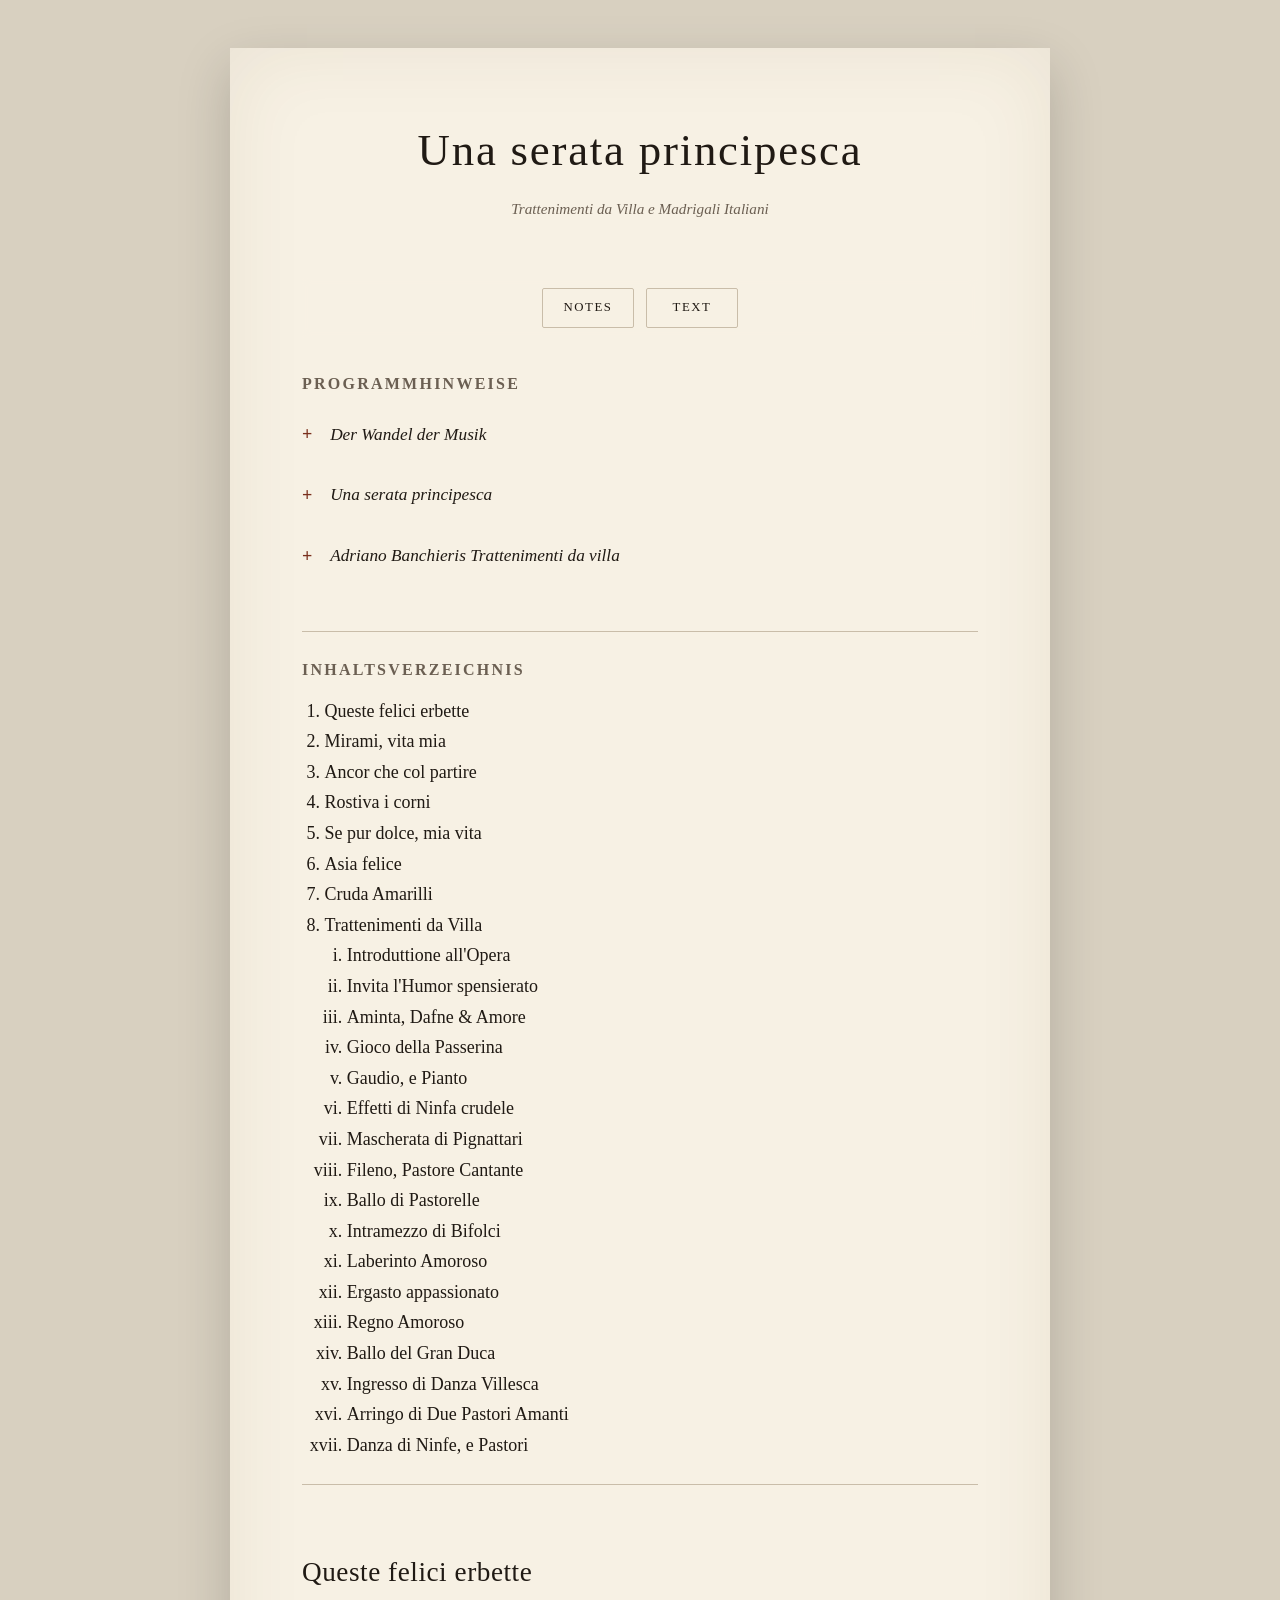
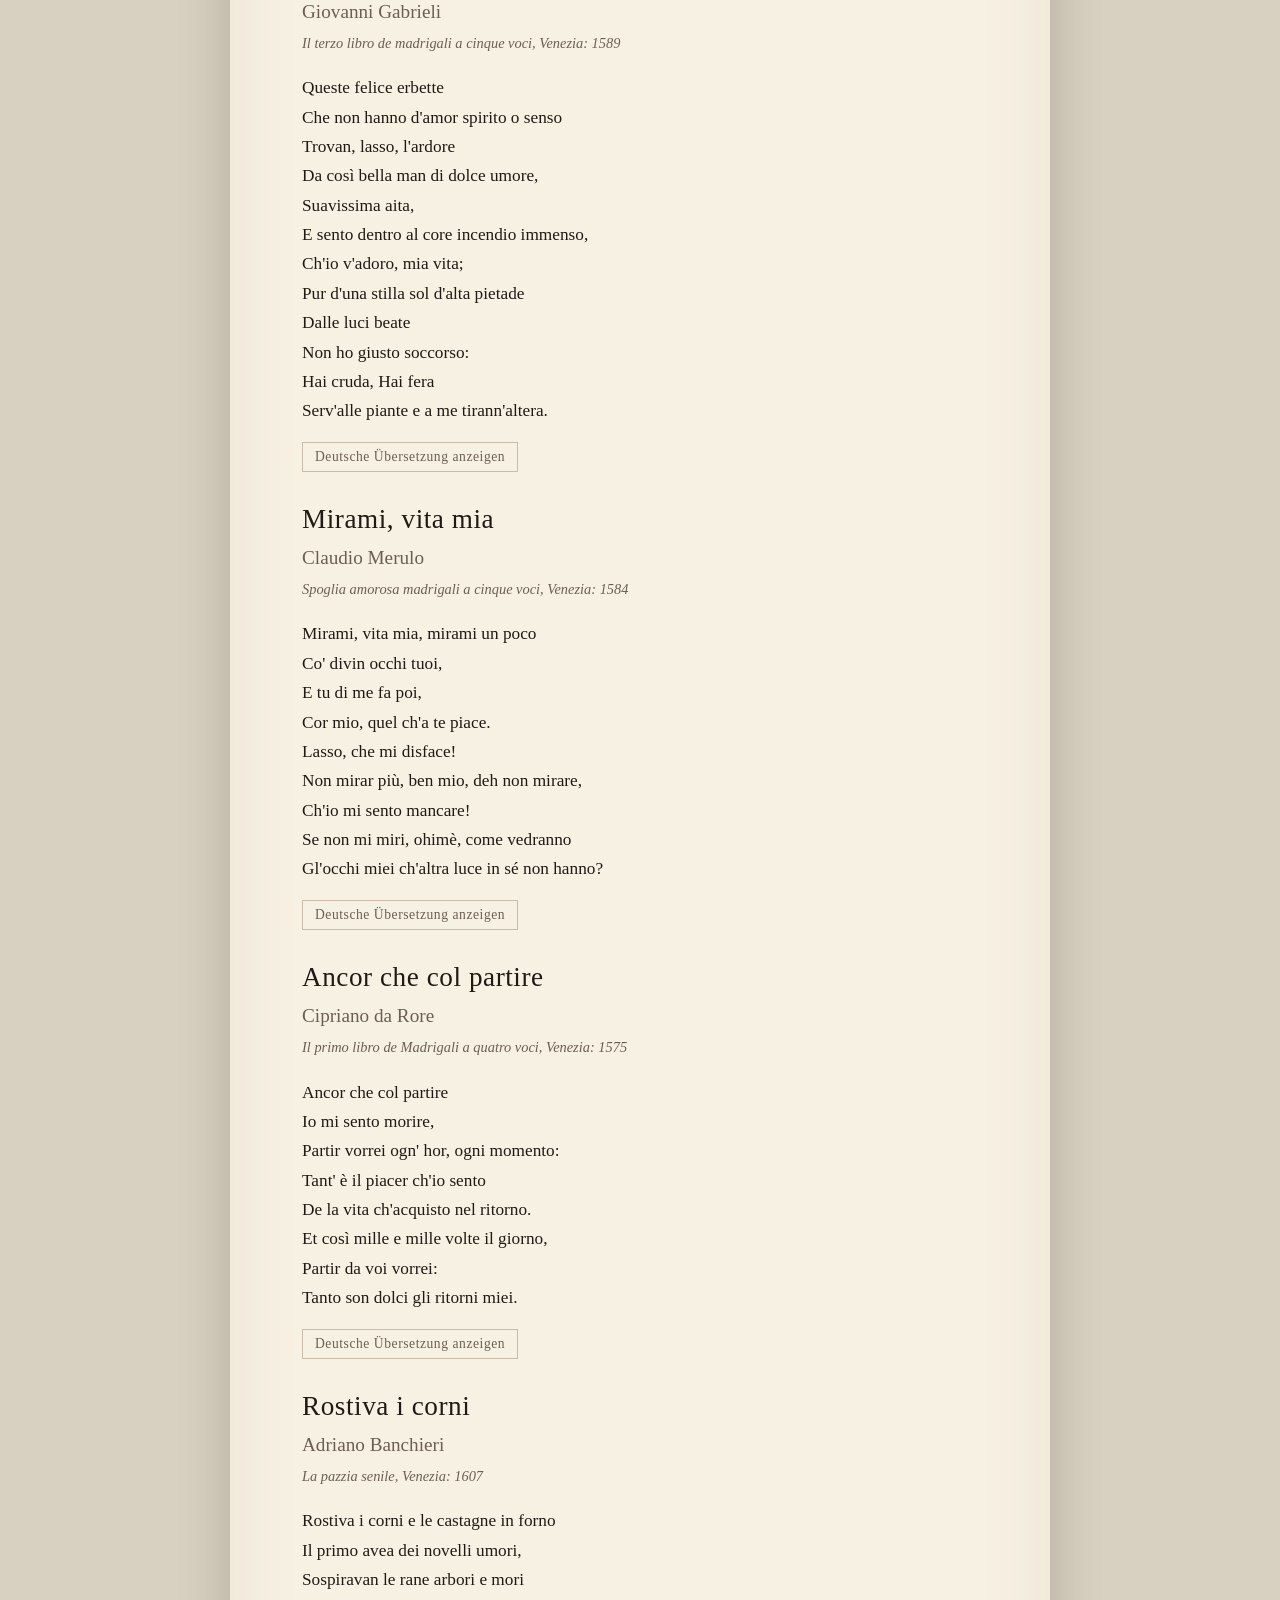
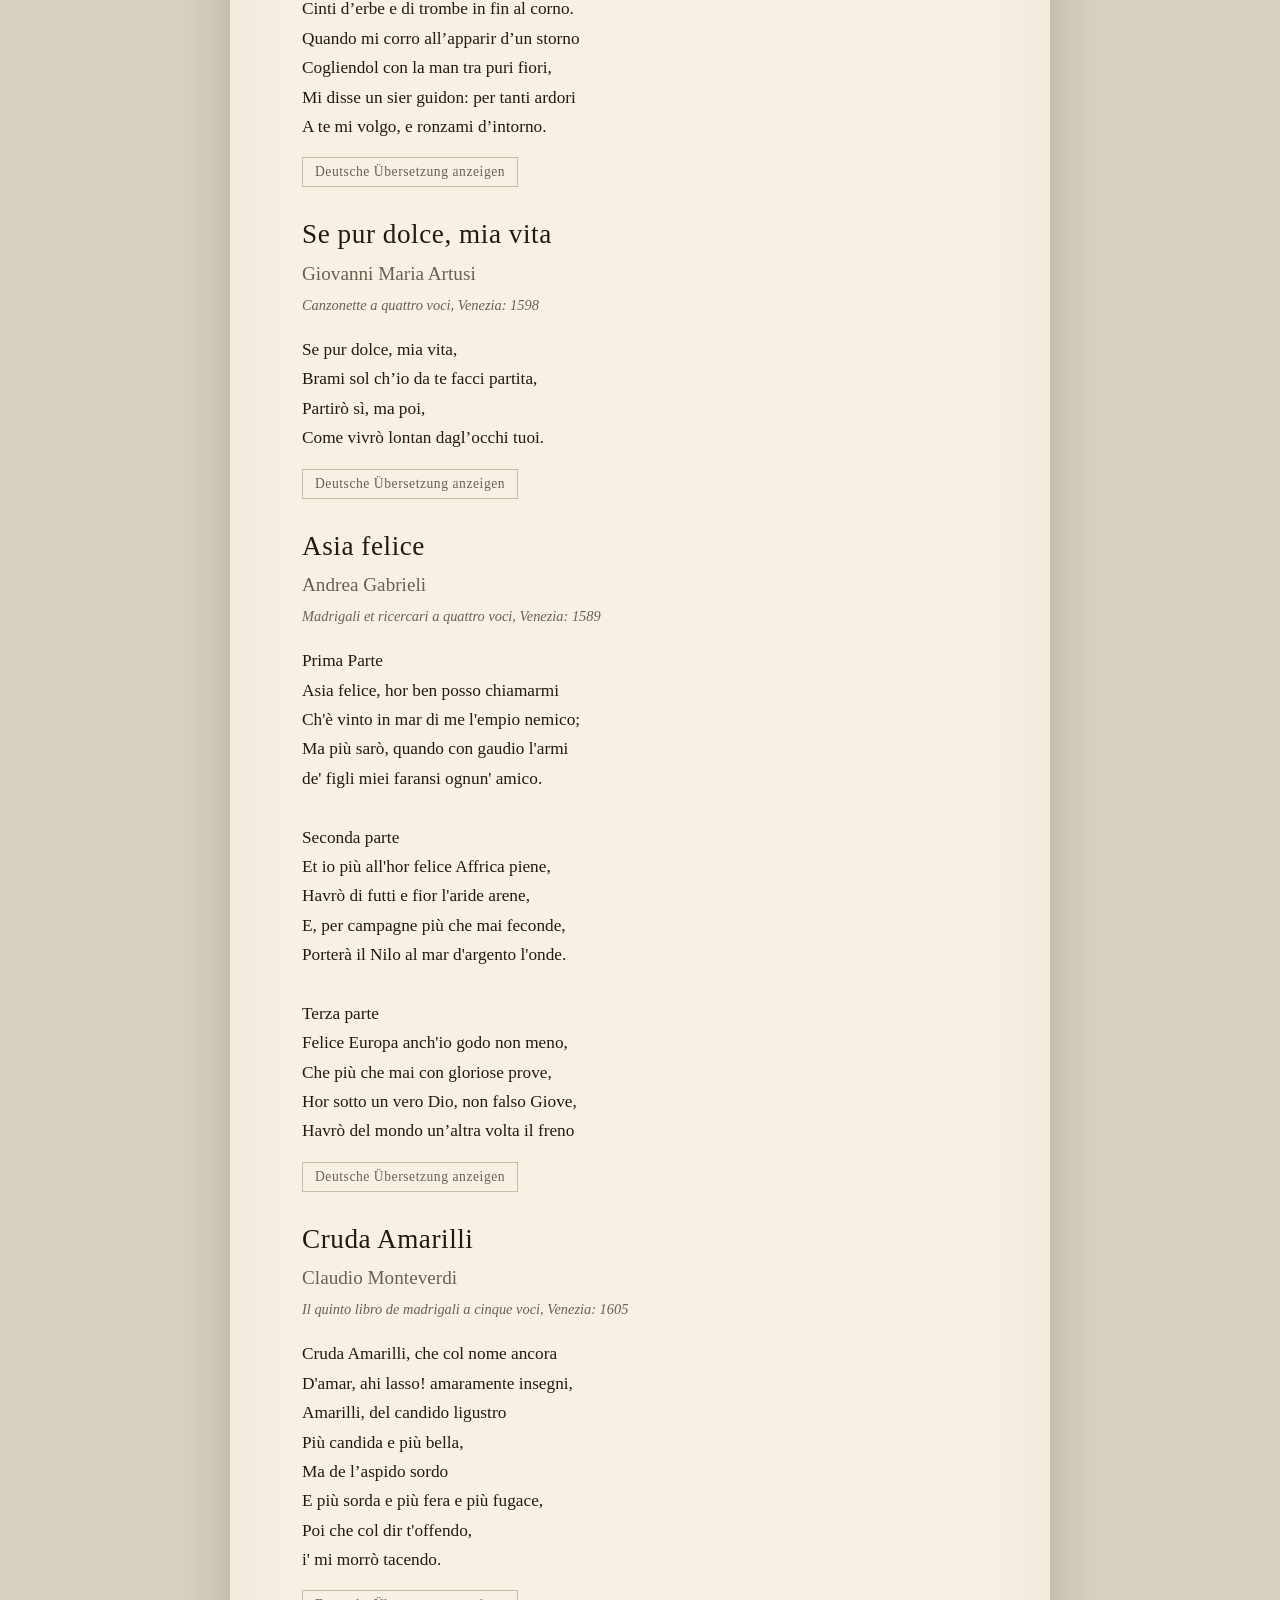
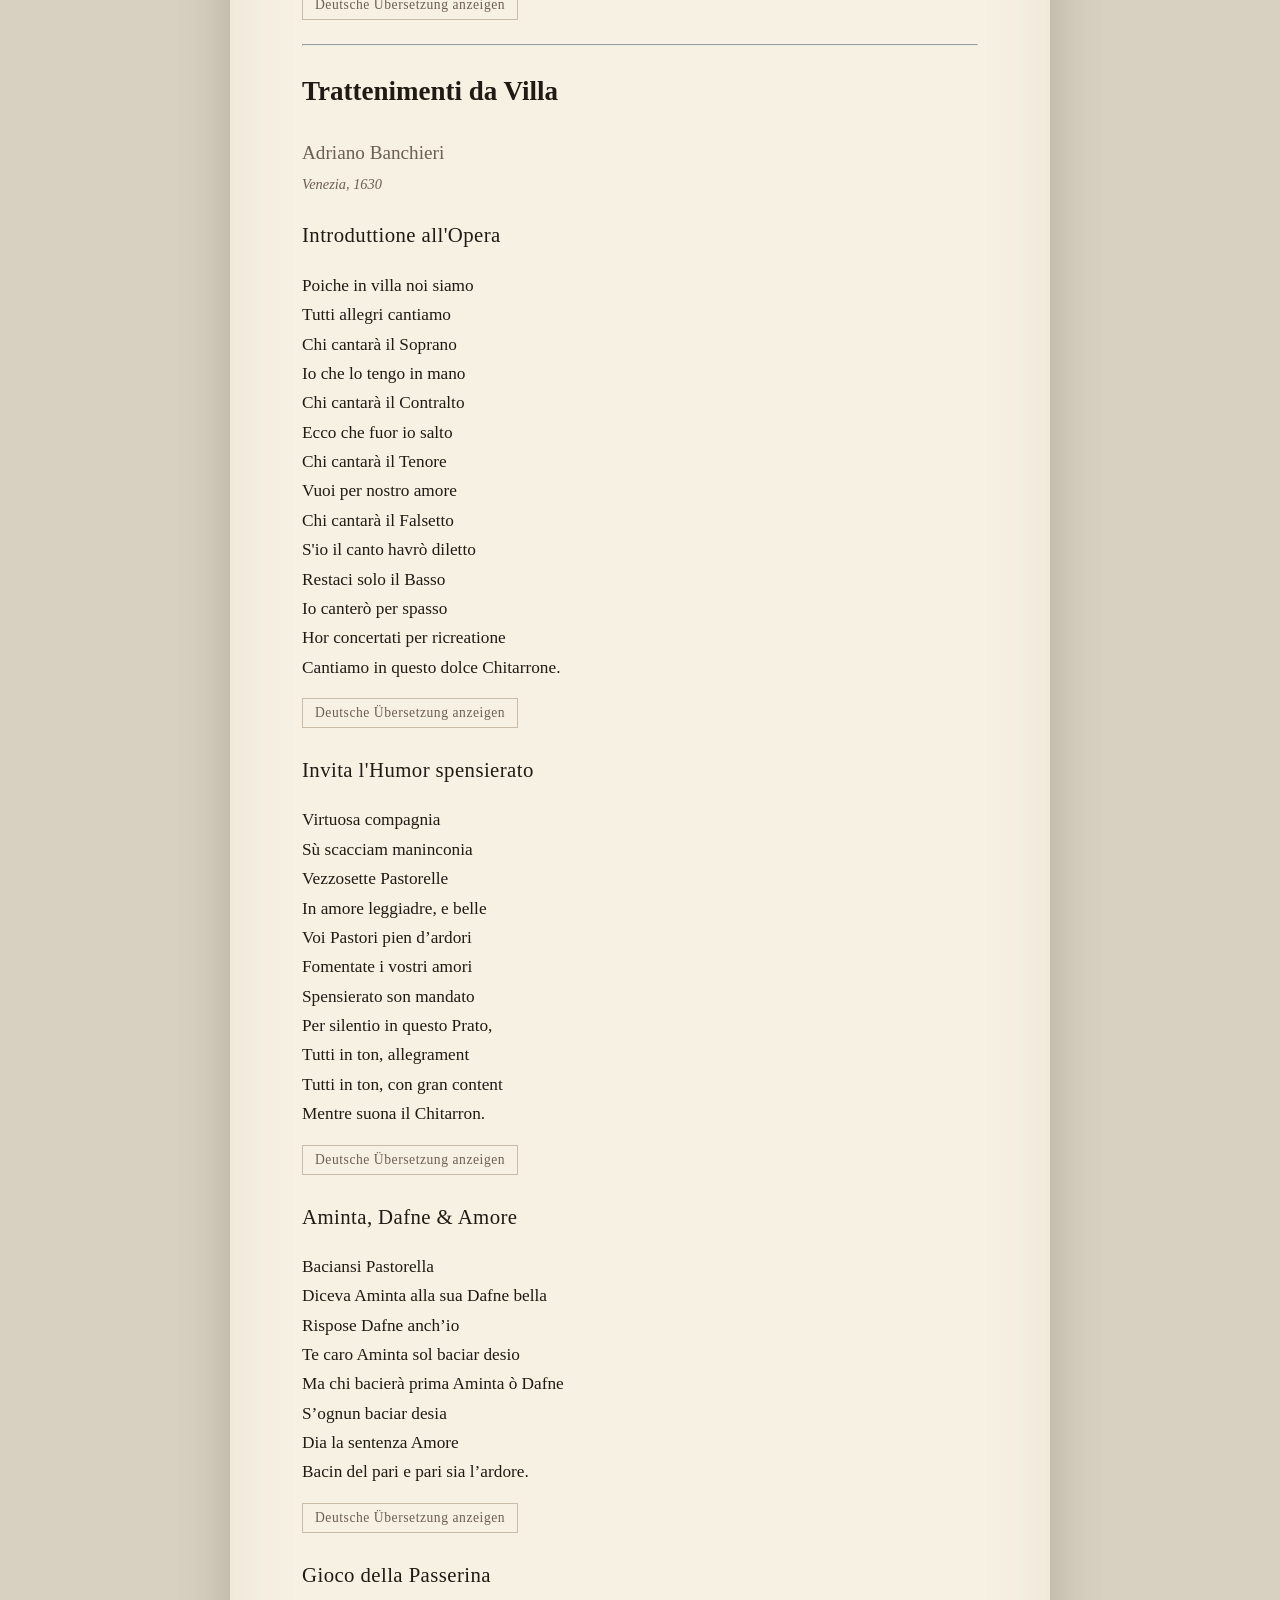
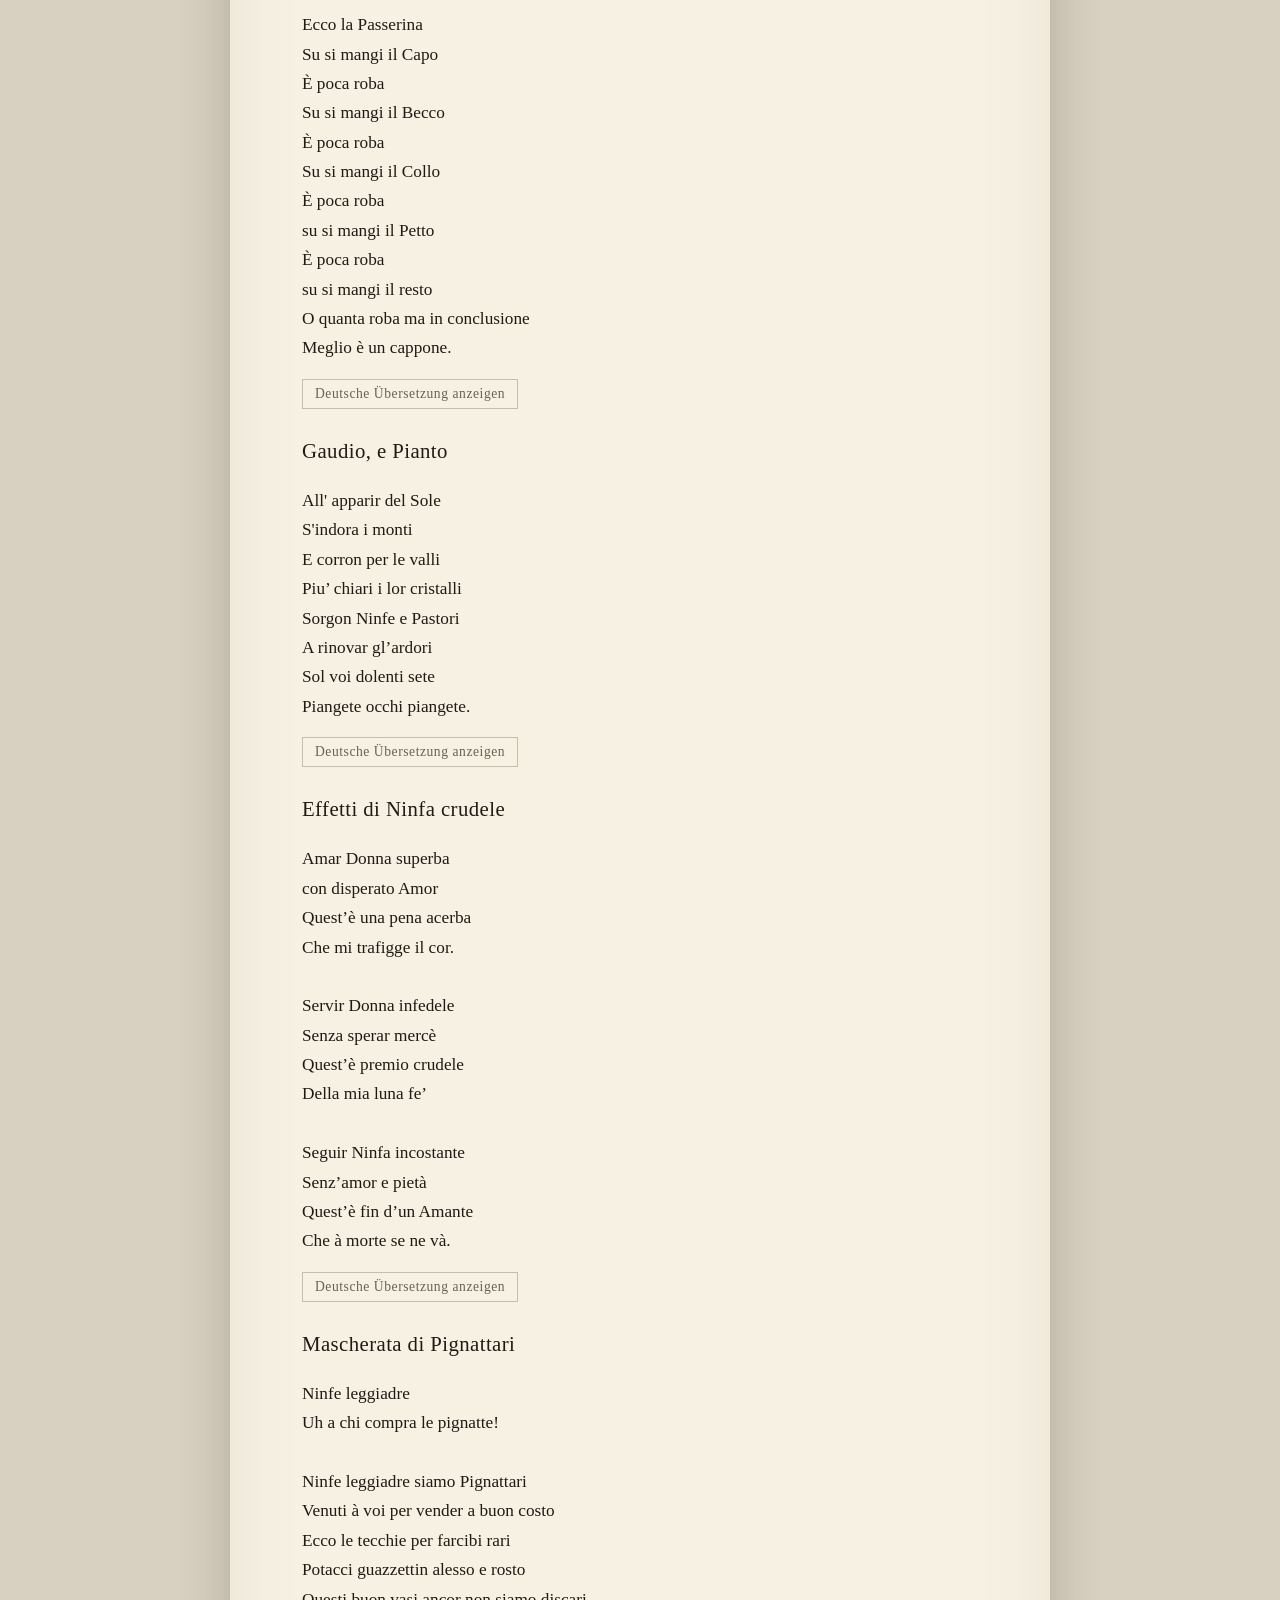
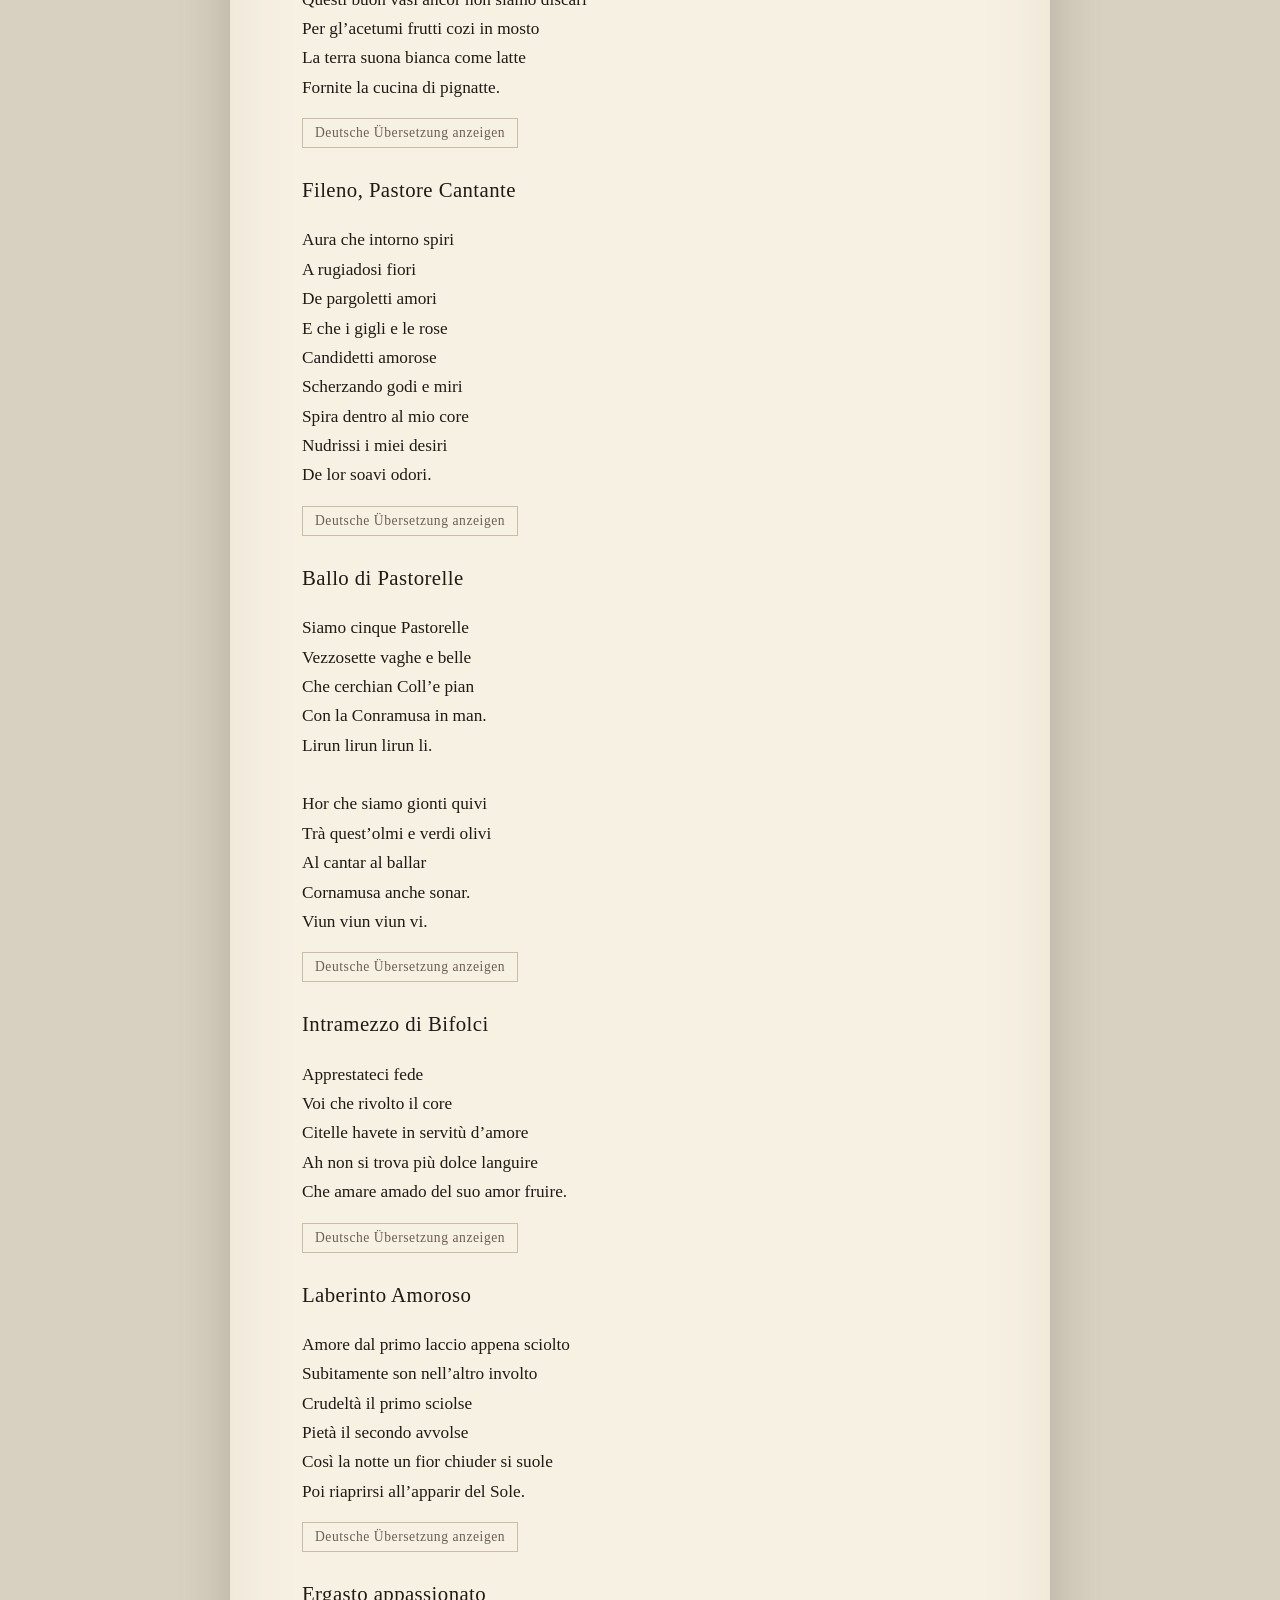
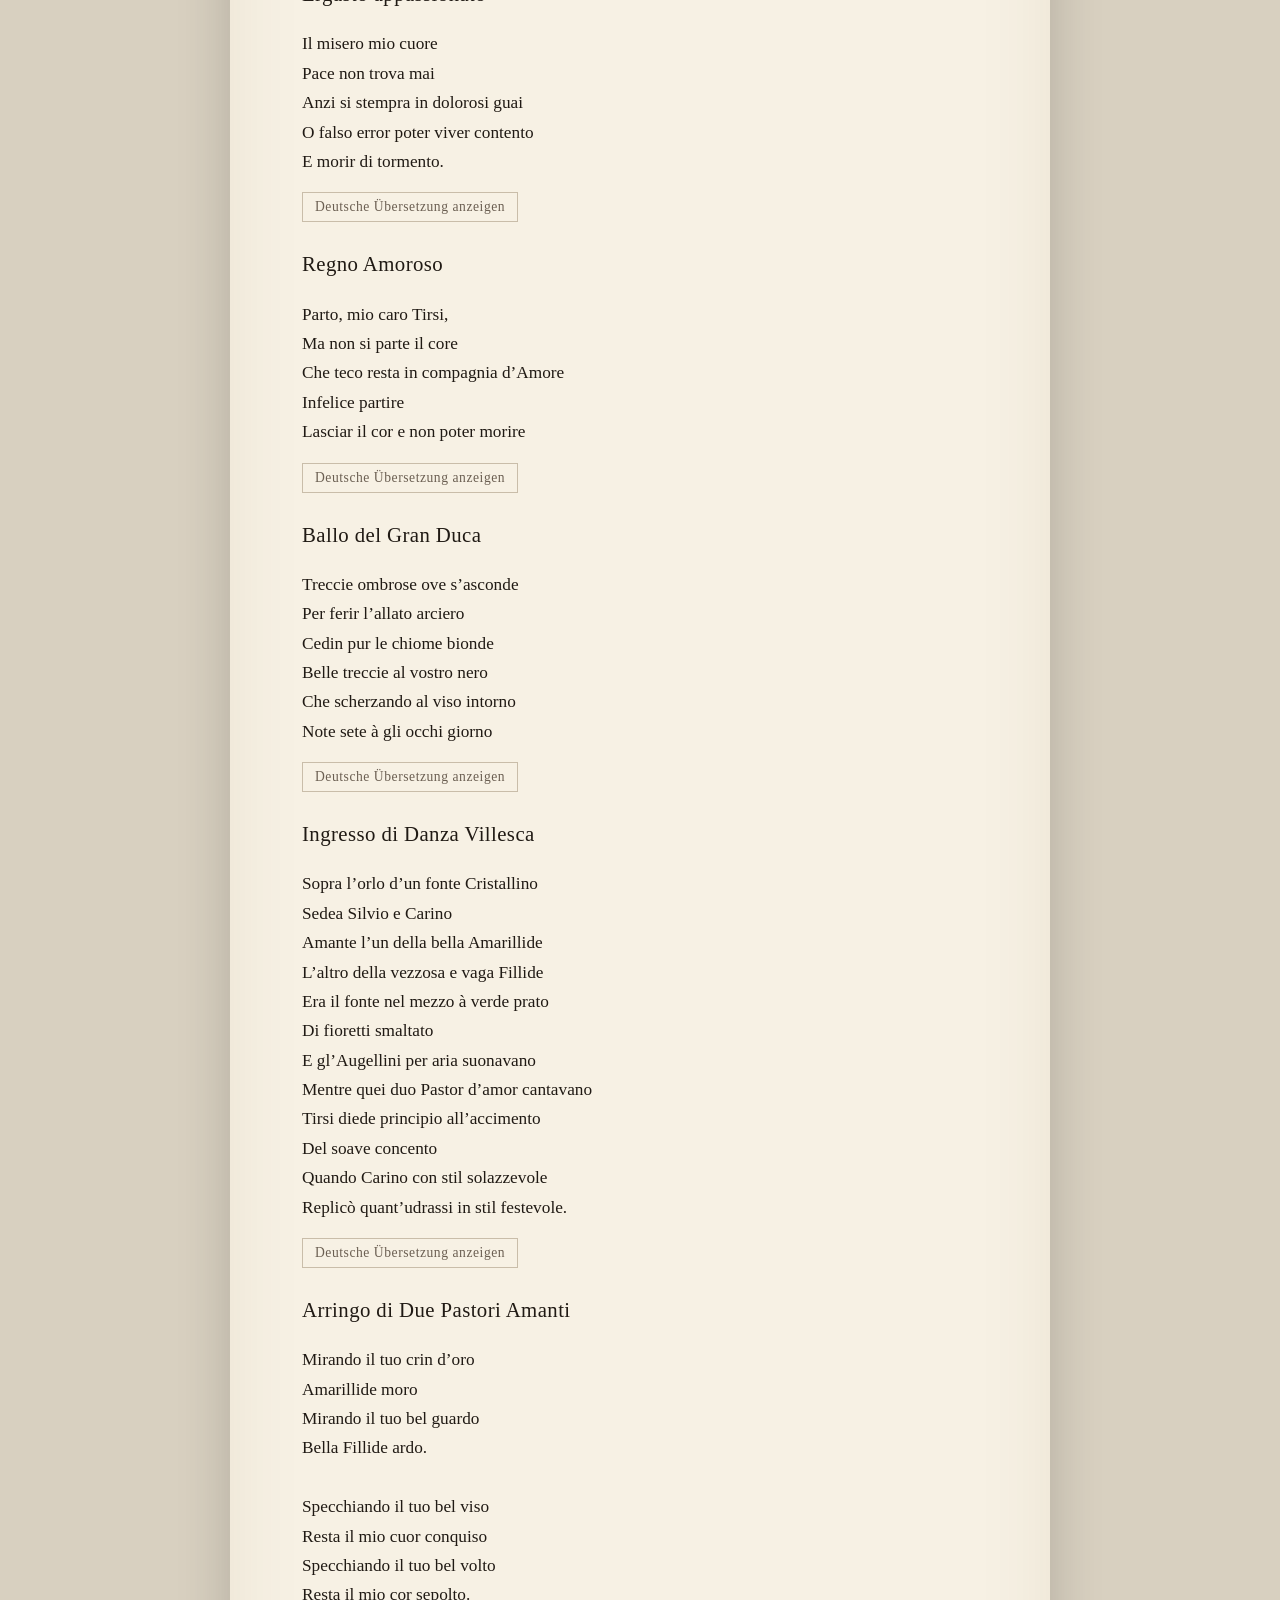
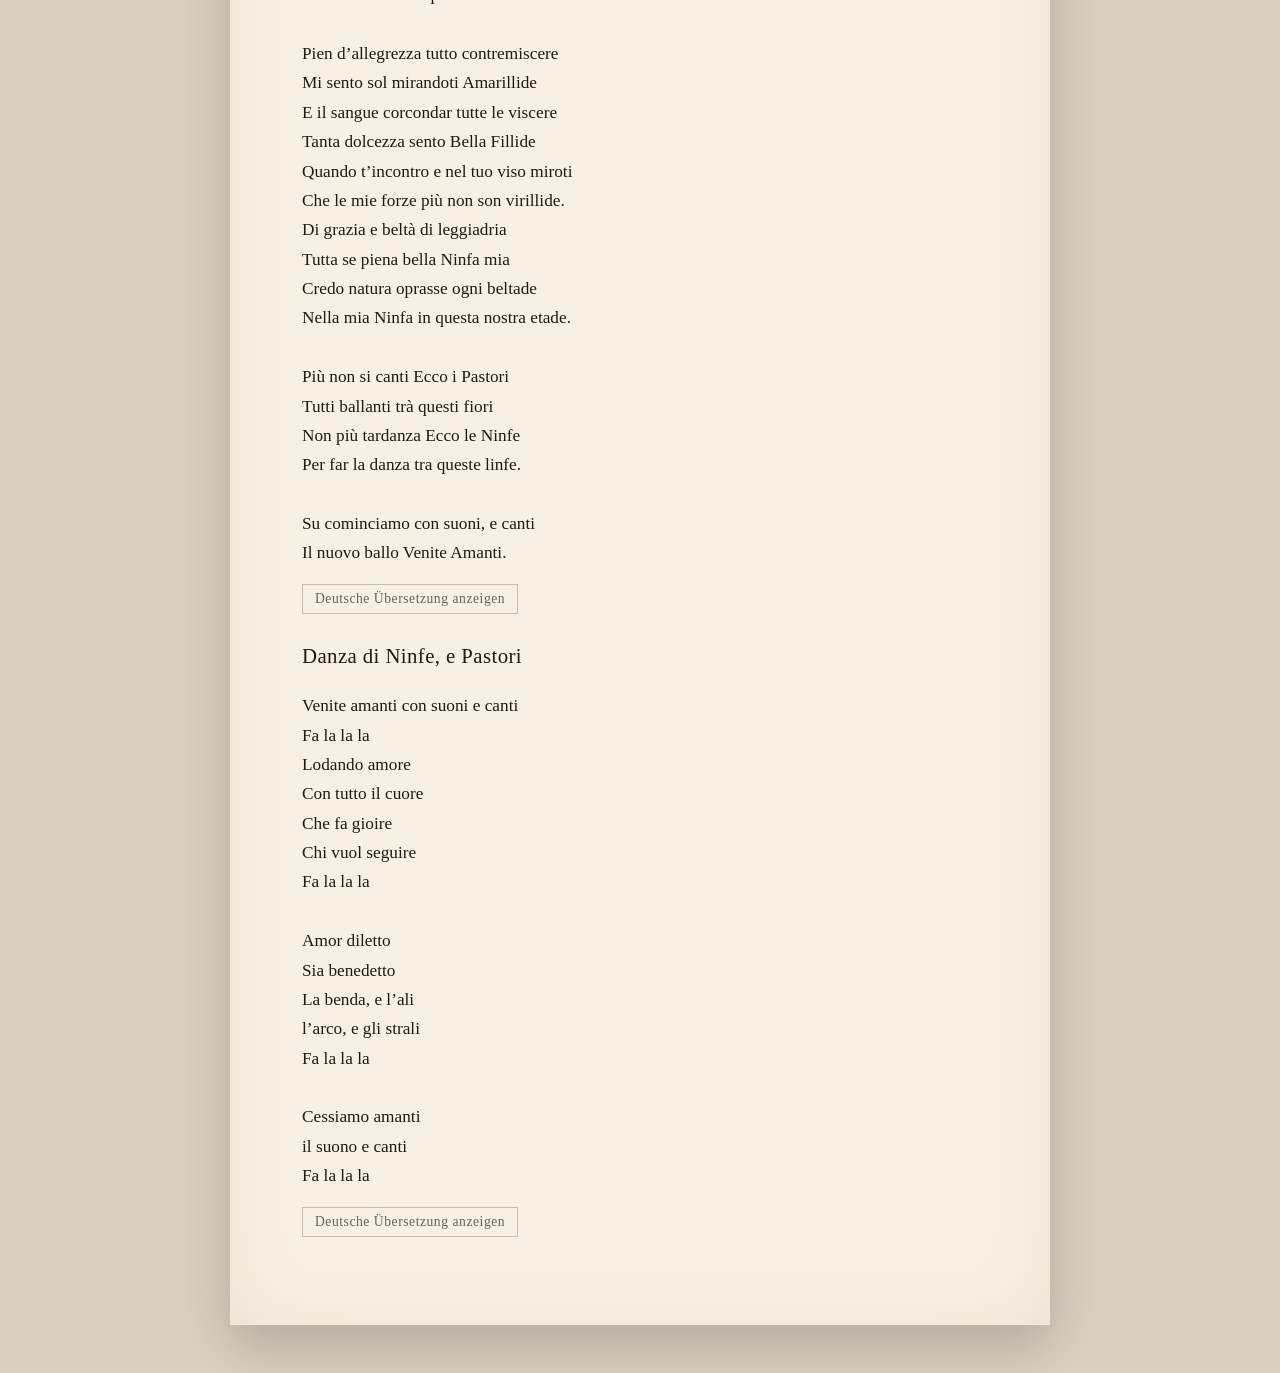
==== index.html @ c932fd18 "add texts" ====
<!doctype html>
<html lang="it">
<head>
  <meta charset="UTF-8" />
  <meta name="viewport" content="width=device-width, initial-scale=1.0" />
  <title>Una serata principesca</title>
  <link rel="stylesheet" href="style.css" />
</head>
<body>
  <main class="book">
    <header class="site-header">
      <h1>Una serata principesca</h1>
      <p>Trattenimenti da Villa e Madrigali Italiani</p>
    </header>

    <nav class="section-jump" aria-label="Section navigation">
      <a href="#notes">NOTES</a>
      <a href="#texts">TEXT</a>
    </nav>

    <section class="notes-section" id="notes">
      <h2>Programmhinweise</h2>
<section class="note-group" id="note-der-wandel-der-musik">
  <details class="note-block">
    <summary>Der Wandel der Musik</summary>
    <div class="note-block-body">
      <p>Um 1600 befand sich die italienische Musik in einem tiefgreifenden Wandel, der sowohl von religiösen als auch von humanistischen Kräften geprägt war. Die Gegenreformation hatte einen klareren und verständlicheren polyphonen Stil gefördert, wie er etwa bei Palestrina zu finden ist, bei dem die Verständlichkeit des Textes und die ausgewogene Satzweise im Mittelpunkt standen. Gleichzeitig legten die Strömungen des Renaissance-Humanismus zunehmend Wert auf Ausdruck, Rhetorik und die emotionale Wirkkraft der Kunst. Dieser doppelte Kontext veranlasste die Komponisten, die strengen Konventionen der Renaissance-Polyphonie in Frage zu stellen und neue Ansätze zu entwickeln, bei denen die Musik dem Sinn des Textes unmittelbar diente. In der Folge entstanden neue Gattungen und Stile, darunter die Monodie, die Praxis des Basso continuo und schliesslich die Oper, während traditionelle Formen wie das Madrigal sich zu grösserem dramatischen Ausdruck hin entwickelten. Komponisten wie Monteverdi und Banchieri stehen im Zentrum dieser Übergangszeit, in der etablierte Traditionen neben innovativen, stärker theatralischen musikalischen Sprachen bestehen.</p>
<p>In diesem Zusammenhang nimmt das italienische Madrigal eine zentrale Stellung ein –  sowohl als Höhepunkt der Renaissance-Polyphonie als auch als Träger der aufkommenden expressiven Ideale. Das Madrigal entstand zu Beginn des 16. Jahrhunderts als vornehme weltliche Gattung und war in der Regel für ein kleines Vokalensemble bestimmt, das poetische Texte vertonte, die oft Themen der Liebe und der Natur behandelten. Im Laufe des Jahrhunderts strebten die Komponisten zunehmend danach, die musikalische Struktur mit dem rhetorischen und emotionalen Gehalt des Textes in Einklang zu bringen. Sie entwickelten Techniken wie die anschauliche Wortmalerei, auffällige harmonische Wendungen und eine flexible rhythmische Behandlung. Gegen Ende des 16. Jahrhunderts erweiterten Komponisten wie Marenzio, Gesualdo und Monteverdi die Ausdrucksmöglichkeiten des Madrigals auf ein bis dahin ungekanntes Niveau, wobei sie die Grenzen des modalen Kontrapunkts bisweilen ausdehnten oder sogar sprengten. Auf diese Weise wurde das Madrigal zu einem Experimentierfeld, das direkt auf die stilistischen Neuerungen des Frühbarock vorauswies.</p>
<p>Zu den bedeutendsten Neuerungen dieser Zeit, die in ihrer expressiven Ästhetik eng mit dem Madrigal verbunden sind, gehört das Aufkommen der Monodie. Während in der polyphonen Musik mehrere Stimmen im Kontrapunkt miteinander agieren, wird in der <em>monodia accompagnata</em> eine einzige ausdrucksstarke Gesangslinie über einen begleitenden Bass gesetzt. Dieser Wandel schafft eine klare Hierarchie zwischen Melodie und Begleitung und ermöglicht eine grössere Verständlichkeit und emotionale Intensität des Textes.</p>
<p>Eng verbunden mit dieser Entwicklung ist die Einführung der Praxis des <em>basso continuo</em>. Bei der Aufführung älterer Madrigale musste ein Cembalist oder Lautenist, der die Sänger begleitete, sämtliche Einzelstimmen lesen und zu einer spielbaren Textur kombinieren, oft indem er sie im Kopf neu ordnete. Durch das Hinzufügen von Ziffern, die die Intervalle über dem Bass anzeigen, konnten die Ausführenden die Harmonien effizienter realisieren, was ein flexibles System schuf, das zur Grundlage der Barockmusik wurde.</p>
<p>Dieser Ansatz ermöglichte es, dass eine oder mehrere Gesangslinien sich frei über einem harmonischen Fundament entfalten konnten. In Verbindung mit der Entwicklung des Rezitativs führte dies zu einer engeren Anbindung der Musik an die Sprache und ebnete den Weg für eine unmittelbarere musikalische Darstellung dramatischer Handlungen, bei denen ein einzelner Sänger eine bestimmte Rolle übernehmen konnte, begleitet von Continuo-Instrumenten. Dennoch verdrängten diese Neuerungen die älteren Formen wie das Madrigal nicht vollständig. Vielmehr verwandelten sie sie. Das Madrigal, traditionell eine polyphone Vertonung weltlicher Dichtung mit gleichberechtigtem Zusammenspiel der Stimmen, wurde noch stärker zum Ort des Experimentierens. In Monteverdis neun Madrigalbüchern lässt sich ein allmählicher Wandel hin zur <em>seconda pratica</em> beobachten, mit verstärktem Einsatz des Basso continuo, freierer Dissonanzbehandlung und gesteigerter dramatischer Ausdruckskraft. Diese Entwicklung gipfelt in Formen, die oft als <em>madrigale drammatico</em> bezeichnet werden, in denen Dialog, Kontrast und lebendige musikalische Gesten bereits die Opernsprache vorwegnehmen.</p>
<p>Neben der Oper stellt das <em>madrigale drammatico</em>, wie es von Komponisten wie Banchieri, Vecchi, Torelli und Striggio gepflegt wurde, ein bedeutendes künstlerisches Phänomen dar. Es blühte in Zentren wie Venedig, Bologna und Modena und zielte darauf ab, Elemente der <em>commedia dell&#39;arte</em> in Musik zu übertragen. Diese Werke bestehen aus Folgen von Madrigalen, Villanellen, Mascheraten und anderen mehrstimmigen Stücken. Wie in der Oper konnte in ihnen nahezu jede Handlung dargestellt werden. Sie behandelten oft bukolische oder amouröse Themen oder griffen – direkt aus der <em>commedia dell&#39;arte</em> schöpfend – alltägliche Situationen auf, etwa Frauen, die sich zum Wäschewaschen versammeln, oder Reisende, die auf einem Boot singen, um sich die Zeit zu vertreiben. Andere Werke (wie die vorliegenden <em>trattenimenti da camera</em>) sind eher akademischen Charakters, ohne eine eigentliche Handlung, sondern stellen lediglich in Musik dar, wie eine fröhliche Gesellschaft von Freunden zusammenkommt, um Musik zu machen und sich zu vergnügen. Diese Werke greifen auf Standardfiguren und komische Situationen zurück, verbinden anspruchsvolle musikalische Satzweise mit Humor, Satire und lebendiger Charakterzeichnung und verwischen so die Grenze zwischen Konzert und Theater.</p>
<p>Das <em>madrigale drammatico</em> positionierte sich als Alternative zur Oper. Seine Befürworter kritisierten oft den neuen Stil, weil er die traditionelle kontrapunktische Strenge aufgebe. Diese Spannung zeigt sich beispielhaft in der Kontroverse zwischen Giovanni Maria Artusi und Claudio Monteverdi. Artusi verurteilte Monteverdis unkonventionellen Gebrauch von Dissonanzen als Verstoss gegen die etablierten Regeln, während Monteverdi eine neue Ästhetik verteidigte, in der solche Techniken expressiven Zielen dienten.</p>
<p>Banchieri jedoch erkannte den Wert dieser Neuerungen. Obwohl er in der Tradition verwurzelt war, integrierte er allmählich Elemente der Monodie und des Basso continuo in seine Werke. Seine Unterstützung Monteverdis, die sich in seiner Empfehlung an die Accademia dei Floridi im Jahr 1620 zeigt, zeugt von einer Offenheit gegenüber modernen expressiven Möglichkeiten und einer Distanzierung von konservativeren Positionen.</p>
    </div>
  </details>
</section>

<section class="note-group" id="note-una-serata-principesca">
  <details class="note-block">
    <summary>Una serata principesca</summary>
    <div class="note-block-body">
      <p>Wie mag die Klangwelt einer <em>serata</em> (Abend) in einem italienischen Palast um 1610 wohl geklungen haben? Dies ist der rote Faden dieses Programms, das Lieder und Polyphonie zwischen Renaissance und Barock erkundet.</p>
<p><em>Queste felici erbette</em> ist ein pastorales Madrigal von Giovanni Gabrieli. Das Stück entwirft eine idealisierte Naturszene, eine typische Umgebung für Madrigale. Gabrieli (um 1554–1612) war ein venezianischer Komponist und Organist, der am Markusdom wirkte und dort die Nachfolge seines Onkels Andrea Gabrieli antrat. Er ist vor allem für seine instrumentalen und geistlichen Vokalwerke bekannt, die die einzigartige Akustik von San Marco durch räumlich getrennte Ensembles ausnutzen und so reiche, antiphonale Effekte erzeugen. Von nicht geringerer Qualität sind seine zahlreichen Madrigale: In diesem Stück zeigt Gabrieli die typische Aufmerksamkeit, die Komponisten der Darstellung des Textgehalts in der Musik widmeten, verbunden mit einem dichten Imitationsgefüge zwischen den Gesangsstimmen.</p>
<p>Claudio Merulo (1533–1604) war ein bedeutender Komponist, Organist und Musikdrucker sowie Tastenvirtuose der Spätrenaissance aus der Generation unmittelbar vor Frescobaldi. Obwohl er vor allem für seine innovative Tastenmusik bekannt ist, komponierte Merulo auch Vokalwerke, die die Klarheit und Ausgewogenheit der <em>prima pratica</em> widerspiegeln. <em>Mirami, vita mia</em> ist ein hervorragendes Beispiel für das italienische Madrigal der Spätrenaissance. Im Gegensatz zu Gabrieli ist die Musik weniger imitativ und folgt stärker dem Ausdruck des Textes durch den Einsatz von <em>madrigalismi</em>. So hält die Musik beispielsweise auf das Wort „lasso” (in diesem Zusammenhang: unglücklich und erschöpft) inne, während nur der erste Canto dieses Wort wie einen Schmerzensruf deklamiert. Ebenso verharrt die Musik bei „mi sento mancare” (denn ich fühle, wie ich schwinde) in einer Art Stillstand, um den Gedanken des Ohnmächtigwerdens darzustellen.</p>
<p>Cipriano de Rore (um 1515–1565) war einer der einflussreichsten Madrigalkomponisten der Mitte des 16. Jahrhunderts sowie eine zentrale Figur in der Entwicklung der expressiven Polyphonie der Renaissance. Er wurde in Flandern geboren, arbeitete aber in Italien, wo er am Este-Hof in Ferrara tätig war. Dort pflegte er einen äusserst verfeinerten und textsensiblen Musikstil. <em>Ancor che col partire</em> ist möglicherweise das berühmteste und gefeiertste Madrigal des Jahrhunderts und inspirierte viele andere Komponisten zu eigenen Variationen. Der Text greift ein weiteres beliebtes Thema auf: die bittersüsse Natur des Abschieds in der Liebe. Die Vertonung ist etwas zurückhaltender, die Melodie steht im Vordergrund und der Text ist frei in die Musik gesetzt, ohne die theatralischen Effekte, die Komponisten einer späteren Generation so sehr anstrebten.</p>
<p>Bei der Kunst der d<em>iminutioni</em> wird ein „langer“ Ton in kleinere Untertöne unterteilt. Mit anderen Worten sind Diminutionen virtuose Verzierungen, die auf bestehende Melodien angewendet werden. Diese Praxis ist eines der wichtigsten und herausragendsten Merkmale der italienischen Musik dieses Jahrhunderts. Zwar wurden Diminutionen oft improvisiert und die Ausführenden waren stolz darauf, dies zu können, doch aus dieser Zeit sind zahlreiche Traktate und Beispiele erhalten. Es war nicht ungewöhnlich, dass ein Komponist Diminutionen über ein berühmtes Werk eines anderen Komponisten veröffentlichte, wie bei den von Giovanni Bassanos (1561–1617) Diminutionen über Cipriano de Rores Madrigal <em>Ancor che col partire</em>. Das ursprünglich für vier Stimmen komponierte Stück wird hier von nur einem Sänger ausgeführt, während die anderen Stimmen auf die Instrumente übertragen werden. Es handelt sich um ein Beispiel für die unmittelbare Verbindung zwischen <em>prima pratica</em> und Basso continuo und stellt somit einen Vorläufer der <em>monodia accompagnata</em> dar.</p>
<p>Adriano Banchieri (1568–1634) war ein olivetanischer Mönch, Komponist und Organist aus Bologna. Er ist bekannt für seine theoretischen Werke, insbesondere für seine Schriften zur Kunst des Orgelspiels, aber auch für seine zahlreichen Madrigale, dramatischen Komödien und humorvollen Stücke im Allgemeinen. <em>Rostiva i corni</em> entsteht im Vorfeld der <em>Trattenimenti da villa</em> und steht im gleichen komödiantischen Stil. Das Stück basiert auf dem äusserst berühmten Madrigal <em>Vestiva i colli</em> (1566) von G. P. da Palestrina. Die bukolische Natur des ursprünglichen Textanfangs „Vestiva i colli e le campagne intorno” (Der Frühling hat die Hügel und Felder ringsum mit Grün bekleidet) wird in eine groteske Karikatur verwandelt: „Rostiva i corni e le castagne in forno” (Sie röstete Quitten und Kastanien im Ofen) – eine lebendige, spassige Anspielung auf die „Ernsthaftigkeit” eines Grossteils der italienischen Madrigalproduktion.</p>
<p>Giovanni Maria Artusi (um 1540–1613) war ein bolognesischer Komponist, der vor allem für seine Verteidigung des traditionellen Kompositionsstils der Renaissance bekannt ist. Als Schüler von Gioseffo Zarlino vertrat er die Grundsätze der <em>prima pratica</em> und betonte die traditionelle Behandlung von Dissonanzen. Besondere Bekanntheit erlangte er durch seine Kritik an den ausdrucksstärkeren, neueren Stilen, insbesondere durch seine Angriffe auf Monteverdi und dessen Madrigal <em>Cruda Amarilli</em>, das später im Programm folgen wird. In seinem Stück <em>Se pur dolce</em> zeigt Artusi seine Zurückhaltung und Verbundenheit mit der Tradition: Es verwendet keinen dichten oder komplexen Kontrapunkt und die Musik verläuft nahezu homorhythmisch. Zwar handelt es sich keineswegs um ein experimentelles Stück und es weist nicht die gleiche Detailtiefe in der Beziehung zwischen Text und Musik auf wie die Werke von Merulo oder de Rore, doch liegt das Interesse an diesem Stück in der Abfolge der Harmonien, die der Spannung innerhalb der Worte folgt.</p>
<p>Wir haben bereits den venezianischen Organist und Komponist Andrea Gabrieli (um 1532–1585) erwähnt. Seine <em>Asia felice</em>, <em>Et io più all&#39;hor felice Africa</em> und das dazugehörige Stück <em>Europa</em> bilden ein bemerkenswertes Triptychon, das mit ziemlicher Sicherheit für die öffentlichen Feierlichkeiten nach der Schlacht von Lepanto (1571) komponiert wurde. In der Tradition der humanistischen allegorischen Festkultur personifiziert jedes Madrigal einen Kontinent, der in der ersten Person spricht – glücklich, befreit, dankbar –, und Venedig wusste diese meisterhaft in ein spektakuläres bürgerliches Theater zu verwandeln. Was diese Sammlung besonders macht, ist, dass Gabrieli die drei Stücke nicht nur im Text, sondern auch im Klang voneinander unterscheidet. Jedes Stück hat eine andere Schlüssel-Kombination und Mensur, sodass Asien, Afrika und Europa jeweils eigene Klangwelten bewohnen: unterschiedliche Register, unterschiedliche rhythmische Charaktere, unterschiedliche Pulse. Stilistisch handelt es sich um öffentliche, deklamatorische Werke: Die Satzweise ist überwiegend homophon, die Harmonik kühn diatonisch, die rhythmische Energie nach aussen gerichtet und festlich. Sie gehören nicht zur intimen Welt des Petrarca-Madrigals, sondern zur freien Luft der venezianischen Plätze.</p>
<p>Dem gesungenen Madrigal steht eine Toccata von Frescobaldi gegenüber. In seinen Toccaten versuchte er, die Ausdruckskraft und Emotion der <em>madrigali moderni</em> nachzuahmen. Eine Toccata kann demnach als ausdrucksstarkes Stück betrachtet werden, das eine Geschichte ohne Worte erzählt. Frescobaldi gibt verschiedene Aufführungshinweise, von denen einige für die damalige Zeit wirklich bahnbrechend sind. So empfahl er beispielsweise, diese Stücke nicht streng im Tempo zu spielen – eine Idee, die ein Jahrhundert später im französischen Prélude non mesuré weitergeführt wurde. Diese höchst komplexen und erfinderischen Stücke nehmen im Tastenrepertoire der Zeit einen einzigartigen Platz ein, da sie weder geistliche Musik (zum Beispiel Orgelmusik für die Messe) noch Begleitmusik für Vokal- oder Instrumentalstücke sind. Frescobaldi zeigt ein hohes Mass an Erfindungsreichtum beim Entwurf seiner musikalischen Welt mit virtuosen Diminutions-Passagen, die plötzlich mit einem zurückhaltenderen Canzona-Abschnitt kontrastieren.</p>
<p>Der erste Teil dieses Programms gipfelt in Claudio Monteverdis <em>Cruda Amarilli</em> aus seinem fünften Madrigalbuch von 1605. Nun stellt sich die Frage: Hatte Artusi recht? Dieses Madrigal wurde aufgrund seines kühnen Einsatzes von Dissonanzen und seiner Abweichung von den traditionellen kontrapunktischen Normen zum Ziel von Artusis Kritik. Insbesondere treten harte Dissonanzen plötzlich und unvorbereitet auf – ein unglaublicher Durchbruch für die Musik jener Zeit. Doch genau darin bestand der Kern von Monteverdis Ästhetik in seiner <em>seconda pratica</em>: Die Musik sollte frei sein, der Emotion des Textes zu folgen und nicht umgekehrt. Die Härte menschlicher Emotionen sollte demnach in der Musik vollständig dargestellt werden.</p>
<p>Aber hatte Artusi recht? Er hatte das Stück zweifellos als Manuskript gehört – es zirkulierte jahrelang vor seiner Veröffentlichung – und griff es in seinem Werk <em>L&#39;Artusi, overo Delle imperfettioni della moderna musica</em> (1600) an, ohne den Komponisten zu nennen. Er wies auf bestimmte Verwendungen von Dissonanzen hin, die von keiner Regel des Kontrapunkts sanktioniert werden können. In Artusis Ohren war dies keine Kühnheit, sondern Unvermögen, das sich als Neuerung tarnt.</p>
<p>Monteverdis Bruder Giulio Cesare betrat die Szene und antwortete in seinem Namen: Es gebe nicht eine, sondern zwei Praktiken, schrieb er: die <em>prima pratica</em>, bei der die Regeln des Kontrapunkts gelten und die Musik den Text formt, und die <em>seconda pratica</em>, bei der die Hierarchie umgekehrt ist und der Text die Musik regiert. Wenn das Gedicht Härte verlange, müsse die Musik hart sein. Wenn die Emotion roh und ungelöst sei, dann müsse es auch der Klang sein.</p>
<p>Ist <em>Cruda Amarilli</em> ein Beweis? Der Text stammt aus Battista Guarinis <em>Il pastor fido</em> und die ersten Worte sagen bereits alles: „Cruda Amarilli, che col nome ancora, d&#39;amar, ahi lasso, amaramente insegni” (Grausame Amarilli, die schon mit Namen mich Liebe lehrt - ach weh - auf grause Weise). Der Name Amarilli enthält die Wörter „amar” (lieben) und „amaro” (bitter): Das Gedicht basiert auf diesem Wortspiel, auf der Wunde, die im Namen der Geliebten verborgen liegt. Monteverdi antwortet mit einer Vertonung, in der die erste bedeutende Dissonanz auf das Wort „cruda” (grausam) fällt. Sie wird nicht vorbereitet, wie es im traditionellen Kontrapunkt bei Dissonanzen üblich gewesen wäre. Für einen Hörer jener (unserer?) Zeit muss das schockierend gewesen sein. Doch genau darin besteht die Ästhetik von Monteverdis radikaler Neuer Kunst. Die <em>seconda pratica</em> gibt das handwerkliche Können nicht auf, sondern lenkt es vollständig auf die psychologische Wahrheit um! Die Dissonanzen hier sind keine Fehler. Sie stellen Schmerz, Bitterkeit und Hilflosigkeit gegenüber dem blossen Namen der Geliebten dar. Und sie schmerzen.</p>
<p>Hatte Artusi also recht? Wenn man die strengen Massstäbe, an die er gewöhnt war, buchstabengetreu anwendet, dann wohl ja. Aber er stellte wahrscheinlich die falsche Frage, indem er eine neue Sprache an dem Grammatiksystem einer alten mass. Monteverdi brach nicht mit dem Kontrapunkt – er schritt hinaus aus ihm, in etwas, das schliesslich zum Barock werden sollte: in eine Welt, in der Affekt, Drama und die nackte Entblössung menschlicher Empfindung Vorrang vor formaler Vollkommenheit haben. <em>Cruda Amarilli</em> steht genau an dieser Schwelle: mit einem Fuss in der Renaissance, mit dem anderen in dem, was danach kommt. Vielleicht beweist es einfach das.</p>
    </div>
  </details>
</section>

<section class="note-group" id="note-adriano-banchieris-trattenimenti-da-villa">
  <details class="note-block">
    <summary>Adriano Banchieris Trattenimenti da villa</summary>
    <div class="note-block-body">
      <p>Banchieri erklärte, dass der Zweck seiner Komödien „zu keinem anderen Zweck [diene], als einige Stunden der Musse zu verbringen“. Die Handlung in den Trattenimenti ist in gewisser Weise autoreferenziell, da sie eine Gruppe junger Leute beschreibt, die sich durch Musik und Vergnügen amüsieren. Es handelt sich um ein herausragendes Beispiel des <em>madrigale drammatico accademico</em>, bei dem es nicht unbedingt eine zusammenhängende Geschichte gibt, sondern eine Abfolge von Szenen. Dieses Format hatte Banchieri bereits zuvor erkundet, zum Beispiel in seiner <em>Barca di Venetia per Padova</em> (1605), in der eine Gruppe von Menschen auf einem Burchiello-Boot den Fluss Brenta befährt und sich die Zeit mit Vergnügen und Musizieren vertreibt.</p>
<p>Die Themen der Lieder spiegeln das Leben der jungen Leute wider, über die sie erzählen: Festgelage, Liebe und Essen, mitunter mit erotischen Anklängen. Dichter Humor und Satire des Alltags sind präsent und zeichnen das Bild einer fröhlichen Gesellschaft mit Tanz und Spielen.</p>
<p>Die Trattenimenti sind Banchieris letzte bekannte Veröffentlichung aus dem Jahr 1630. Musikalisch verarbeiten mehrere Stücke Material aus dem <em>Zabaione musicale</em> (1604), das für die moderne Praxis aktualisiert wurde. So wurde beispielsweise der Basso continuo hinzugefügt, der in der früheren Fassung noch nicht vorhanden war. Banchieri scheut nun gelegentlich nicht vor einer Arie oder einem Duett in der <em>seconda pratica</em> zurück und wechselt sie mit traditionelleren polyphonen Canzonetten ab. Oft werden die Stile der Canzonetta und des Madrigals vermischt, um komische Effekte zu erzielen, indem zum Beispiel ernste Musik auf einen nicht ganz so ernsten Text gesetzt wird.</p>
    </div>
  </details>
</section>
</section>

<section id="texts" class="texts-section">
  <nav class="index">
    <h2>Inhaltsverzeichnis</h2>
    <ol>
<li><a href="#poem-gabrieli">Queste felici erbette</a></li>
<li><a href="#poem-merulo">Mirami, vita mia</a></li>
<li><a href="#poem-rore">Ancor che col partire</a></li>
<li><a href="#poem-banchieri">Rostiva i corni</a></li>
<li><a href="#poem-artusi">Se pur dolce, mia vita</a></li>
<li><a href="#poem-asia">Asia felice</a></li>
<li><a href="#poem-cruda">Cruda Amarilli</a></li>
<li>
  Trattenimenti da Villa
  <ol>
<li><a href="#poem-01-introduzione">Introduttione all&#39;Opera</a></li>
<li><a href="#poem-02-invita">Invita l&#39;Humor spensierato</a></li>
<li><a href="#poem-03-aminta">Aminta, Dafne &amp; Amore</a></li>
<li><a href="#poem-04-passerina">Gioco della Passerina</a></li>
<li><a href="#poem-05-gaudio">Gaudio, e Pianto</a></li>
<li><a href="#poem-06-effetti">Effetti di Ninfa crudele</a></li>
<li><a href="#poem-07-mascherata">Mascherata di Pignattari</a></li>
<li><a href="#poem-08-fileno">Fileno, Pastore Cantante</a></li>
<li><a href="#poem-09-ballo">Ballo di Pastorelle</a></li>
<li><a href="#poem-10-intermezzo">Intramezzo di Bifolci</a></li>
<li><a href="#poem-11-labirinto">Laberinto Amoroso</a></li>
<li><a href="#poem-12-appassionato">Ergasto appassionato</a></li>
<li><a href="#poem-13-regno">Regno Amoroso</a></li>
<li><a href="#poem-14-granduca">Ballo del Gran Duca</a></li>
<li><a href="#poem-15-ingresso">Ingresso di Danza Villesca</a></li>
<li><a href="#poem-16-arringo">Arringo di Due Pastori Amanti</a></li>
<li><a href="#poem-17-danza">Danza di Ninfe, e Pastori</a></li>
  </ol>
</li>
  </ol>
</nav>

    <article class="poem" id="poem-gabrieli">
      <h2>Queste felici erbette</h2>

        <div class="poem-author">
          Giovanni Gabrieli
        </div>

        <div class="poem-book">
          Il terzo libro de madrigali a cinque voci, Venezia: 1589
        </div>

      <div class="text original">
        <p>
Queste felice erbette<br />
Che non hanno d'amor spirito o senso<br />
Trovan, lasso, l'ardore<br />
Da così bella man di dolce umore,<br />
Suavissima aita,<br />
E sento dentro al core incendio immenso,<br />
Ch'io v'adoro, mia vita;<br />
Pur d'una stilla sol d'alta pietade<br />
Dalle luci beate<br />
Non ho giusto soccorso:<br />
Hai cruda, Hai fera<br />
Serv'alle piante e a me tirann'altera.
        </p>
      </div>

      <button class="toggle-translation" type="button">
        Deutsche Übersetzung anzeigen
      </button>

      <div class="text translation" hidden>
        <p>
Dies glückliche Grün,<br />
Das weder Geist noch Liebesseligkeit kennt,<br />
Findet, ach, die Glut<br />
Von so schöner Hand mit süssem Tau,<br />
Allersüssesten Trost.<br />
Doch ich fühle in meinem Herzen unermessliche Flammen,<br />
Daß ich dich anbete, mein Leben;<br />
Nur einen einzigen Tropfen hohen Erbarmens<br />
Aus deinen seligen Augen<br />
Empfang ich nicht als gerechten Lohn:<br />
Grausam bist du, wild,<br />
Dienerin den Plflanzen und mir gegenüber tyrannisch und stolz.
        </p>
      </div>
    </article>

    <article class="poem" id="poem-merulo">
      <h2>Mirami, vita mia</h2>

        <div class="poem-author">
          Claudio Merulo
        </div>

        <div class="poem-book">
          Spoglia amorosa madrigali a cinque voci, Venezia: 1584
        </div>

      <div class="text original">
        <p>
Mirami, vita mia, mirami un poco<br />
Co' divin occhi tuoi,<br />
E tu di me fa poi,<br />
Cor mio, quel ch'a te piace.<br />
Lasso, che mi disface!<br />
Non mirar più, ben mio, deh non mirare,<br />
Ch'io mi sento mancare!<br />
Se non mi miri, ohimè, come vedranno<br />
Gl'occhi miei ch'altra luce in sé non hanno?
        </p>
      </div>

      <button class="toggle-translation" type="button">
        Deutsche Übersetzung anzeigen
      </button>

      <div class="text translation" hidden>
        <p>
Blick mich an, mein Leben, blick mich nur ein wenig an<br />
Mit deinen göttlichen Augen,<br />
Und tu mit mir, mein Herz,<br />
Was dir gefällt:<br />
Ach, dass ich ganz vergeh!<br />
Blick mich nicht mehr an, mein Lieb, ach blicke nicht,<br />
Denn ich fühle, wie ich schwinde!<br />
Doch blickst du nicht, ach weh, wie sollen dann<br />
Meine Augen sehen, die kein anderes Licht in sich tragen?
        </p>
      </div>
    </article>

    <article class="poem" id="poem-rore">
      <h2>Ancor che col partire</h2>

        <div class="poem-author">
          Cipriano da Rore
        </div>

        <div class="poem-book">
          Il primo libro de Madrigali a quatro  voci, Venezia: 1575
        </div>

      <div class="text original">
        <p>
Ancor che col partire<br />
Io mi sento morire,<br />
Partir vorrei ogn' hor, ogni momento:<br />
Tant' è il piacer ch'io sento<br />
De la vita ch'acquisto nel ritorno.<br />
Et così mille e mille volte il giorno,<br />
Partir da voi vorrei:<br />
Tanto son dolci gli ritorni miei.
        </p>
      </div>

      <button class="toggle-translation" type="button">
        Deutsche Übersetzung anzeigen
      </button>

      <div class="text translation" hidden>
        <p>
Obwohl ich beim Scheiden <br />
Mich sterben fühle, <br />
Möchte ich doch jede Stunde, jeden Augenblick scheiden: <br />
So gross ist die Wonne, die ich dabei empfinde<br />
Über das Leben, das ich bei der Wiederkehr gewinne. <br />
Und so tausend- und abertausendmal am Tag <br />
Möchte ich von euch scheiden: <br />
So süss sind mir die Wiederkehren.
        </p>
      </div>
    </article>

    <article class="poem" id="poem-banchieri">
      <h2>Rostiva i corni</h2>

        <div class="poem-author">
          Adriano Banchieri
        </div>

        <div class="poem-book">
          La pazzia senile, Venezia: 1607
        </div>

      <div class="text original">
        <p>
Rostiva i corni e le castagne in forno<br />
Il primo avea dei novelli umori,<br />
Sospiravan le rane arbori e mori<br />
Cinti d’erbe e di trombe in fin al corno.<br />
Quando mi corro all’apparir d’un storno<br />
Cogliendol con la man tra puri fiori,<br />
Mi disse un sier guidon: per tanti ardori<br />
A te mi volgo, e ronzami d’intorno.
        </p>
      </div>

      <button class="toggle-translation" type="button">
        Deutsche Übersetzung anzeigen
      </button>

      <div class="text translation" hidden>
        <p>
Sie röstete die Quitten und Kastanien im Ofen,<br />
Die Erste pflückte sie von den neuen Früchten,<br />
Es seufzten die Frösche, die Bäume und Maulbeeren,<br />
Bekränzt mit Kräutern und von Trompeten umtönt.<br />
Als ich herbeieilte, um einen Star zu fangen,<br />
der zwischen reinen Blumen erschien,<br />
Sprach zu mir ein gewisser Herr Guido: Für all deine Gluten<br />
Wende ich mich dir zu und summe um dich herum.
        </p>
      </div>
    </article>

    <article class="poem" id="poem-artusi">
      <h2>Se pur dolce, mia vita</h2>

        <div class="poem-author">
          Giovanni Maria Artusi
        </div>

        <div class="poem-book">
          Canzonette a quattro voci, Venezia: 1598
        </div>

      <div class="text original">
        <p>
Se pur dolce, mia vita,<br />
Brami sol ch’io da te facci partita,<br />
Partirò sì, ma poi,<br />
Come vivrò lontan dagl’occhi tuoi.
        </p>
      </div>

      <button class="toggle-translation" type="button">
        Deutsche Übersetzung anzeigen
      </button>

      <div class="text translation" hidden>
        <p>
Wenn du es wünschest, mein Leben,<br />
Dass ich mich von dir trenne,<br />
So werde ich schon scheiden – aber dann,<br />
Wie werde ich fern von deinem Blick leben?
        </p>
      </div>
    </article>

    <article class="poem" id="poem-asia">
      <h2>Asia felice</h2>

        <div class="poem-author">
          Andrea Gabrieli
        </div>

        <div class="poem-book">
          Madrigali et ricercari a quattro voci, Venezia: 1589
        </div>

      <div class="text original">
        <p>
Prima Parte<br />
Asia felice, hor ben posso chiamarmi<br />
Ch'è vinto in mar di me l'empio nemico;<br />
Ma più sarò, quando con gaudio l'armi<br />
de' figli miei faransi ognun' amico.<br />
<br />
Seconda parte<br />
Et io più all'hor felice Affrica piene,<br />
Havrò di futti e fior l'aride arene,<br />
E, per campagne più che mai feconde,<br />
Porterà il Nilo al mar d'argento l'onde.<br />
<br />
Terza parte<br />
Felice Europa anch'io godo non meno,<br />
Che più che mai con gloriose prove,<br />
Hor sotto un vero Dio, non falso Giove,<br />
Havrò del mondo un’altra volta il freno
        </p>
      </div>

      <button class="toggle-translation" type="button">
        Deutsche Übersetzung anzeigen
      </button>

      <div class="text translation" hidden>
        <p>
Erster Teil<br />
Glückliches Asien, nun darf ich mich nennen,<br />
Da auf dem Meer ich den Feind überwand;<br />
Doch mehr noch wird mein Glück sich kennen,<br />
wenn meiner Söhne Waffen, froh gewandt,<br />
Sich alle zu Freunden machen.<br />
<br />
Zweiter Teil<br />
Und ich, Afrika, noch glücklicher dann,<br />
Werd trockene Sande mit Früchten und Blumen bemannt;<br />
Und durch die Fluren, fruchtbarer als je zuvor,<br />
Trägt der Nil silberne Wellen zum Meer empor.<br />
<br />
Dritter Teil<br />
Glückliches Europa, auch ich frohlocke nicht minder,<br />
Denn mehr als je mit ruhmreichen Taten,<br />
Nun unter einem wahren Gott, nicht dem falschen Jove,<br />
Werd ich der Welt den Zügel wieder halten.
        </p>
      </div>
    </article>

    <article class="poem" id="poem-cruda">
      <h2>Cruda Amarilli</h2>

        <div class="poem-author">
          Claudio Monteverdi
        </div>

        <div class="poem-book">
          Il quinto libro de madrigali a cinque voci, Venezia: 1605
        </div>

      <div class="text original">
        <p>
Cruda Amarilli, che col nome ancora<br />
D'amar, ahi lasso! amaramente insegni,<br />
Amarilli, del candido ligustro<br />
Più candida e più bella,<br />
Ma de l’aspido sordo<br />
E più sorda e più fera e più fugace,<br />
Poi che col dir t'offendo,<br />
i' mi morrò tacendo.
        </p>
      </div>

      <button class="toggle-translation" type="button">
        Deutsche Übersetzung anzeigen
      </button>

      <div class="text translation" hidden>
        <p>
Grausame Amarillis, die schon mit Namen<br />
Mich Liebe lehrt – ach weh! – auf grause Weise,<br />
Amarillis, von weissem Liguster<br />
Weisser und schöner,<br />
Doch von der tauben Otter<br />
Noch tauber und wilder und flüchtiger,<br />
Weil ich dich durch Worte beleidige,<br />
So will ich schweigend sterben.
        </p>
      </div>
    </article>
<hr><h2>Trattenimenti da Villa</h2><div class="poem-author">
  Adriano Banchieri
</div>

<div class="poem-book">
  Venezia, 1630
</div>

    <article class="poem" id="poem-01-introduzione">
      <h3>Introduttione all&#39;Opera</h3>

        <div class="poem-author">
          
        </div>

        <div class="poem-book">
          
        </div>

      <div class="text original">
        <p>
Poiche in villa noi siamo<br />
Tutti allegri cantiamo<br />
Chi cantarà il Soprano<br />
Io che lo tengo in mano<br />
Chi cantarà il Contralto<br />
Ecco che fuor io salto<br />
Chi cantarà il Tenore<br />
Vuoi per nostro amore<br />
Chi cantarà il Falsetto<br />
S'io il canto havrò diletto<br />
Restaci solo il Basso<br />
Io canterò per spasso<br />
Hor concertati per ricreatione<br />
Cantiamo in questo dolce Chitarrone.
        </p>
      </div>

      <button class="toggle-translation" type="button">
        Deutsche Übersetzung anzeigen
      </button>

      <div class="text translation" hidden>
        <p>
(Einleitung zum Werk)<br />
<br />
Weil wir nun auf der Villa sind,<br />
lasst uns alle fröhlich singen.<br />
Wer übernimmt den Sopran?<br />
Ich, der ihn in der Hand hält.<br />
Wer wird den Alt singen?<br />
Sieh da, ich springe hervor.<br />
Wer wird den Tenor singen?<br />
Möchtest du es um unserer Liebe willen tun?<br />
Wer wird den Falsett singen?<br />
Wenn ich ihn singe, werde ich Freude haben.<br />
Übrig bleibt nur der Bass.<br />
Ich werde zum Vergnügen singen.<br />
Nun, zusammengestimmt zur Erbauung,<br />
Lasst uns singen auf dieser süßen Chitarrone.
        </p>
      </div>
    </article>

    <article class="poem" id="poem-02-invita">
      <h3>Invita l&#39;Humor spensierato</h3>

        <div class="poem-author">
          
        </div>

        <div class="poem-book">
          
        </div>

      <div class="text original">
        <p>
Virtuosa compagnia<br />
Sù scacciam maninconia<br />
Vezzosette Pastorelle<br />
In amore leggiadre, e belle<br />
Voi Pastori pien d’ardori<br />
Fomentate i vostri amori<br />
Spensierato son mandato<br />
Per silentio in questo Prato,<br />
Tutti in ton, allegrament<br />
Tutti in ton, con gran content<br />
Mentre suona il Chitarron.
        </p>
      </div>

      <button class="toggle-translation" type="button">
        Deutsche Übersetzung anzeigen
      </button>

      <div class="text translation" hidden>
        <p>
(Der unbekümmerten Humor lädt alle ein)<br />
<br />
Tugendhafte Gesellschaft,<br />
Auf, vertreiben wir die Schwermut!<br />
Anmutige kleine Schäferinnen,<br />
In der Liebe lieblich und schön,<br />
Ihr Schäfer, voller Glut,<br />
Nährt eure Liebschaften!<br />
Unbekümmert bin ich gesandt<br />
Zum Schweigen auf diese Wiese.<br />
Alle im Ton, fröhlich,<br />
Alle im Ton, mit grosser Freude,<br />
Während die Chitarrone erklingt.
        </p>
      </div>
    </article>

    <article class="poem" id="poem-03-aminta">
      <h3>Aminta, Dafne &amp; Amore</h3>

        <div class="poem-author">
          
        </div>

        <div class="poem-book">
          
        </div>

      <div class="text original">
        <p>
Baciansi Pastorella<br />
Diceva Aminta alla sua Dafne bella<br />
Rispose Dafne anch’io<br />
Te caro Aminta sol baciar desio<br />
Ma chi bacierà prima Aminta ò Dafne<br />
S’ognun baciar desia<br />
Dia la sentenza Amore<br />
Bacin del pari e pari sia l’ardore.
        </p>
      </div>

      <button class="toggle-translation" type="button">
        Deutsche Übersetzung anzeigen
      </button>

      <div class="text translation" hidden>
        <p>
“Küssen wir uns, Schäferin.”<br />
Sprach Aminta zu seiner schönen Dafne.<br />
Dafne antwortete: “Auch ich,<br />
teurer Aminta, wünsche nur dich zu küssen.”<br />
Doch wer wird zuerst küssen, Aminta oder Dafne,<br />
wenn jeder nach einem Kuss verlangt?<br />
Amor soll das Urteil fällen:<br />
“Küsst euch zugleich, und gleich sei eure Liebesglut.”
        </p>
      </div>
    </article>

    <article class="poem" id="poem-04-passerina">
      <h3>Gioco della Passerina</h3>

        <div class="poem-author">
          
        </div>

        <div class="poem-book">
          
        </div>

      <div class="text original">
        <p>
Ecco la Passerina<br />
Su si mangi il Capo<br />
È poca roba<br />
Su si mangi il Becco<br />
È poca roba<br />
Su si mangi il Collo<br />
È poca roba<br />
su si mangi il Petto<br />
È poca roba<br />
su si mangi il resto<br />
O quanta roba ma in conclusione<br />
Meglio è un cappone.
        </p>
      </div>

      <button class="toggle-translation" type="button">
        Deutsche Übersetzung anzeigen
      </button>

      <div class="text translation" hidden>
        <p>
(Vogelfangspiel)<br />
<br />
Hier ist die Passerina!<br />
Auf, man esse den Kopf!<br />
– Das ist nicht viel.<br />
Auf, man esse den Schnabel!<br />
– Das ist nicht viel.<br />
Auf, man esse den Hals!<br />
– Das ist nicht viel.<br />
Auf, man esse die Brust!<br />
– Das ist nicht viel.<br />
Auf, man esse den Rest!<br />
– Oh, das ist viel! Aber am Ende<br />
Ein Kapaun ist besser.
        </p>
      </div>
    </article>

    <article class="poem" id="poem-05-gaudio">
      <h3>Gaudio, e Pianto</h3>

        <div class="poem-author">
          
        </div>

        <div class="poem-book">
          
        </div>

      <div class="text original">
        <p>
All' apparir del Sole<br />
S'indora i monti<br />
E corron per le valli<br />
Piu’ chiari i lor cristalli<br />
Sorgon Ninfe e Pastori<br />
A rinovar gl’ardori<br />
Sol voi dolenti sete<br />
Piangete occhi piangete.
        </p>
      </div>

      <button class="toggle-translation" type="button">
        Deutsche Übersetzung anzeigen
      </button>

      <div class="text translation" hidden>
        <p>
(Freude und Weinen)<br />
<br />
Wenn die Sonne aufgeht,<br />
vergolden sich die Berge,<br />
und durch die Täler fliessen<br />
klarer ihre Bäche.<br />
Nymphen und Schäfer erwachen,<br />
um ihre Liebesglut zu erneuern.<br />
Nur ihr seid traurig,<br />
weint, Augen, weint!
        </p>
      </div>
    </article>

    <article class="poem" id="poem-06-effetti">
      <h3>Effetti di Ninfa crudele</h3>

        <div class="poem-author">
          
        </div>

        <div class="poem-book">
          
        </div>

      <div class="text original">
        <p>
Amar Donna superba<br />
con disperato Amor<br />
Quest’è una pena acerba<br />
Che mi trafigge il cor.<br />
<br />
Servir Donna infedele<br />
Senza sperar mercè<br />
Quest’è premio crudele<br />
Della mia luna fe’<br />
<br />
Seguir Ninfa incostante<br />
Senz’amor e pietà<br />
Quest’è fin d’un Amante<br />
Che à morte se ne và.
        </p>
      </div>

      <button class="toggle-translation" type="button">
        Deutsche Übersetzung anzeigen
      </button>

      <div class="text translation" hidden>
        <p>
(Wirkungen einer grausamen Nymphe)<br />
<br />
Eine stolze Dame lieben<br />
Mit verzweifelter Liebe –<br />
Das ist eine herbe Pein,<br />
Die mir das Herz durchsticht.<br />
<br />
Einer untreuen Dame dienen,<br />
Ohne Hoffnung auf Erbarmen –<br />
Das ist grausamer Lohn<br />
Für meine treue Treue.<br />
<br />
Einer beständigen Nymphe nachjagen,<br />
Ohne Liebe und Mitleid –<br />
Das ist das Ende eines Liebhabers,<br />
Der sich in den Tod begibt.
        </p>
      </div>
    </article>

    <article class="poem" id="poem-07-mascherata">
      <h3>Mascherata di Pignattari</h3>

        <div class="poem-author">
          
        </div>

        <div class="poem-book">
          
        </div>

      <div class="text original">
        <p>
Ninfe leggiadre<br />
Uh a chi compra le pignatte!<br />
<br />
Ninfe leggiadre siamo Pignattari<br />
Venuti à voi per vender a buon costo<br />
Ecco le tecchie per farcibi rari<br />
Potacci guazzettin alesso e rosto<br />
Questi buon vasi ancor non siamo discari<br />
Per gl’acetumi frutti cozi in mosto<br />
La terra suona bianca come latte<br />
Fornite la cucina di pignatte.
        </p>
      </div>

      <button class="toggle-translation" type="button">
        Deutsche Übersetzung anzeigen
      </button>

      <div class="text translation" hidden>
        <p>
(Maskerade der Töpfer)<br />
<br />
Anmutige Nymphen<br />
Uh! – wer kauft die Töpfe?<br />
<br />
Wir sind Töpfer, anmutige Nymphen,<br />
Zu euch gekommen, um billig zu verkaufen.<br />
Hier sind die Töpfe für seltene Speisen,<br />
Brei, Ragouts, Gekochtes und Gebratenes.<br />
Auch für Essige sind diese guten Gefässe nicht schlecht,<br />
Früchte, Kürbisse im Most.<br />
Die Töpferware klingt weiss wie Milch.<br />
Versorgt eure Küche mit Töpfen!
        </p>
      </div>
    </article>

    <article class="poem" id="poem-08-fileno">
      <h3>Fileno, Pastore Cantante</h3>

        <div class="poem-author">
          
        </div>

        <div class="poem-book">
          
        </div>

      <div class="text original">
        <p>
Aura che intorno spiri<br />
A rugiadosi fiori<br />
De pargoletti amori<br />
E che i gigli e le rose<br />
Candidetti amorose<br />
Scherzando godi e miri<br />
Spira dentro al mio core<br />
Nudrissi i miei desiri<br />
De lor soavi odori.
        </p>
      </div>

      <button class="toggle-translation" type="button">
        Deutsche Übersetzung anzeigen
      </button>

      <div class="text translation" hidden>
        <p>
(Fileno, der singende Schäfer und Chor der Nymphen und Schäfer)<br />
<br />
Lüftchen, das du ringsumhauchst<br />
An tauigen Blüten<br />
Der kleinen Liebschaften,<br />
Und das du Lilien und Rosen,<br />
Zarte, liebliche weisse Blüten,<br />
Spielend erfreust und betrachtest:<br />
Wehe in mein Herz hinein,<br />
Nähre meine Sehnsüchte<br />
Mit ihren sanften Düften.
        </p>
      </div>
    </article>

    <article class="poem" id="poem-09-ballo">
      <h3>Ballo di Pastorelle</h3>

        <div class="poem-author">
          
        </div>

        <div class="poem-book">
          
        </div>

      <div class="text original">
        <p>
Siamo cinque Pastorelle<br />
Vezzosette vaghe e belle<br />
Che cerchian Coll’e pian<br />
Con la Conramusa in man.<br />
Lirun lirun lirun li.<br />
<br />
Hor che siamo gionti quivi<br />
Trà quest’olmi e verdi olivi<br />
Al cantar al ballar<br />
Cornamusa anche sonar.<br />
Viun viun viun vi.
        </p>
      </div>

      <button class="toggle-translation" type="button">
        Deutsche Übersetzung anzeigen
      </button>

      <div class="text translation" hidden>
        <p>
(Tanz der Schäferinnen)<br />
<br />
Wir sind fünf Schäferinnen,<br />
Anmutig, hübsch und schön,<br />
Die mit der Drehleier in der Hand<br />
Hügel und Ebene durchziehen.<br />
Lirun, lirun, lirun, li!<br />
<br />
Nun, da wir hier angekommen sind,<br />
Zwischen diesen Ulmen und grünen Olivenbäumen,<br />
Lasst beim Singen und Tanzen<br />
Auch die Drehleier erklingen!<br />
Viun, viun, viun, vi!
        </p>
      </div>
    </article>

    <article class="poem" id="poem-10-intermezzo">
      <h3>Intramezzo di Bifolci</h3>

        <div class="poem-author">
          
        </div>

        <div class="poem-book">
          
        </div>

      <div class="text original">
        <p>
Apprestateci fede<br />
Voi che rivolto il core<br />
Citelle havete in servitù d’amore<br />
Ah non si trova più dolce languire<br />
Che amare amado del suo amor fruire.
        </p>
      </div>

      <button class="toggle-translation" type="button">
        Deutsche Übersetzung anzeigen
      </button>

      <div class="text translation" hidden>
        <p>
(Zwischenspiel der Bauern)<br />
<br />
Vertraut uns,<br />
Ihr, die ihr das Herz hinwendet,<br />
Ihr Mädchen, die ihr im Dienst der Liebe steht.<br />
Ach, es gibt nichts Süsseres als sich zu sehnen,<br />
Als zu lieben und liebend die Liebe zu geniessen.
        </p>
      </div>
    </article>

    <article class="poem" id="poem-11-labirinto">
      <h3>Laberinto Amoroso</h3>

        <div class="poem-author">
          
        </div>

        <div class="poem-book">
          
        </div>

      <div class="text original">
        <p>
Amore dal primo laccio appena sciolto<br />
Subitamente son nell’altro involto<br />
Crudeltà il primo sciolse<br />
Pietà il secondo avvolse<br />
Così la notte un fior chiuder si suole<br />
Poi riaprirsi all’apparir del Sole.
        </p>
      </div>

      <button class="toggle-translation" type="button">
        Deutsche Übersetzung anzeigen
      </button>

      <div class="text translation" hidden>
        <p>
(Liebeslabyrinth)<br />
<br />
Kaum bin ich der ersten Liebesschlinge entkommen,<br />
Bin ich schon wieder in die nächste verstrickt.<br />
Grausamkeit löste die erste,<br />
Mitleid umhüllte die zweite.<br />
So schliesst sich eine Blume in der Nacht,<br />
Um bei Sonnenaufgang sich wieder zu öffnen.
        </p>
      </div>
    </article>

    <article class="poem" id="poem-12-appassionato">
      <h3>Ergasto appassionato</h3>

        <div class="poem-author">
          
        </div>

        <div class="poem-book">
          
        </div>

      <div class="text original">
        <p>
Il misero mio cuore<br />
Pace non trova mai<br />
Anzi si stempra in dolorosi guai<br />
O falso error poter viver contento<br />
E morir di tormento.
        </p>
      </div>

      <button class="toggle-translation" type="button">
        Deutsche Übersetzung anzeigen
      </button>

      <div class="text translation" hidden>
        <p>
(Der leidenschaftliche Ergasto [lebenslange Haft])<br />
<br />
Mein armes, elendes Herz<br />
Findet nimmer Frieden,<br />
Ja, es zerrinnt in schmerzensreichen Klagen.<br />
O falscher Irrtum, glücklich leben zu können<br />
Und doch an Qual zu sterben.
        </p>
      </div>
    </article>

    <article class="poem" id="poem-13-regno">
      <h3>Regno Amoroso</h3>

        <div class="poem-author">
          
        </div>

        <div class="poem-book">
          
        </div>

      <div class="text original">
        <p>
Parto, mio caro Tirsi,<br />
Ma non si parte il core<br />
Che teco resta in compagnia d’Amore<br />
Infelice partire<br />
Lasciar il cor e non poter morire
        </p>
      </div>

      <button class="toggle-translation" type="button">
        Deutsche Übersetzung anzeigen
      </button>

      <div class="text translation" hidden>
        <p>
(Liebesreich)<br />
<br />
Ich scheide, mein geliebter Thyrsis,<br />
Doch das Herz scheidet nicht,<br />
Denn es bleibt bei dir in Gesellschaft der Liebe.<br />
Unglückseliges Scheiden:<br />
Das Herz zu lassen und nicht sterben zu können.
        </p>
      </div>
    </article>

    <article class="poem" id="poem-14-granduca">
      <h3>Ballo del Gran Duca</h3>

        <div class="poem-author">
          
        </div>

        <div class="poem-book">
          
        </div>

      <div class="text original">
        <p>
Treccie ombrose ove s’asconde<br />
Per ferir l’allato arciero<br />
Cedin pur le chiome bionde<br />
Belle treccie al vostro nero<br />
Che scherzando al viso intorno<br />
Note sete à gli occhi giorno
        </p>
      </div>

      <button class="toggle-translation" type="button">
        Deutsche Übersetzung anzeigen
      </button>

      <div class="text translation" hidden>
        <p>
(Tanz des Grossherzogs)<br />
<br />
Ihr schattigen Zöpfe, in denen sich verbirgt,<br />
Um zu treffen, der geflügelte Amor,<br />
Weichen sollen die blonden Locken<br />
Vor eurem Schwarz, ihr schönen Flechten,<br />
Das spielend um das Gesicht sich windet,<br />
Den Augen als heller Tag erscheint.
        </p>
      </div>
    </article>

    <article class="poem" id="poem-15-ingresso">
      <h3>Ingresso di Danza Villesca</h3>

        <div class="poem-author">
          
        </div>

        <div class="poem-book">
          
        </div>

      <div class="text original">
        <p>
Sopra l’orlo d’un fonte Cristallino<br />
Sedea Silvio e Carino<br />
Amante l’un della bella Amarillide<br />
L’altro della vezzosa e vaga Fillide<br />
Era il fonte nel mezzo à verde prato<br />
Di fioretti smaltato<br />
E gl’Augellini per aria suonavano<br />
Mentre quei duo Pastor d’amor cantavano<br />
Tirsi diede principio all’accimento<br />
Del soave concento<br />
Quando Carino con stil solazzevole<br />
Replicò quant’udrassi in stil festevole.
        </p>
      </div>

      <button class="toggle-translation" type="button">
        Deutsche Übersetzung anzeigen
      </button>

      <div class="text translation" hidden>
        <p>
(Auftritt eines ländliches Tanzes)<br />
<br />
Am Rand eines kristallklaren Brunnens<br />
sassen Silvio und Carino.<br />
Der eine verliebt in die schöne Amarillis,<br />
der andere in die graziöse und schöne Phyllis.<br />
Der Brunnen lag mitten auf grüner Wiese,<br />
mit Blüten übersät.<br />
Und die Vöglein spielten in der Luft<br />
während jene zwei Hirten von Liebe sangen.<br />
Thyrsis gab den Auftakt<br />
zum lieblichen Zusammenspiel.<br />
Worauf Carino in heiterem Stil<br />
erwiderte, was man vernahm, in festlichem Ton.
        </p>
      </div>
    </article>

    <article class="poem" id="poem-16-arringo">
      <h3>Arringo di Due Pastori Amanti</h3>

        <div class="poem-author">
          
        </div>

        <div class="poem-book">
          
        </div>

      <div class="text original">
        <p>
Mirando il tuo crin d’oro<br />
Amarillide moro<br />
Mirando il tuo bel guardo<br />
Bella Fillide ardo.<br />
<br />
Specchiando il tuo bel viso<br />
Resta il mio cuor conquiso<br />
Specchiando il tuo bel volto<br />
Resta il mio cor sepolto.<br />
<br />
Pien d’allegrezza tutto contremiscere<br />
Mi sento sol mirandoti Amarillide<br />
E il sangue corcondar tutte le viscere<br />
Tanta dolcezza sento Bella Fillide<br />
Quando t’incontro e nel tuo viso miroti<br />
Che le mie forze più non son virillide.<br />
Di grazia e beltà di leggiadria<br />
Tutta se piena bella Ninfa mia<br />
Credo natura oprasse ogni beltade<br />
Nella mia Ninfa in questa nostra etade.<br />
<br />
Più non si canti Ecco i Pastori<br />
Tutti ballanti trà questi fiori<br />
Non più tardanza Ecco le Ninfe<br />
Per far la danza tra queste linfe.<br />
<br />
Su cominciamo con suoni, e canti<br />
Il nuovo ballo Venite Amanti.
        </p>
      </div>

      <button class="toggle-translation" type="button">
        Deutsche Übersetzung anzeigen
      </button>

      <div class="text translation" hidden>
        <p>
(Redewettstreit zweier verliebter Schäfer)<br />
<br />
Betrachte ich dein goldenes Haar,<br />
Amarillis, sterb' ich gar.<br />
Betrachte ich deinen schönen Blick,<br />
Phyllis, entbrennt mein Glück.<br />
<br />
Spiegelt sich dein schönes Antlitz mir,<br />
ist mein Herz erobert von dir.<br />
Spiegelt sich dein schönes Gesicht,<br />
bleibt mein Herz begraben.<br />
<br />
Voll Freude, ganz erzitternd,<br />
fühle ich mich, wenn ich dich anschaue, Amarillis.<br />
Und das Blut durchströmt mir alle Adern.<br />
So große Süße fühl ich, schöne Phyllis,<br />
wenn ich dir begegne und dein Gesicht schaue,<br />
dass meine Kräfte nicht mehr sind wie bei einem Mann.<br />
An Anmut, Schönheit und Lieblichkeit<br />
Bist du erfüllt, meine Nymphe, so weit.<br />
Ich glaube, die Natur schuf alle Pracht<br />
in meiner Nymphe in dieser Zeit vollbracht.<br />
<br />
Nun singt nicht mehr. Seht, die Schäfer<br />
tanzen heiter zwischen Blumen.<br />
Kein Zögern mehr. Seht, die Nymphen<br />
sind zum Tanz bereit zwischen diesen Quellen.<br />
<br />
Lasst uns mit Klang und Gesang den neuen Tanz beginnen. Kommt, liebender Drang!
        </p>
      </div>
    </article>

    <article class="poem" id="poem-17-danza">
      <h3>Danza di Ninfe, e Pastori</h3>

        <div class="poem-author">
          
        </div>

        <div class="poem-book">
          
        </div>

      <div class="text original">
        <p>
Venite amanti con suoni e canti<br />
Fa la la la<br />
Lodando amore<br />
Con tutto il cuore<br />
Che fa gioire<br />
Chi vuol seguire<br />
Fa la la la<br />
<br />
Amor diletto<br />
Sia benedetto<br />
La benda, e l’ali<br />
l’arco, e gli strali<br />
Fa la la la<br />
<br />
Cessiamo amanti<br />
il suono e canti<br />
Fa la la la
        </p>
      </div>

      <button class="toggle-translation" type="button">
        Deutsche Übersetzung anzeigen
      </button>

      <div class="text translation" hidden>
        <p>
(Tanz der Nymphen und Schäfer)<br />
<br />
Kommt, ihr Liebenden, mit Spiel und Liedern,<br />
fa la la la,<br />
lobet Amor<br />
von ganzem Herzen,<br />
der Freude schenkt<br />
dem, der ihm folgt und denkt.<br />
Fa la la la<br />
<br />
Amor, der Wonnenvolle,<br />
Er sei gebenedeit:<br />
Die Augenbinde und die Schwingen,<br />
den Bogen und die Pfeile.<br />
Fa la la la<br />
<br />
Lasst ruhen, Liebende,<br />
den Klang und die Gesänge.<br />
Fa la la la
        </p>
      </div>
    </article>
  </main>

  <script src="script.js"></script>
</body>
</html>
---- style.css ----
:root {
    --paper: #f7f1e4;
    --ink: #201a14;
    --muted: #6b5f52;
    --rule: #c9bda9;
    --accent: #7a2f1c;
}

* {
    box-sizing: border-box;
}

html {
    scroll-behavior: smooth;
}

body {
    margin: 0;
    background: #d8d0c0;
    color: var(--ink);
    font-family: Georgia, "Times New Roman", serif;
    font-size: 18px;
    line-height: 1.7;
}

.book {
    max-width: 820px;
    margin: 48px auto;
    padding: 64px 72px;
    background: var(--paper);
    box-shadow:
        0 20px 50px rgba(0, 0, 0, 0.18),
        inset 0 0 80px rgba(90, 60, 30, 0.08);
}

.site-header {
    text-align: center;
    margin-bottom: 56px;
}

.site-header h1 {
    margin: 0;
    font-size: 2.8rem;
    font-weight: normal;
    letter-spacing: 0.04em;
}

.site-header p {
    margin-top: 8px;
    color: var(--muted);
    font-size: 0.95rem;
    font-style: italic;
}

.section-jump {
    position: sticky;
    top: 12px;
    z-index: 2;
    display: flex;
    justify-content: center;
    gap: 12px;
    margin: 0 0 32px;
    padding: 10px 0;
    background: rgba(247, 241, 228, 0.88);
    backdrop-filter: blur(4px);
}

.section-jump a {
    min-width: 92px;
    padding: 8px 14px;
    border: 1px solid var(--rule);
    border-radius: 2px;
    color: var(--ink);
    text-align: center;
    text-decoration: none;
    letter-spacing: 0.12em;
    font-size: 0.8rem;
}

.section-jump a:hover {
    color: var(--accent);
    border-color: var(--accent);
}

.notes-section,
.texts-section {
    scroll-margin-top: 80px;
}

.notes-section {
    margin-bottom: 60px;
}

.notes-section h2 {
    margin: 0 0 18px;
    font-size: 1rem;
    text-transform: uppercase;
    letter-spacing: 0.14em;
    color: var(--muted);
}

.note-group {
    margin-bottom: 26px;
}

.note-block {
    padding: 4px 0 0;
    margin: 0;
}

.note-block summary {
    display: flex;
    align-items: center;
    gap: 10px;
    cursor: pointer;
    color: var(--ink);
    font-size: 1.08rem;
    font-style: italic;
    list-style: none;
}

.note-block summary::-webkit-details-marker {
    display: none;
}

.note-block summary::before {
    content: "+";
    width: 1em;
    color: var(--accent);
    font-weight: bold;
    font-style: normal;
    font-size: 1.05em;
}

.note-block[open] summary::before {
    content: "–";
}

.note-block-body {
    padding: 12px 0 0 1.6rem;
    color: var(--ink);
}

.note-block-body p {
    margin: 0 0 1em;
}

.note-block-body p:last-child {
    margin-bottom: 0;
}

.index {
    border-top: 1px solid var(--rule);
    border-bottom: 1px solid var(--rule);
    padding: 24px 0;
    margin-bottom: 64px;
}

.index h2 {
    margin: 0 0 12px;
    font-size: 1rem;
    text-transform: uppercase;
    letter-spacing: 0.14em;
    color: var(--muted);
}

.index ol {
    margin: 0;
    padding-left: 1.4rem;
}

.index a {
    color: var(--ink);
    text-decoration: none;
}

.index a:hover {
    color: var(--accent);
    text-decoration: underline;
}

.poem {
    margin-bottom: 24px;
}

.poem h2 {
    margin: 0;
    font-size: 1.7rem;
    font-weight: normal;
    letter-spacing: 0.02em;
}

.poem h3 {
    margin-bottom: 12px;
    font-size: 1.3rem;
    font-weight: normal;
    letter-spacing: 0.02em;
}

.poem-author {
    font-size: 1.2rem;
    color: var(--muted);
}

.poem-book {
    margin-top: 0.15rem;
    font-size: 0.9rem;
    font-style: italic;
    color: var(--muted);
}
.toggle-translation {
    margin-top: 16px;
    padding: 6px 12px;
    border: 1px solid var(--rule);
    background: transparent;
    color: var(--muted);
    font-family: inherit;
    font-size: 0.85rem;
    letter-spacing: 0.04em;
    cursor: pointer;
}

.toggle-translation:hover {
    color: var(--accent);
    border-color: var(--accent);
}

.text {
    margin-top: 18px;
}

.text p {
    margin: 0;
}

.original {
    font-size: 1.08rem;
}

.translation {
    margin-top: 28px;
    padding-left: 24px;
    border-left: 2px solid var(--rule);
    color: var(--muted);
    font-size: 1rem;
}

.translation::before {
    content: "Deutsch";
    display: block;
    margin-bottom: 8px;
    font-size: 0.75rem;
    text-transform: uppercase;
    letter-spacing: 0.16em;
    color: var(--accent);
}

@media (max-width: 700px) {
    .book {
        margin: 0;
        padding: 36px 28px;
    }

    body {
        font-size: 17px;
    }

    .site-header h1 {
        font-size: 2.2rem;
    }
}

ol ol {
    margin-top: 0.3em;
    margin-left: 2em;
}

ol ol {
    list-style-type: lower-roman;
    margin-left: 2em;
}
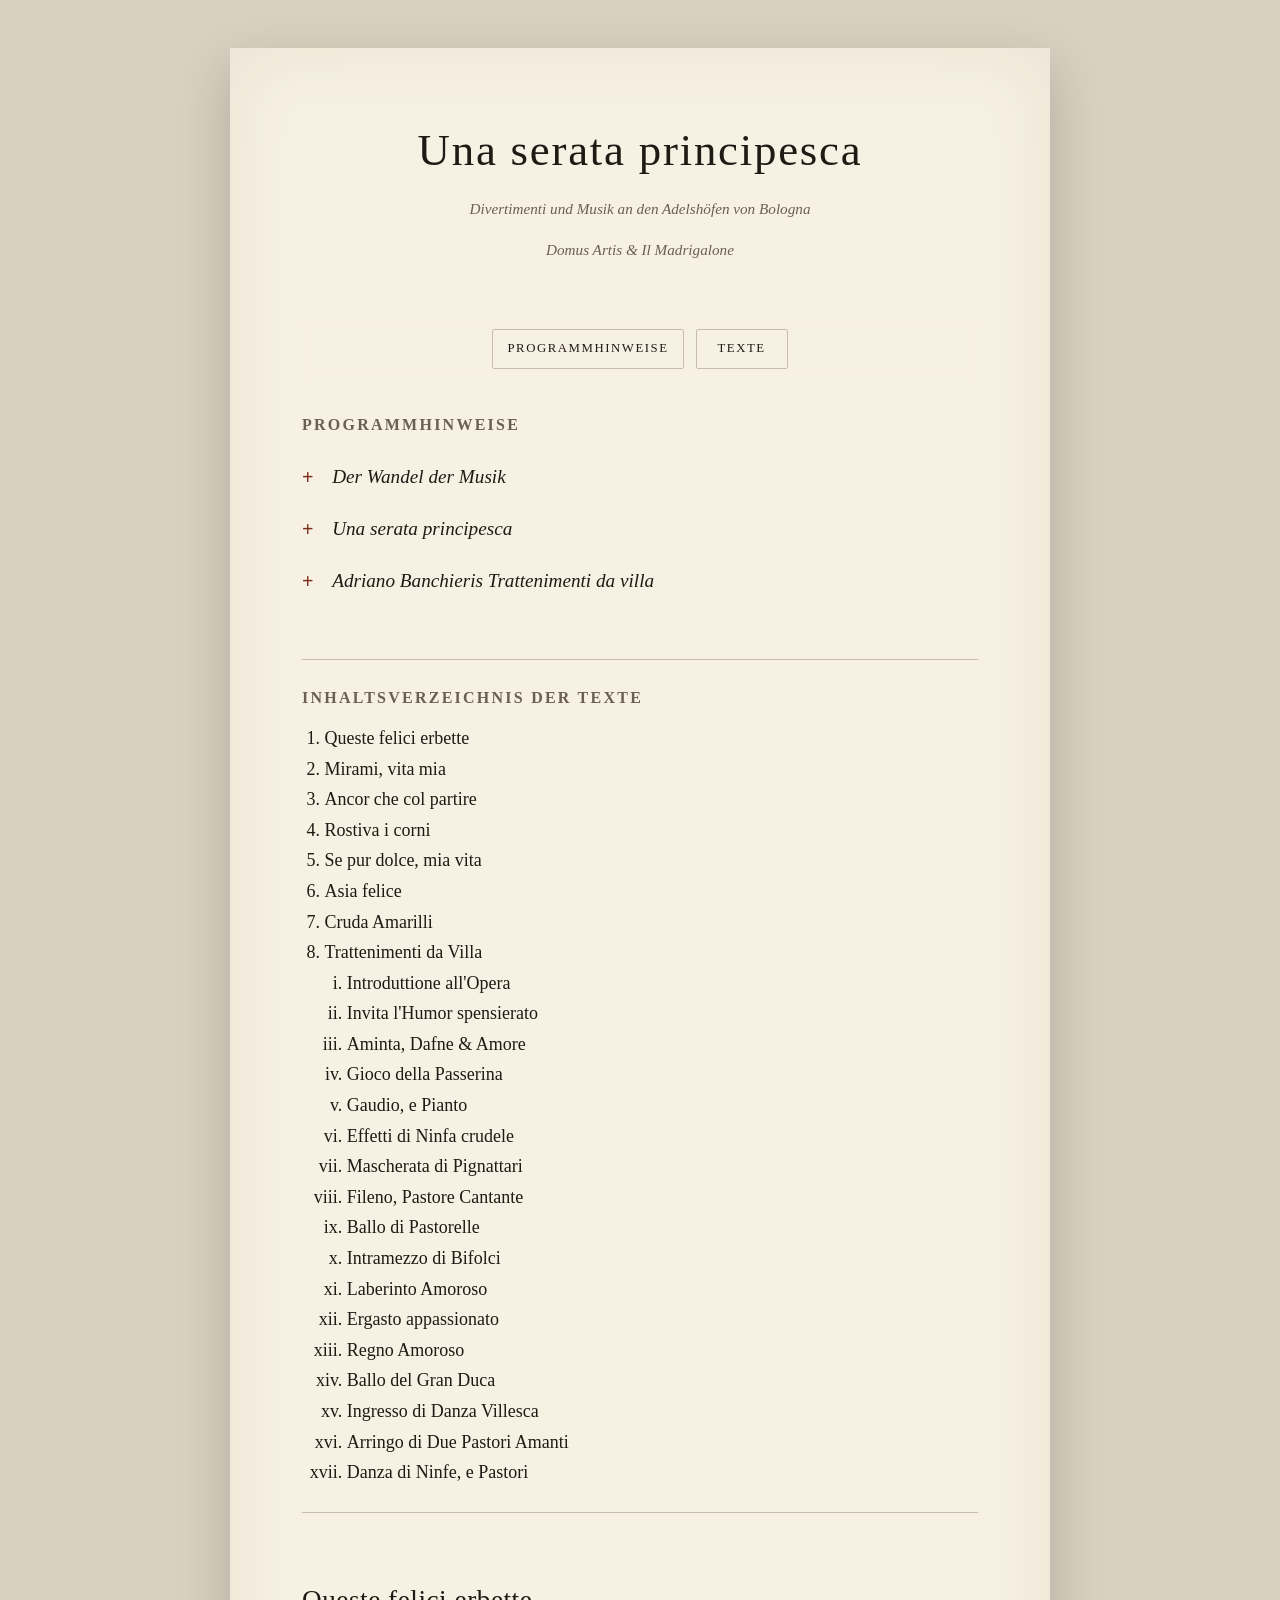
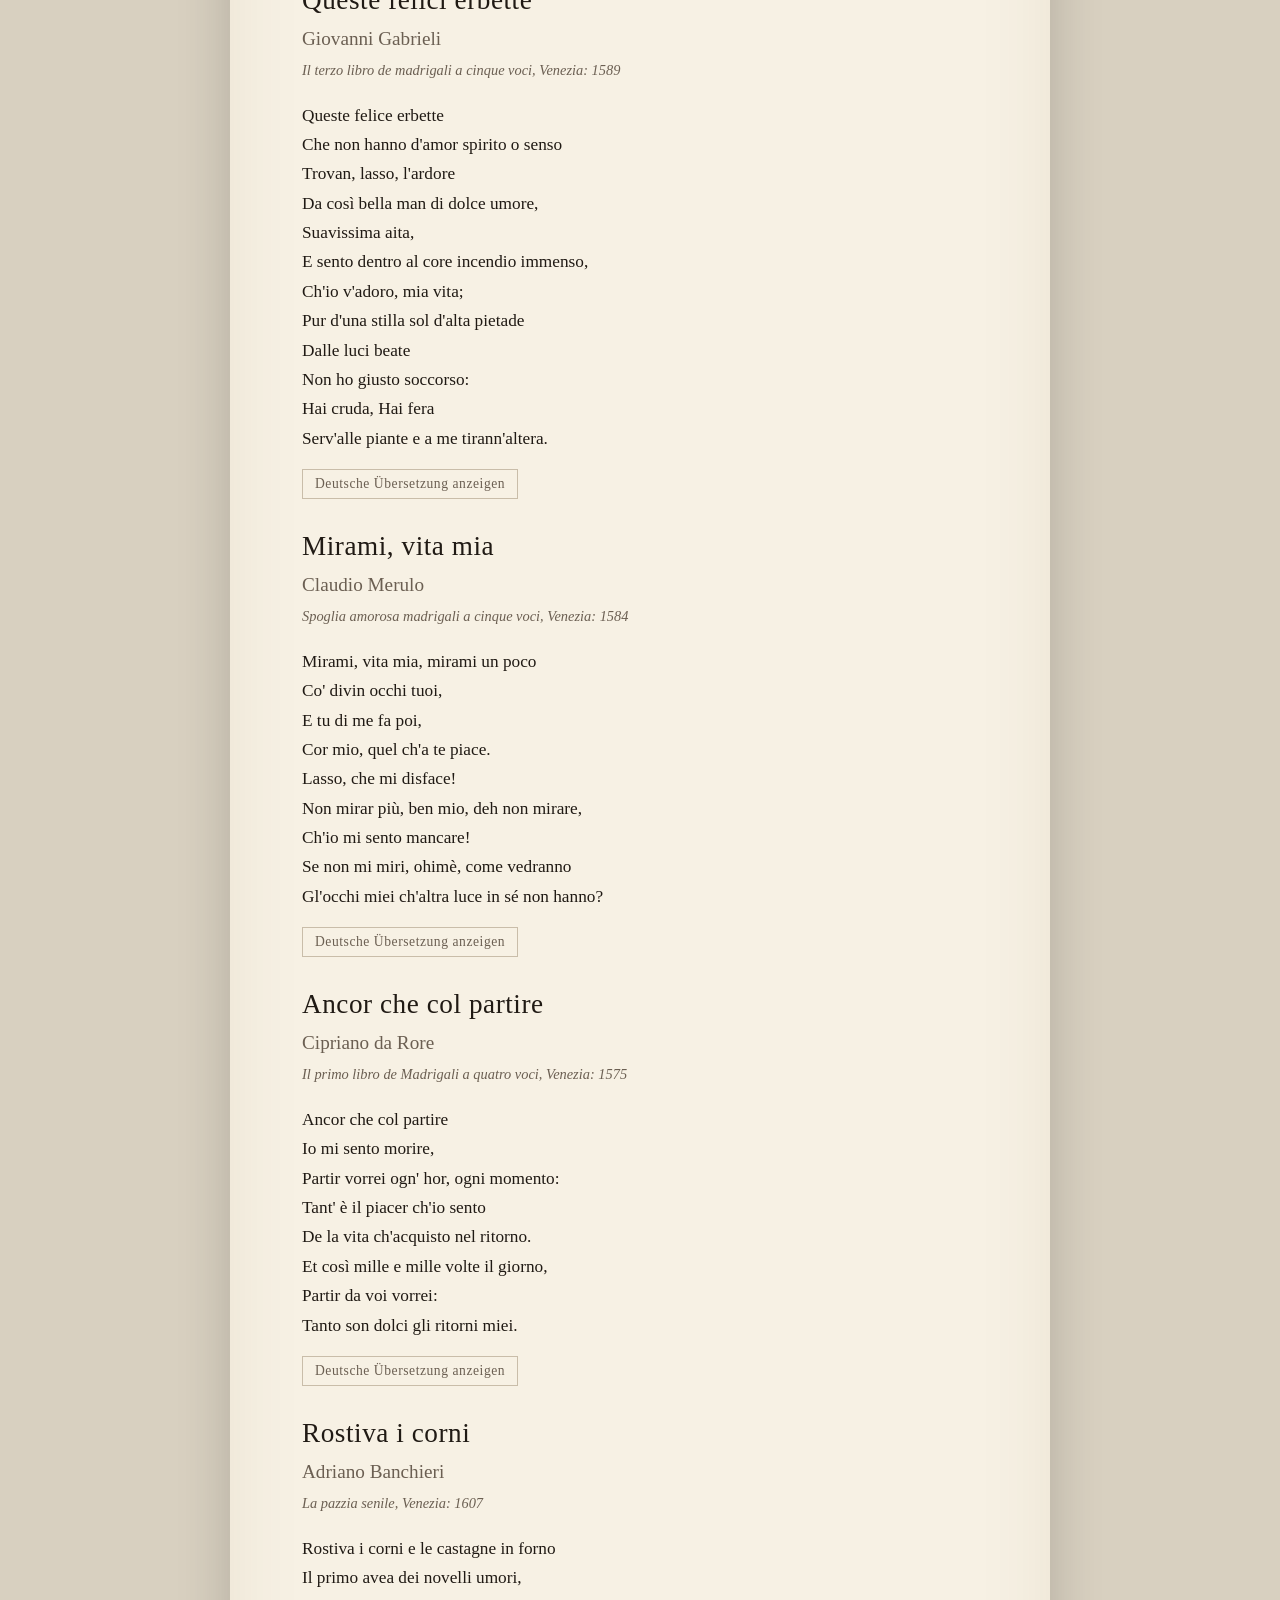
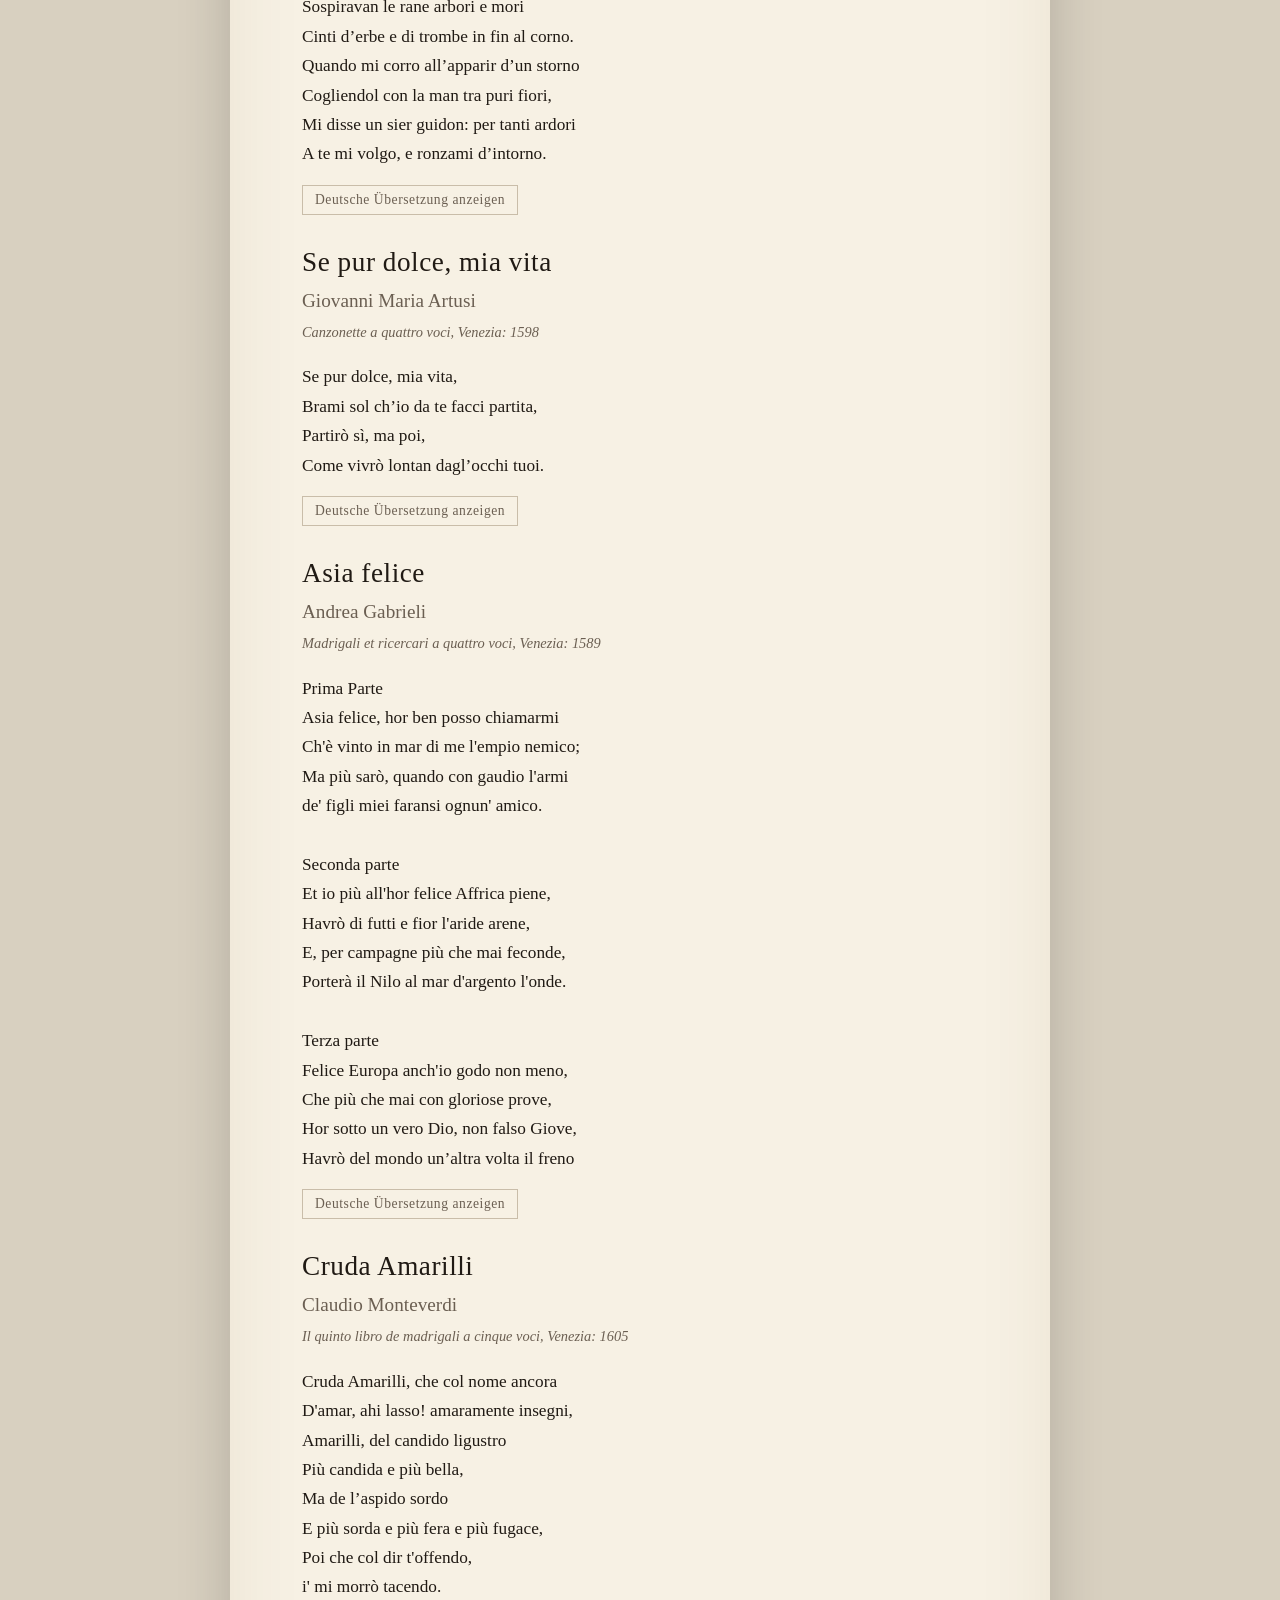
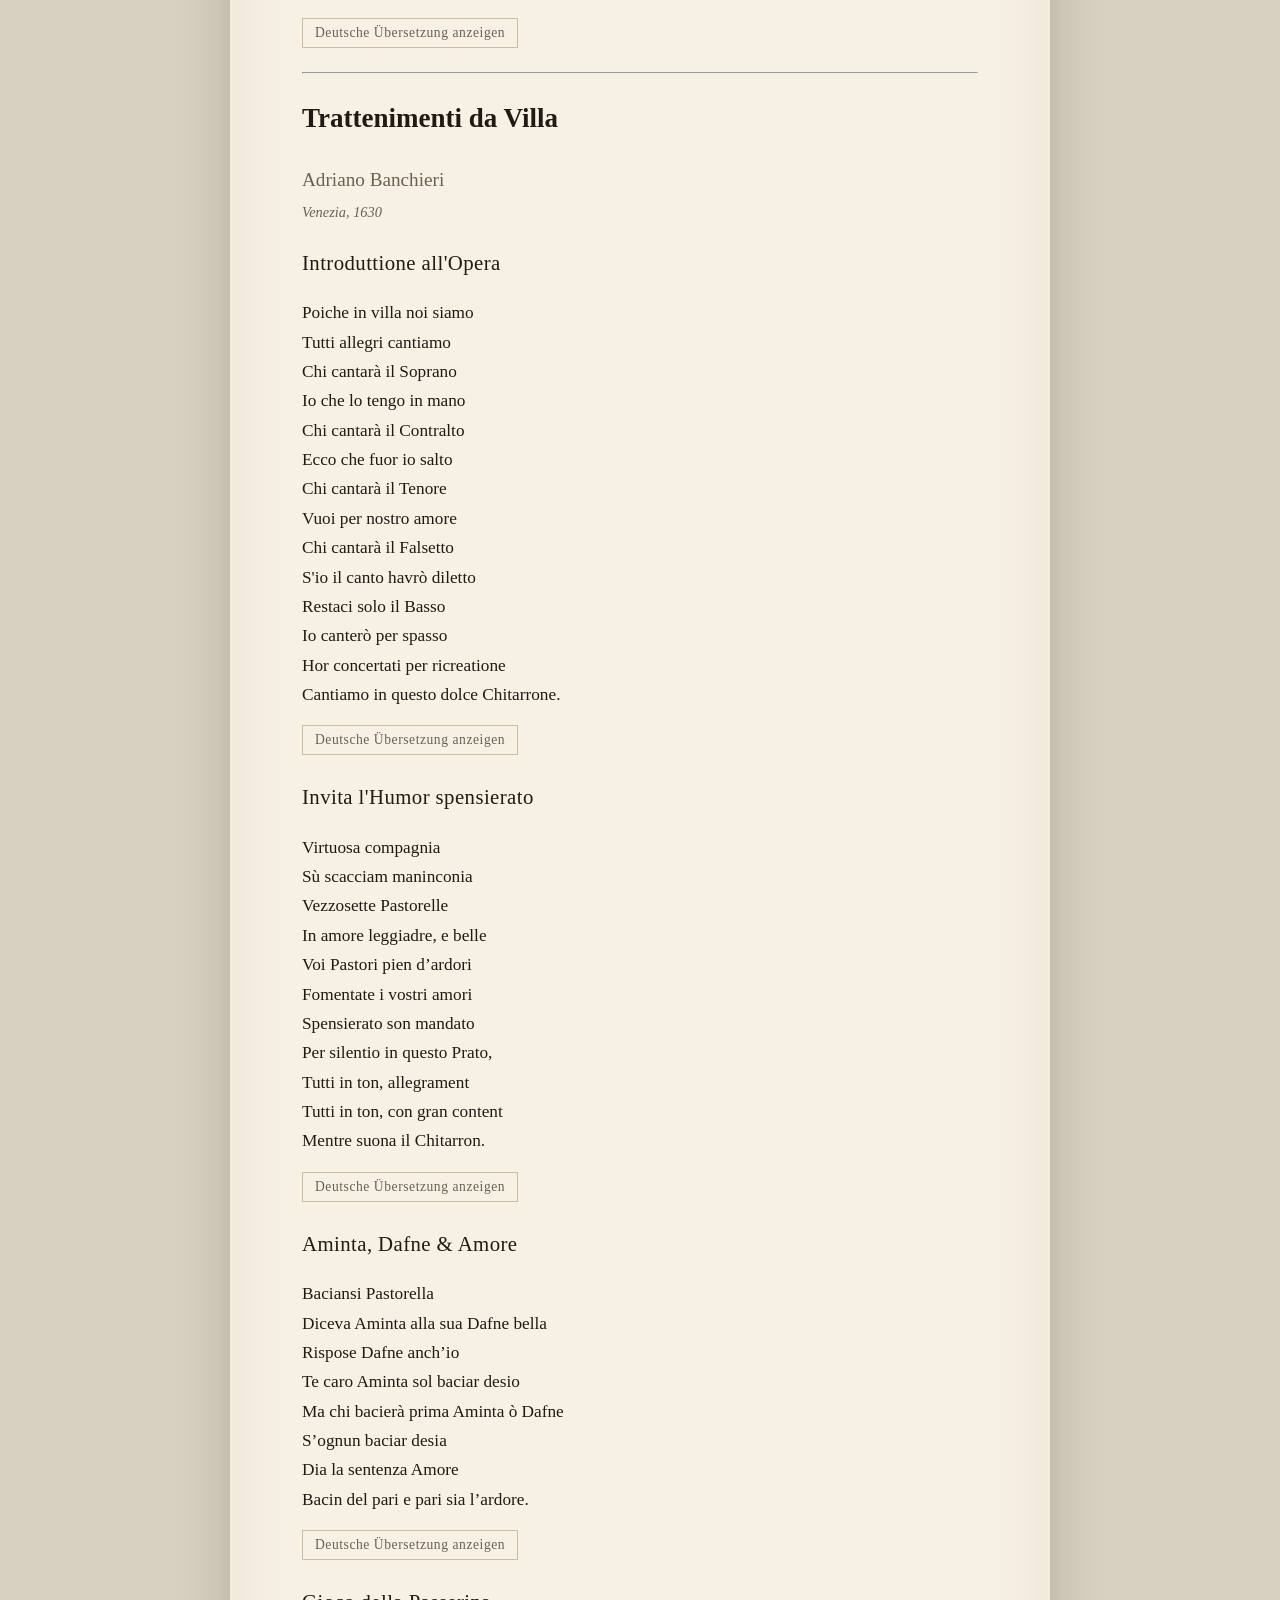
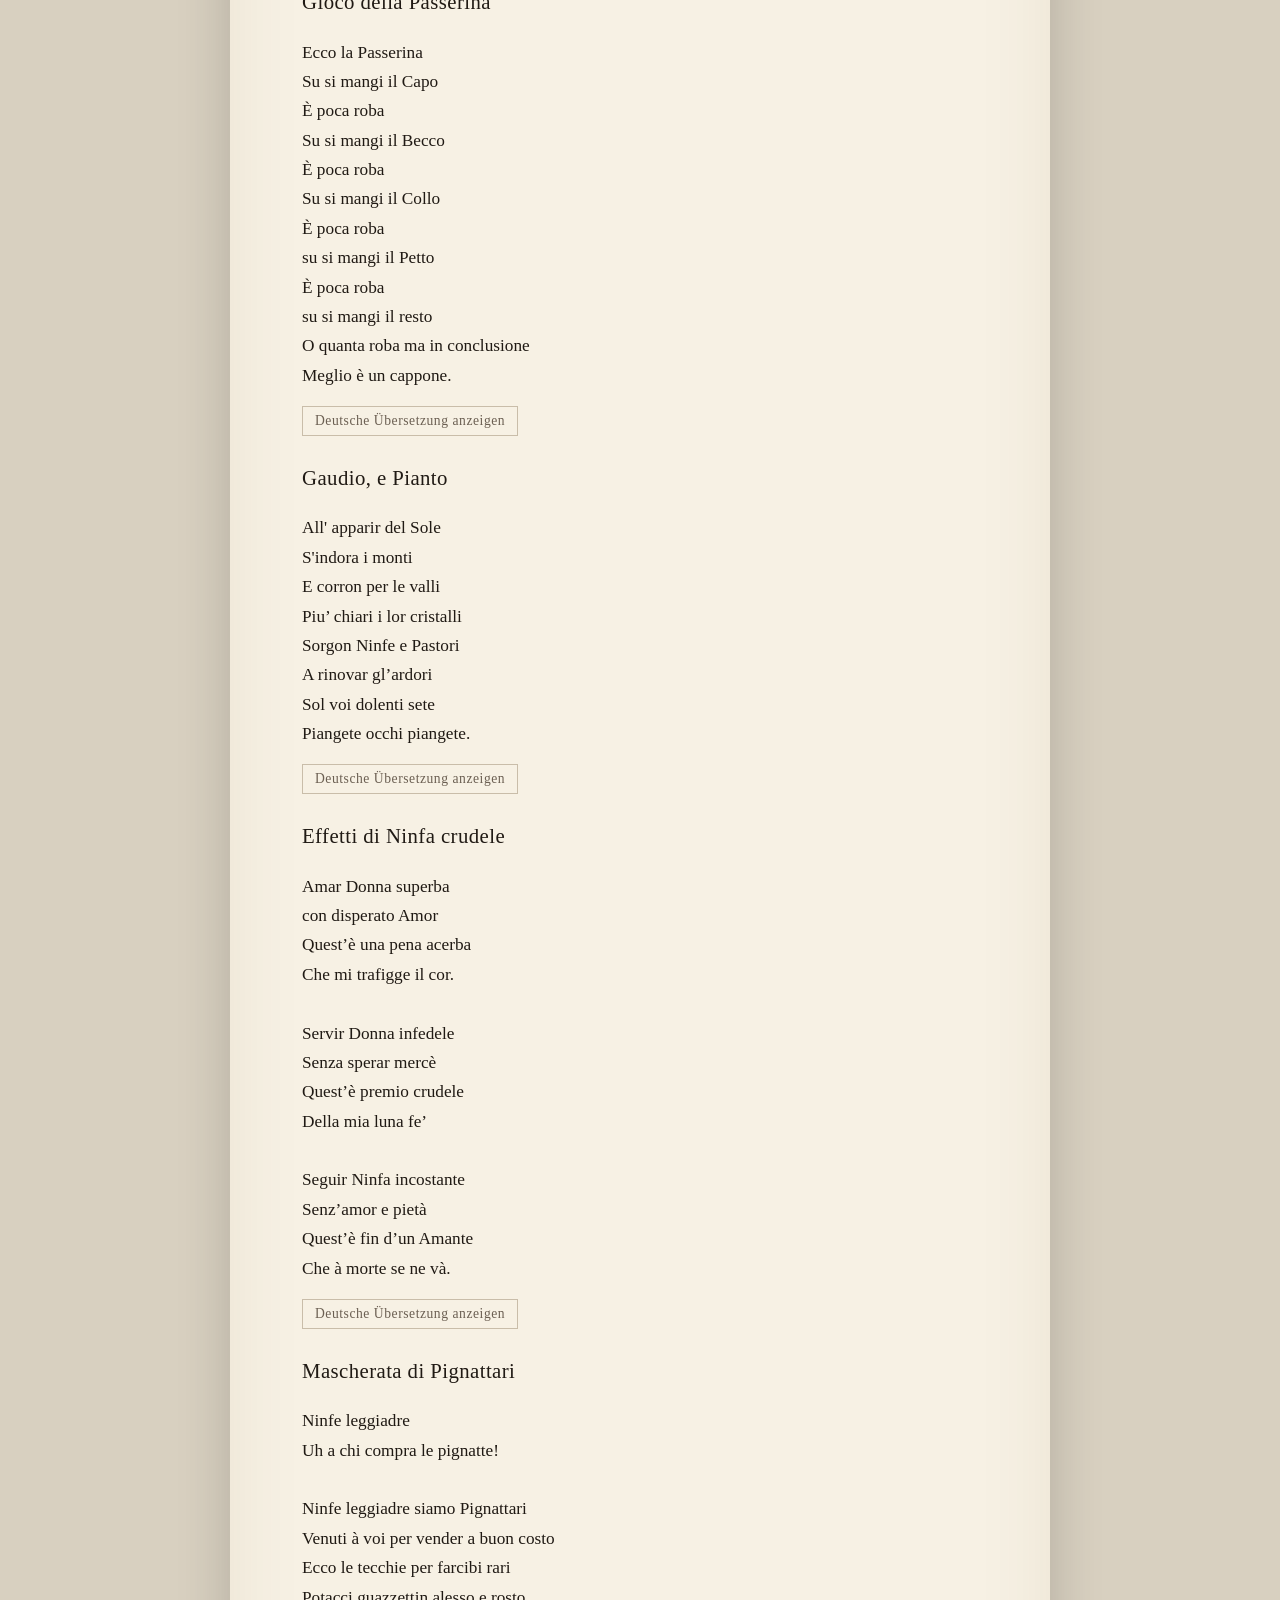
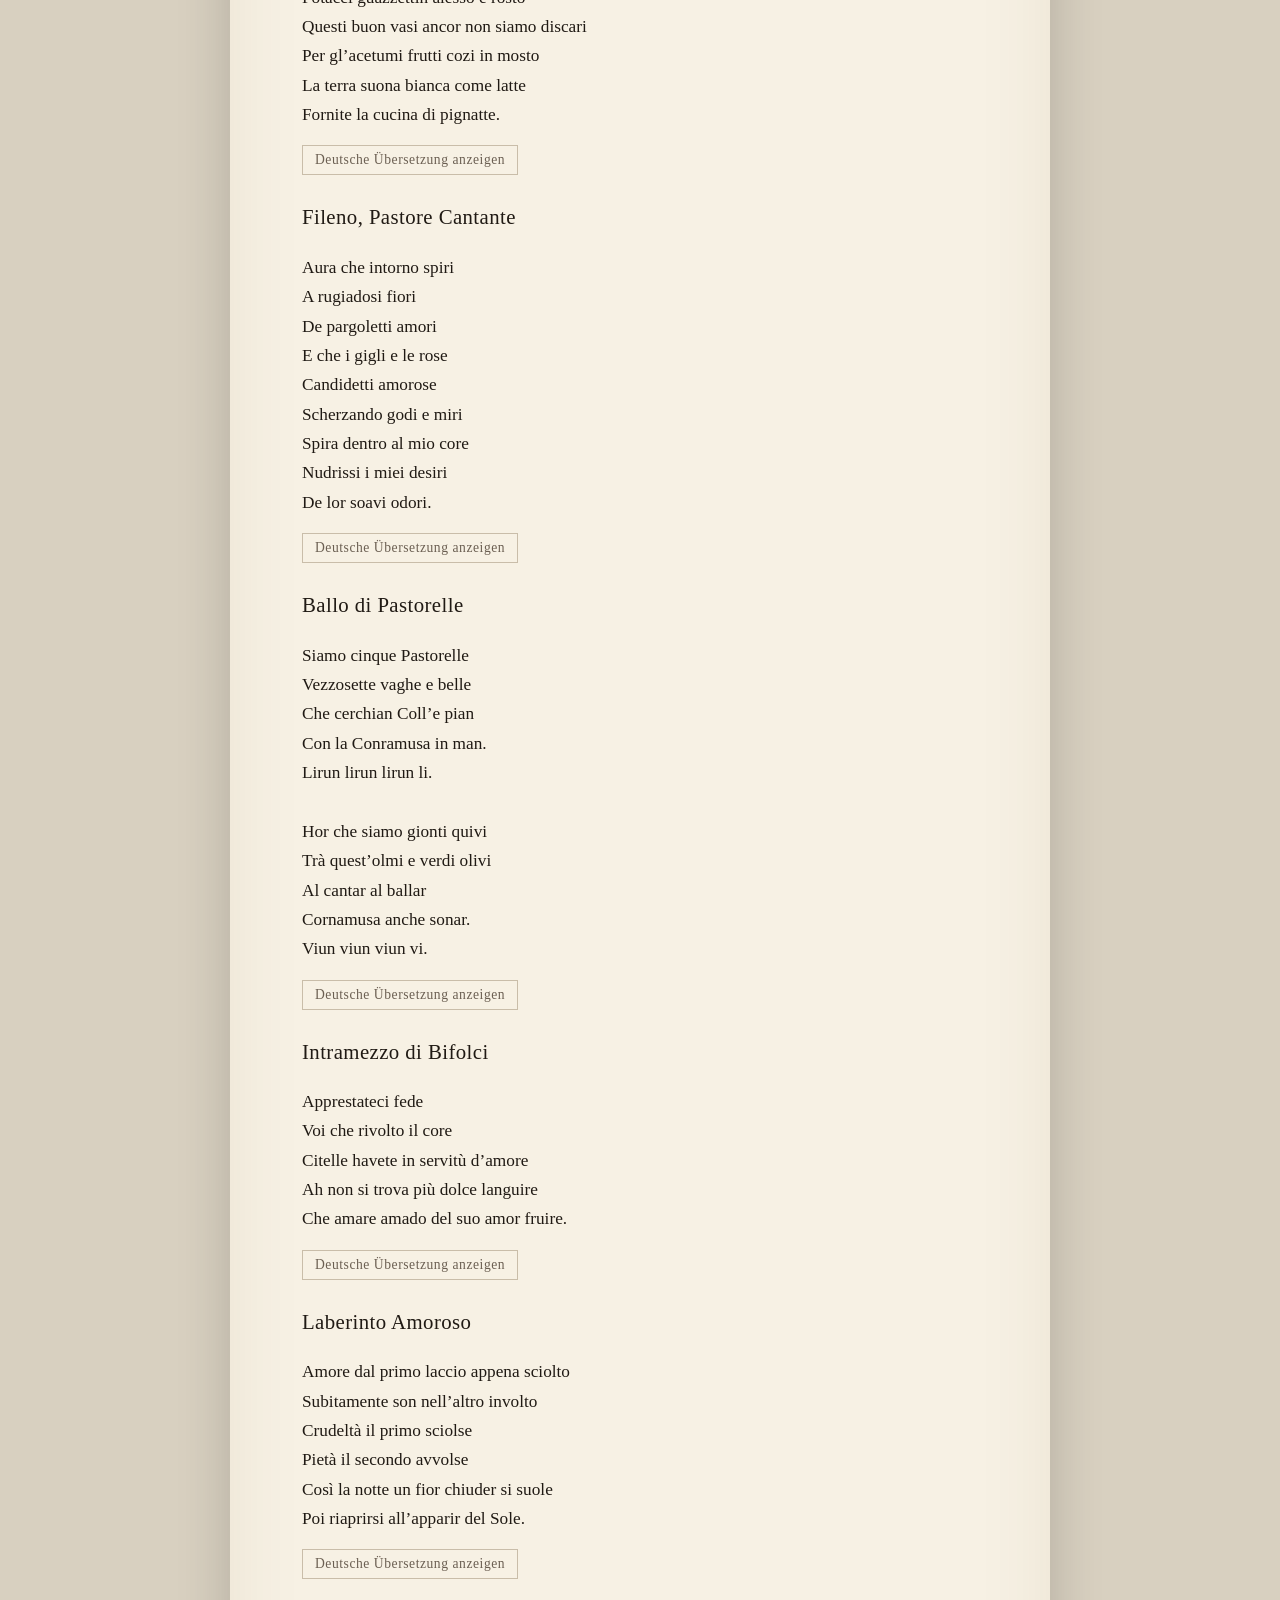
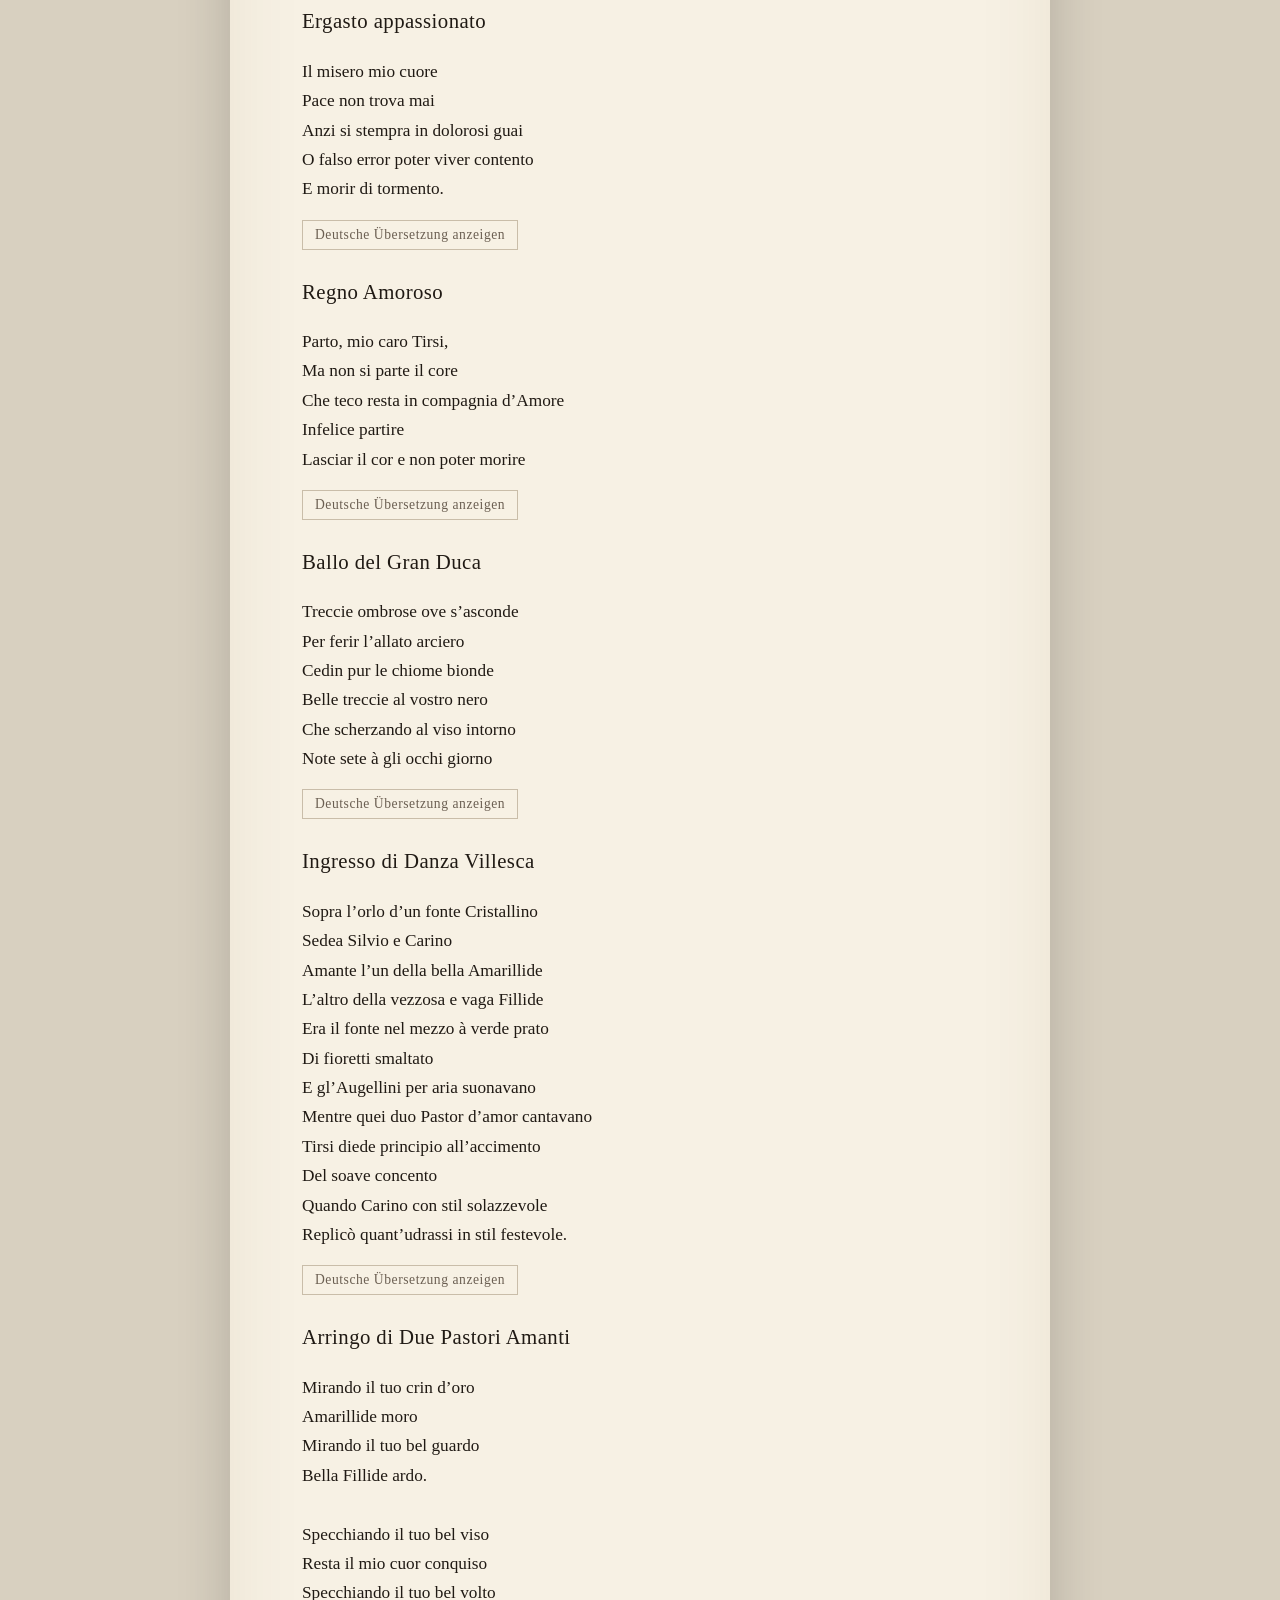
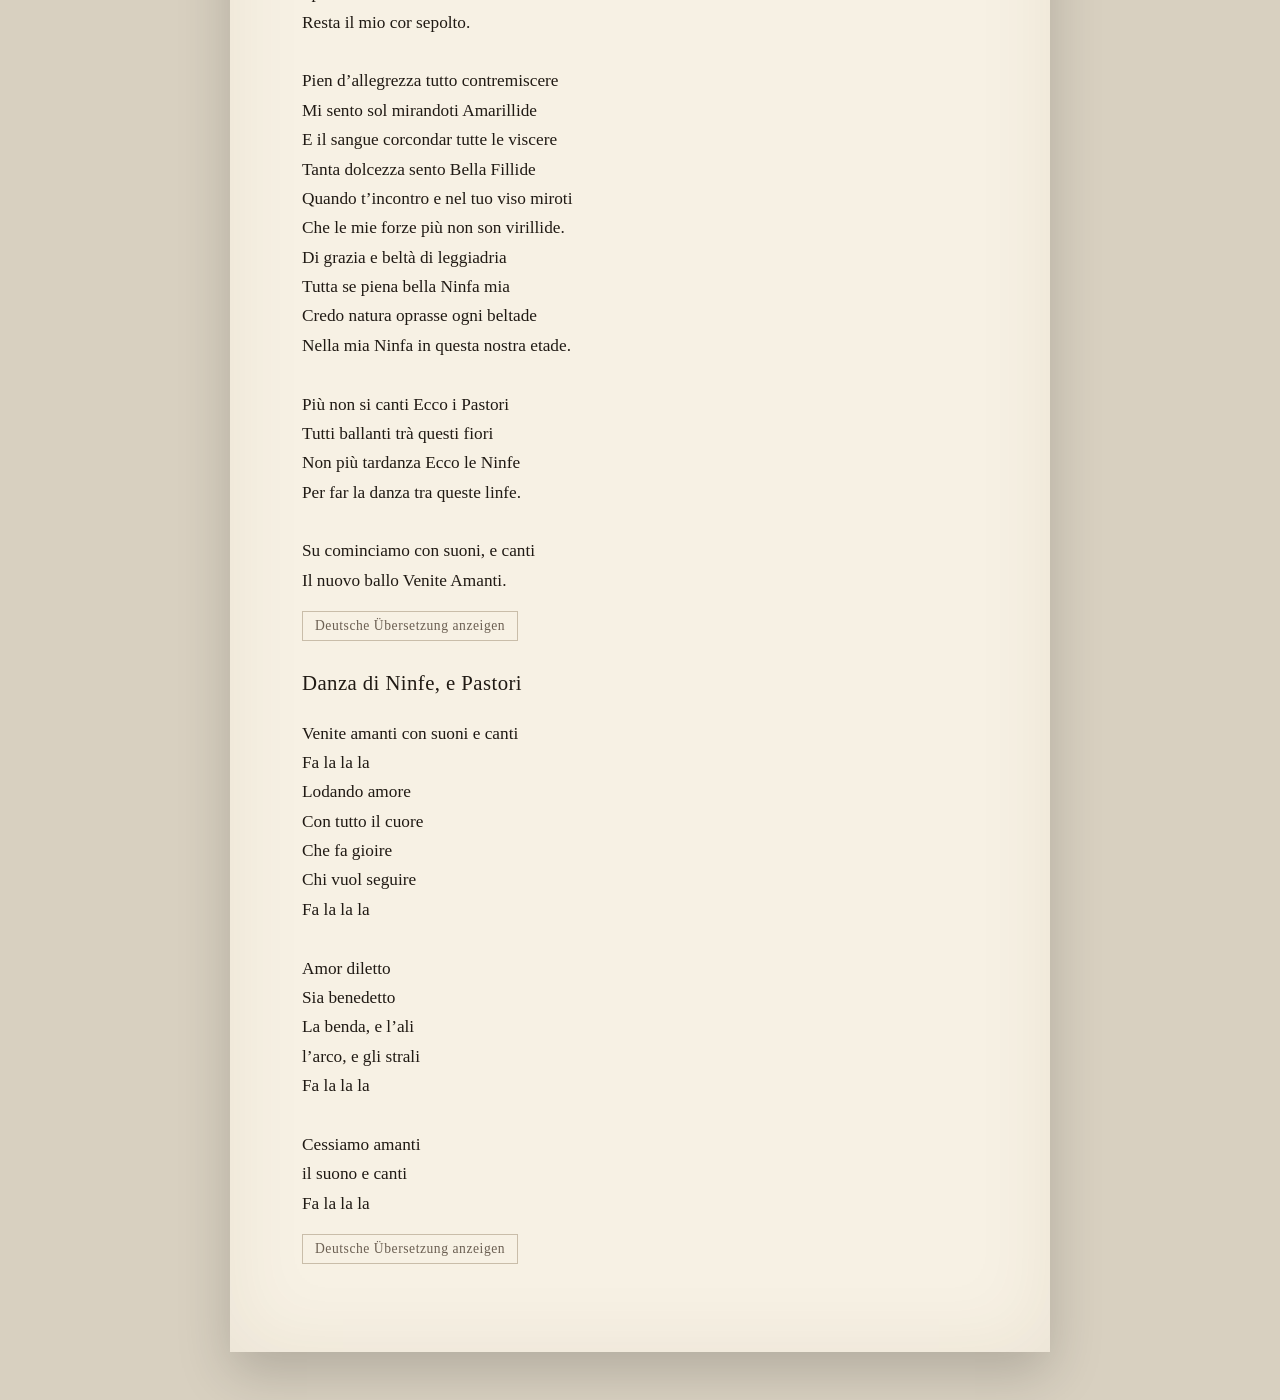
==== commit ae8fe866: "Add justification" ====
--- a/index.html
+++ b/index.html
@@ -10,12 +10,13 @@
   <main class="book">
     <header class="site-header">
       <h1>Una serata principesca</h1>
-      <p>Trattenimenti da Villa e Madrigali Italiani</p>
+      <p>Divertimenti und Musik an den Adelshöfen von Bologna</p>
+      <p>Domus Artis & Il Madrigalone</p>
     </header>
 
     <nav class="section-jump" aria-label="Section navigation">
-      <a href="#notes">NOTES</a>
-      <a href="#texts">TEXT</a>
+      <a href="#notes">PROGRAMMHINWEISE</a>
+      <a href="#texts">TEXTE</a>
     </nav>
 
     <section class="notes-section" id="notes">
@@ -23,7 +24,7 @@
 <section class="note-group" id="note-der-wandel-der-musik">
   <details class="note-block">
     <summary>Der Wandel der Musik</summary>
-    <div class="note-block-body">
+    <div class="note-block-body" lang="de">
       <p>Um 1600 befand sich die italienische Musik in einem tiefgreifenden Wandel, der sowohl von religiösen als auch von humanistischen Kräften geprägt war. Die Gegenreformation hatte einen klareren und verständlicheren polyphonen Stil gefördert, wie er etwa bei Palestrina zu finden ist, bei dem die Verständlichkeit des Textes und die ausgewogene Satzweise im Mittelpunkt standen. Gleichzeitig legten die Strömungen des Renaissance-Humanismus zunehmend Wert auf Ausdruck, Rhetorik und die emotionale Wirkkraft der Kunst. Dieser doppelte Kontext veranlasste die Komponisten, die strengen Konventionen der Renaissance-Polyphonie in Frage zu stellen und neue Ansätze zu entwickeln, bei denen die Musik dem Sinn des Textes unmittelbar diente. In der Folge entstanden neue Gattungen und Stile, darunter die Monodie, die Praxis des Basso continuo und schliesslich die Oper, während traditionelle Formen wie das Madrigal sich zu grösserem dramatischen Ausdruck hin entwickelten. Komponisten wie Monteverdi und Banchieri stehen im Zentrum dieser Übergangszeit, in der etablierte Traditionen neben innovativen, stärker theatralischen musikalischen Sprachen bestehen.</p>
 <p>In diesem Zusammenhang nimmt das italienische Madrigal eine zentrale Stellung ein –  sowohl als Höhepunkt der Renaissance-Polyphonie als auch als Träger der aufkommenden expressiven Ideale. Das Madrigal entstand zu Beginn des 16. Jahrhunderts als vornehme weltliche Gattung und war in der Regel für ein kleines Vokalensemble bestimmt, das poetische Texte vertonte, die oft Themen der Liebe und der Natur behandelten. Im Laufe des Jahrhunderts strebten die Komponisten zunehmend danach, die musikalische Struktur mit dem rhetorischen und emotionalen Gehalt des Textes in Einklang zu bringen. Sie entwickelten Techniken wie die anschauliche Wortmalerei, auffällige harmonische Wendungen und eine flexible rhythmische Behandlung. Gegen Ende des 16. Jahrhunderts erweiterten Komponisten wie Marenzio, Gesualdo und Monteverdi die Ausdrucksmöglichkeiten des Madrigals auf ein bis dahin ungekanntes Niveau, wobei sie die Grenzen des modalen Kontrapunkts bisweilen ausdehnten oder sogar sprengten. Auf diese Weise wurde das Madrigal zu einem Experimentierfeld, das direkt auf die stilistischen Neuerungen des Frühbarock vorauswies.</p>
 <p>Zu den bedeutendsten Neuerungen dieser Zeit, die in ihrer expressiven Ästhetik eng mit dem Madrigal verbunden sind, gehört das Aufkommen der Monodie. Während in der polyphonen Musik mehrere Stimmen im Kontrapunkt miteinander agieren, wird in der <em>monodia accompagnata</em> eine einzige ausdrucksstarke Gesangslinie über einen begleitenden Bass gesetzt. Dieser Wandel schafft eine klare Hierarchie zwischen Melodie und Begleitung und ermöglicht eine grössere Verständlichkeit und emotionale Intensität des Textes.</p>
@@ -39,7 +40,7 @@
 <section class="note-group" id="note-una-serata-principesca">
   <details class="note-block">
     <summary>Una serata principesca</summary>
-    <div class="note-block-body">
+    <div class="note-block-body" lang="de">
       <p>Wie mag die Klangwelt einer <em>serata</em> (Abend) in einem italienischen Palast um 1610 wohl geklungen haben? Dies ist der rote Faden dieses Programms, das Lieder und Polyphonie zwischen Renaissance und Barock erkundet.</p>
 <p><em>Queste felici erbette</em> ist ein pastorales Madrigal von Giovanni Gabrieli. Das Stück entwirft eine idealisierte Naturszene, eine typische Umgebung für Madrigale. Gabrieli (um 1554–1612) war ein venezianischer Komponist und Organist, der am Markusdom wirkte und dort die Nachfolge seines Onkels Andrea Gabrieli antrat. Er ist vor allem für seine instrumentalen und geistlichen Vokalwerke bekannt, die die einzigartige Akustik von San Marco durch räumlich getrennte Ensembles ausnutzen und so reiche, antiphonale Effekte erzeugen. Von nicht geringerer Qualität sind seine zahlreichen Madrigale: In diesem Stück zeigt Gabrieli die typische Aufmerksamkeit, die Komponisten der Darstellung des Textgehalts in der Musik widmeten, verbunden mit einem dichten Imitationsgefüge zwischen den Gesangsstimmen.</p>
 <p>Claudio Merulo (1533–1604) war ein bedeutender Komponist, Organist und Musikdrucker sowie Tastenvirtuose der Spätrenaissance aus der Generation unmittelbar vor Frescobaldi. Obwohl er vor allem für seine innovative Tastenmusik bekannt ist, komponierte Merulo auch Vokalwerke, die die Klarheit und Ausgewogenheit der <em>prima pratica</em> widerspiegeln. <em>Mirami, vita mia</em> ist ein hervorragendes Beispiel für das italienische Madrigal der Spätrenaissance. Im Gegensatz zu Gabrieli ist die Musik weniger imitativ und folgt stärker dem Ausdruck des Textes durch den Einsatz von <em>madrigalismi</em>. So hält die Musik beispielsweise auf das Wort „lasso” (in diesem Zusammenhang: unglücklich und erschöpft) inne, während nur der erste Canto dieses Wort wie einen Schmerzensruf deklamiert. Ebenso verharrt die Musik bei „mi sento mancare” (denn ich fühle, wie ich schwinde) in einer Art Stillstand, um den Gedanken des Ohnmächtigwerdens darzustellen.</p>
@@ -61,7 +62,7 @@
 <section class="note-group" id="note-adriano-banchieris-trattenimenti-da-villa">
   <details class="note-block">
     <summary>Adriano Banchieris Trattenimenti da villa</summary>
-    <div class="note-block-body">
+    <div class="note-block-body" lang="de">
       <p>Banchieri erklärte, dass der Zweck seiner Komödien „zu keinem anderen Zweck [diene], als einige Stunden der Musse zu verbringen“. Die Handlung in den Trattenimenti ist in gewisser Weise autoreferenziell, da sie eine Gruppe junger Leute beschreibt, die sich durch Musik und Vergnügen amüsieren. Es handelt sich um ein herausragendes Beispiel des <em>madrigale drammatico accademico</em>, bei dem es nicht unbedingt eine zusammenhängende Geschichte gibt, sondern eine Abfolge von Szenen. Dieses Format hatte Banchieri bereits zuvor erkundet, zum Beispiel in seiner <em>Barca di Venetia per Padova</em> (1605), in der eine Gruppe von Menschen auf einem Burchiello-Boot den Fluss Brenta befährt und sich die Zeit mit Vergnügen und Musizieren vertreibt.</p>
 <p>Die Themen der Lieder spiegeln das Leben der jungen Leute wider, über die sie erzählen: Festgelage, Liebe und Essen, mitunter mit erotischen Anklängen. Dichter Humor und Satire des Alltags sind präsent und zeichnen das Bild einer fröhlichen Gesellschaft mit Tanz und Spielen.</p>
 <p>Die Trattenimenti sind Banchieris letzte bekannte Veröffentlichung aus dem Jahr 1630. Musikalisch verarbeiten mehrere Stücke Material aus dem <em>Zabaione musicale</em> (1604), das für die moderne Praxis aktualisiert wurde. So wurde beispielsweise der Basso continuo hinzugefügt, der in der früheren Fassung noch nicht vorhanden war. Banchieri scheut nun gelegentlich nicht vor einer Arie oder einem Duett in der <em>seconda pratica</em> zurück und wechselt sie mit traditionelleren polyphonen Canzonetten ab. Oft werden die Stile der Canzonetta und des Madrigals vermischt, um komische Effekte zu erzielen, indem zum Beispiel ernste Musik auf einen nicht ganz so ernsten Text gesetzt wird.</p>
@@ -72,7 +73,7 @@
 
 <section id="texts" class="texts-section">
   <nav class="index">
-    <h2>Inhaltsverzeichnis</h2>
+    <h2>Inhaltsverzeichnis der Texte</h2>
     <ol>
 <li><a href="#poem-gabrieli">Queste felici erbette</a></li>
 <li><a href="#poem-merulo">Mirami, vita mia</a></li>
--- a/style.css
+++ b/style.css
@@ -100,7 +100,7 @@
 }
 
 .note-group {
-    margin-bottom: 26px;
+    margin-bottom: 14px;
 }
 
 .note-block {
@@ -114,7 +114,7 @@
     gap: 10px;
     cursor: pointer;
     color: var(--ink);
-    font-size: 1.08rem;
+    font-size: 1.2rem;
     font-style: italic;
     list-style: none;
 }
@@ -139,10 +139,15 @@
 .note-block-body {
     padding: 12px 0 0 1.6rem;
     color: var(--ink);
+    text-align: justify;
+    hyphens: auto;
+    -webkit-hyphens: auto;
+    -ms-hyphens: auto;
 }
 
 .note-block-body p {
     margin: 0 0 1em;
+    max-width: 100%;
 }
 
 .note-block-body p:last-child {
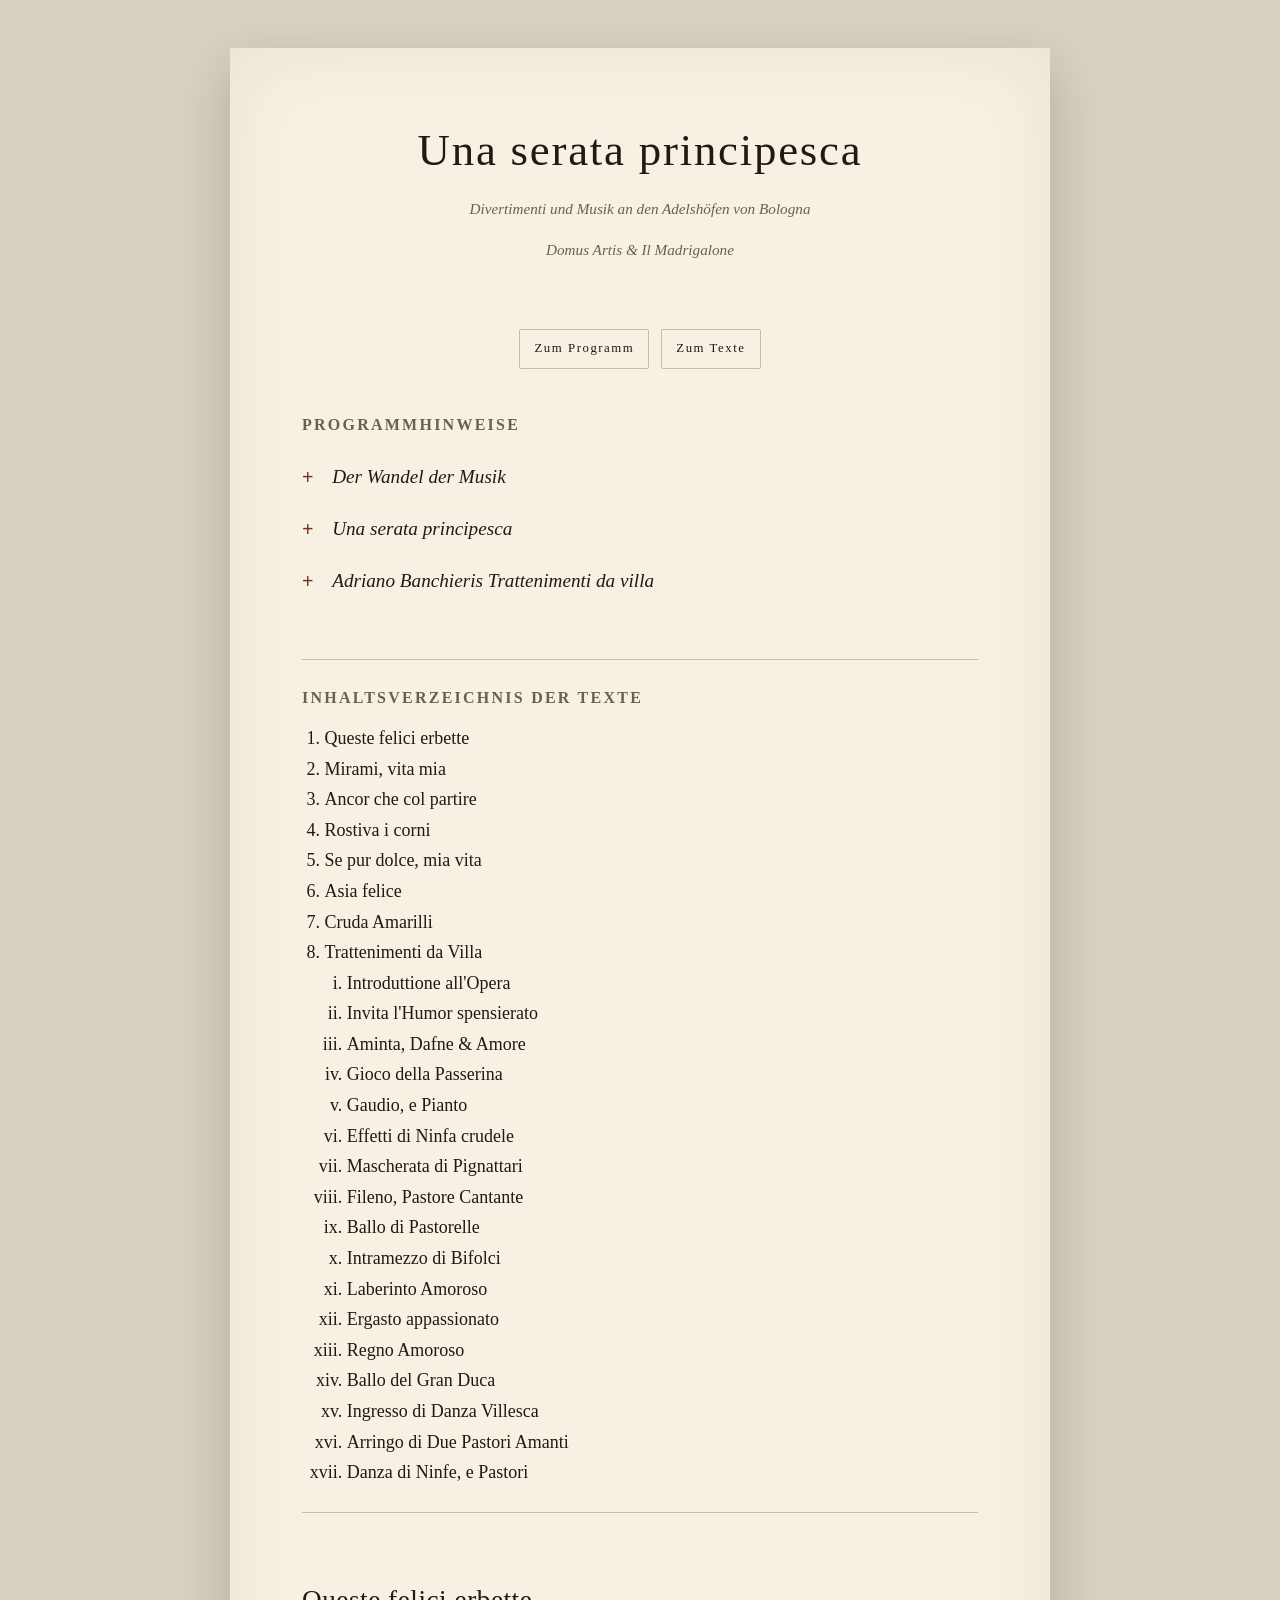
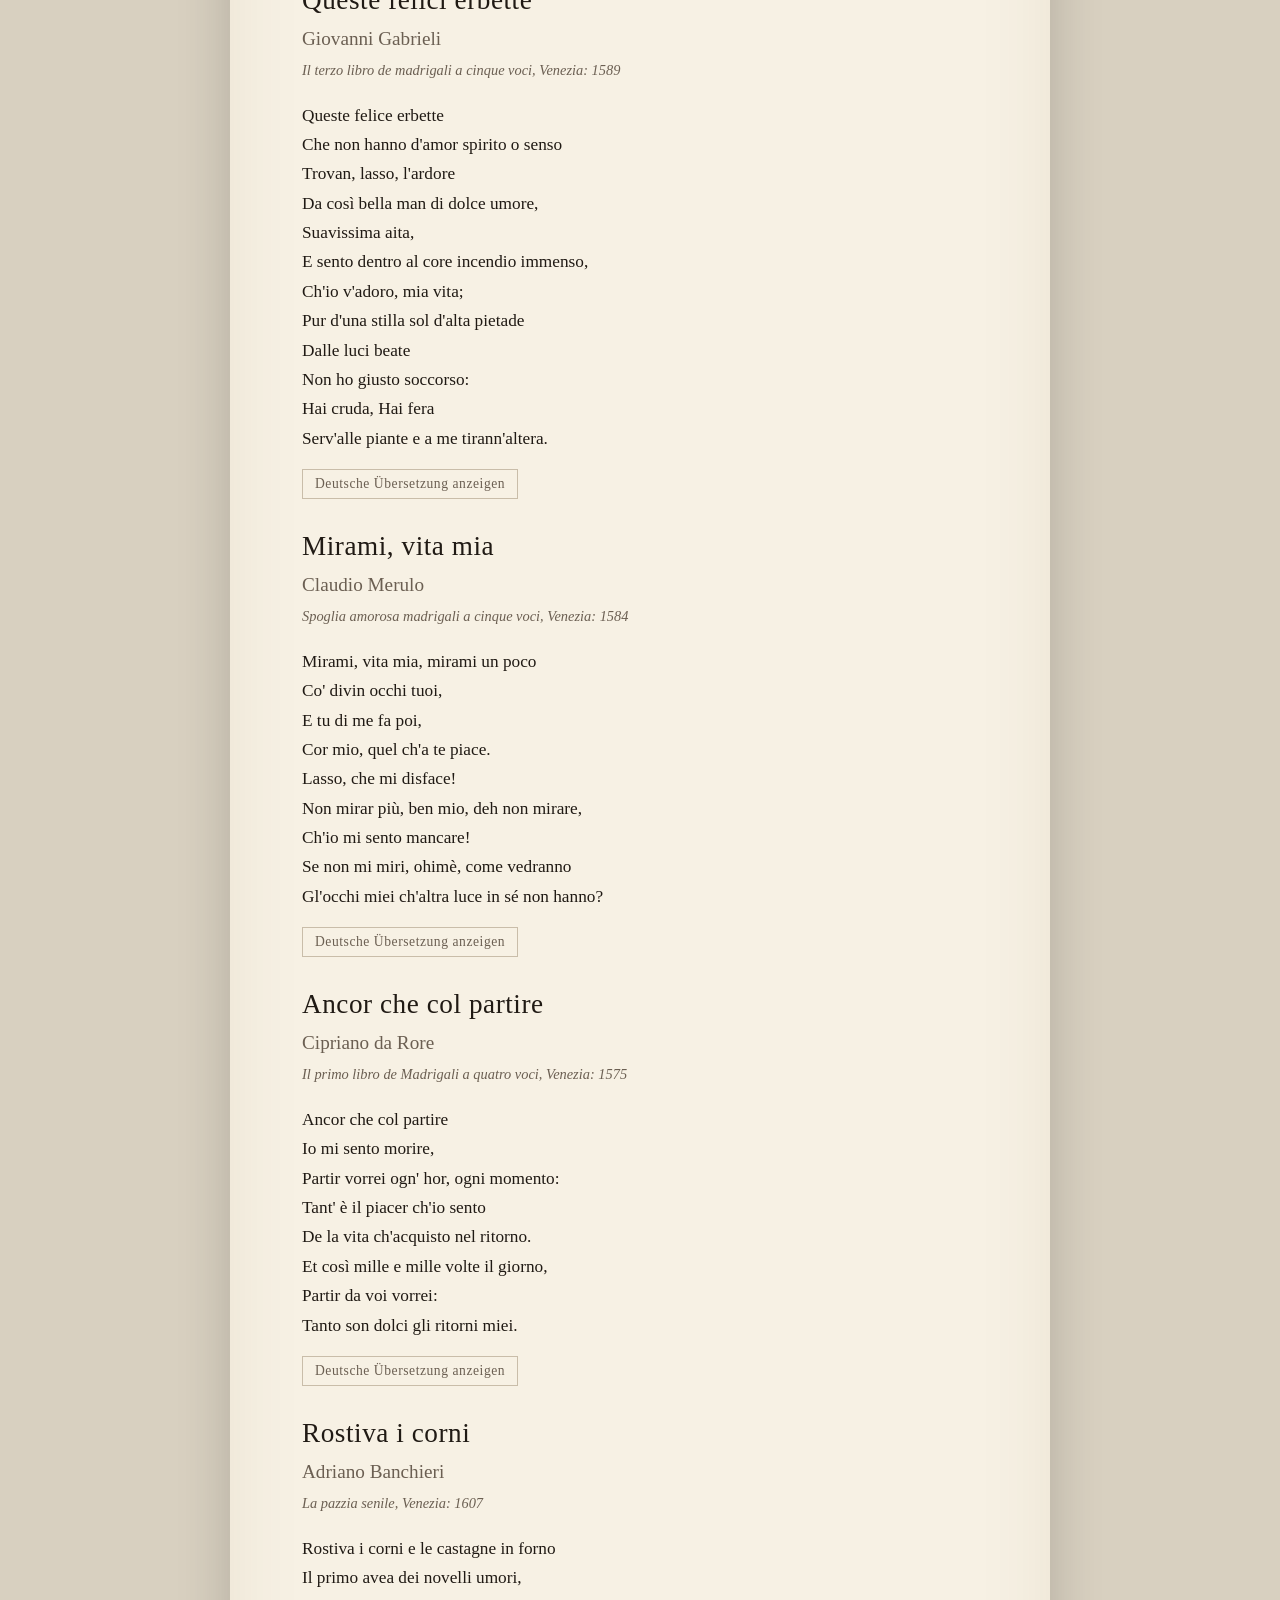
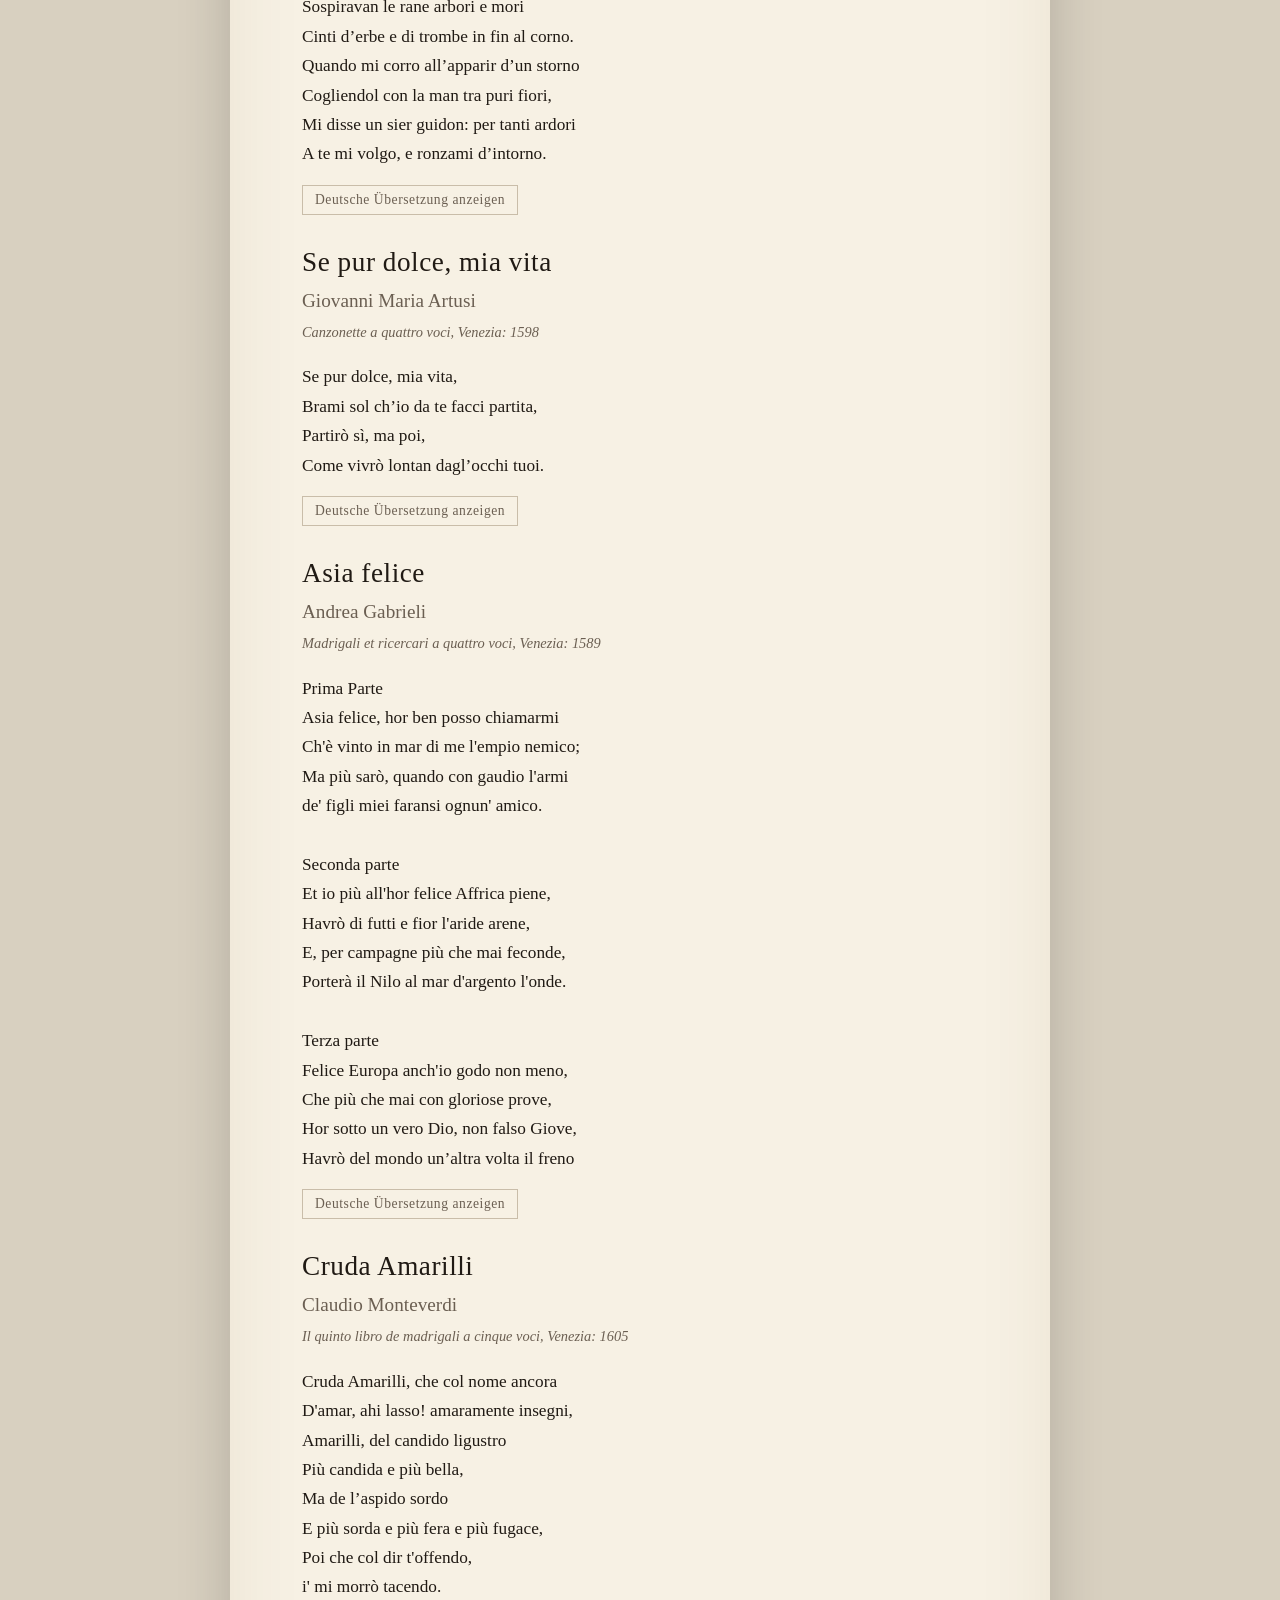
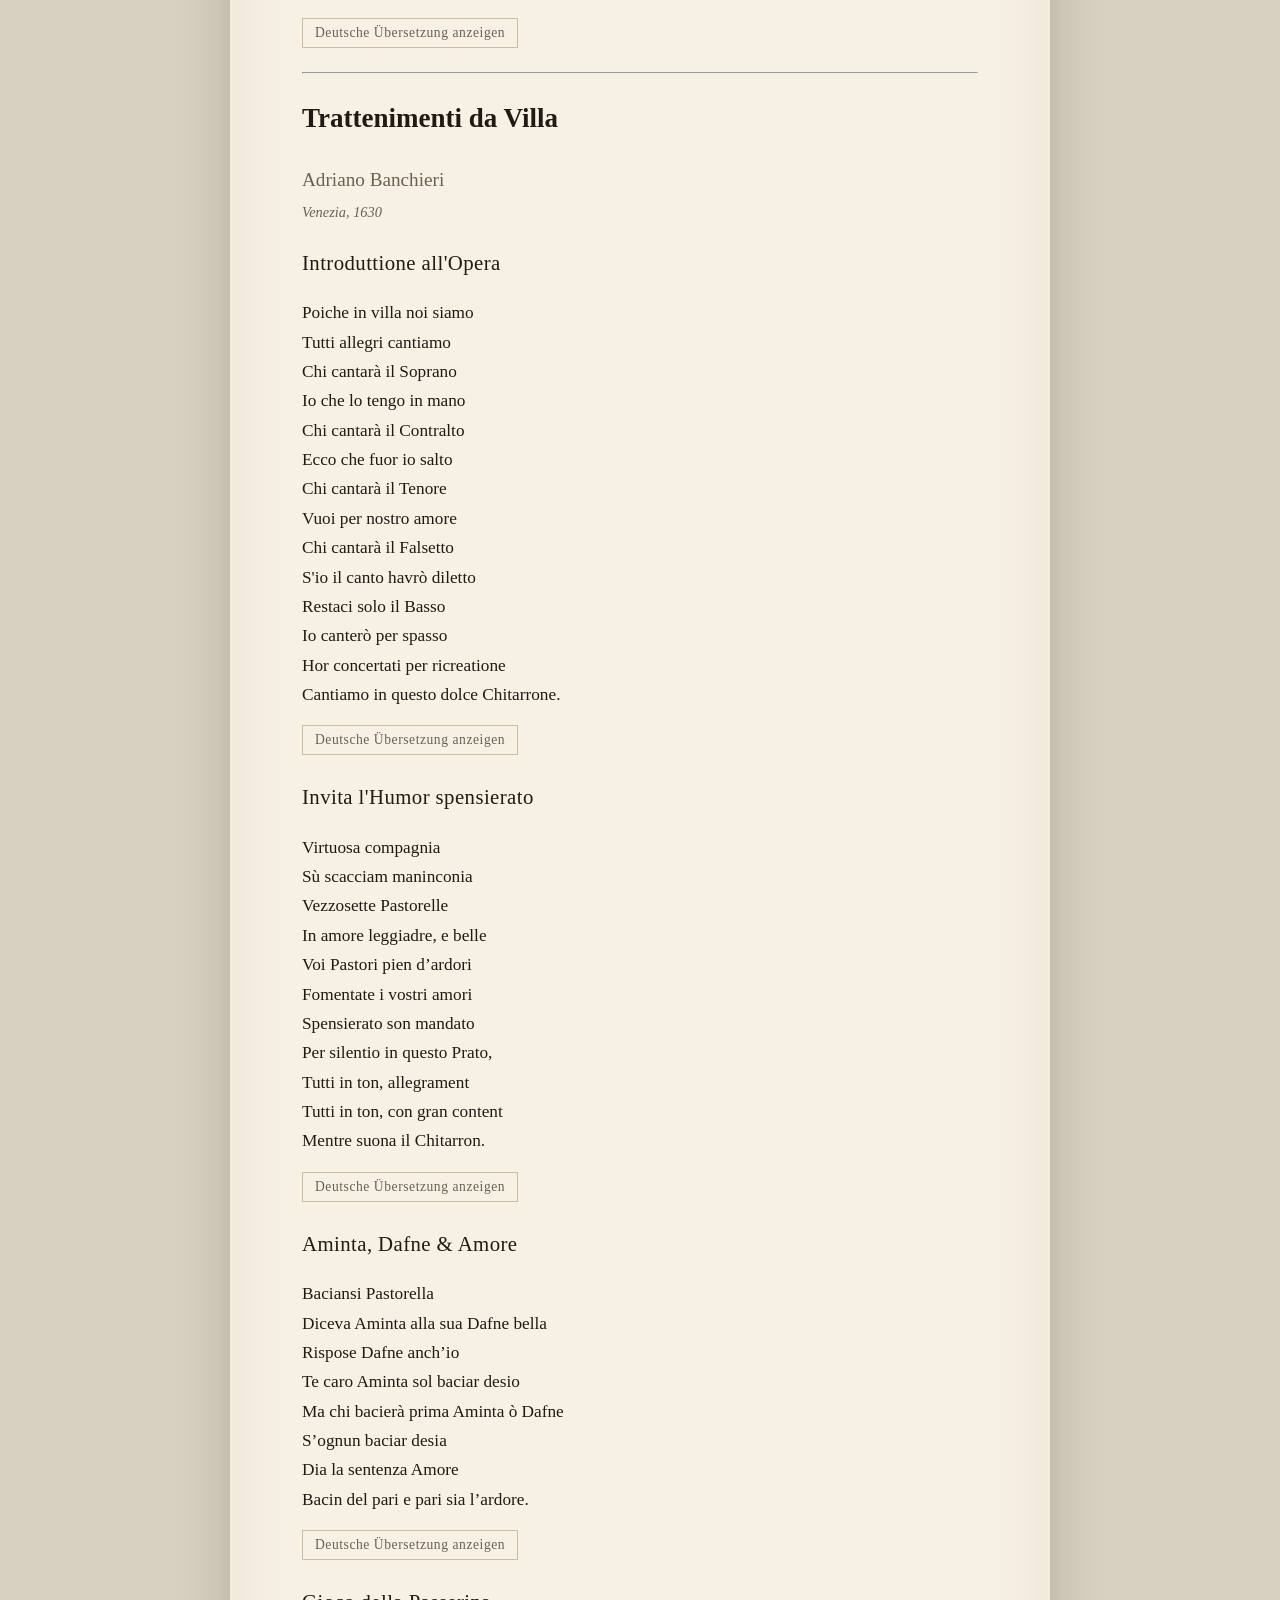
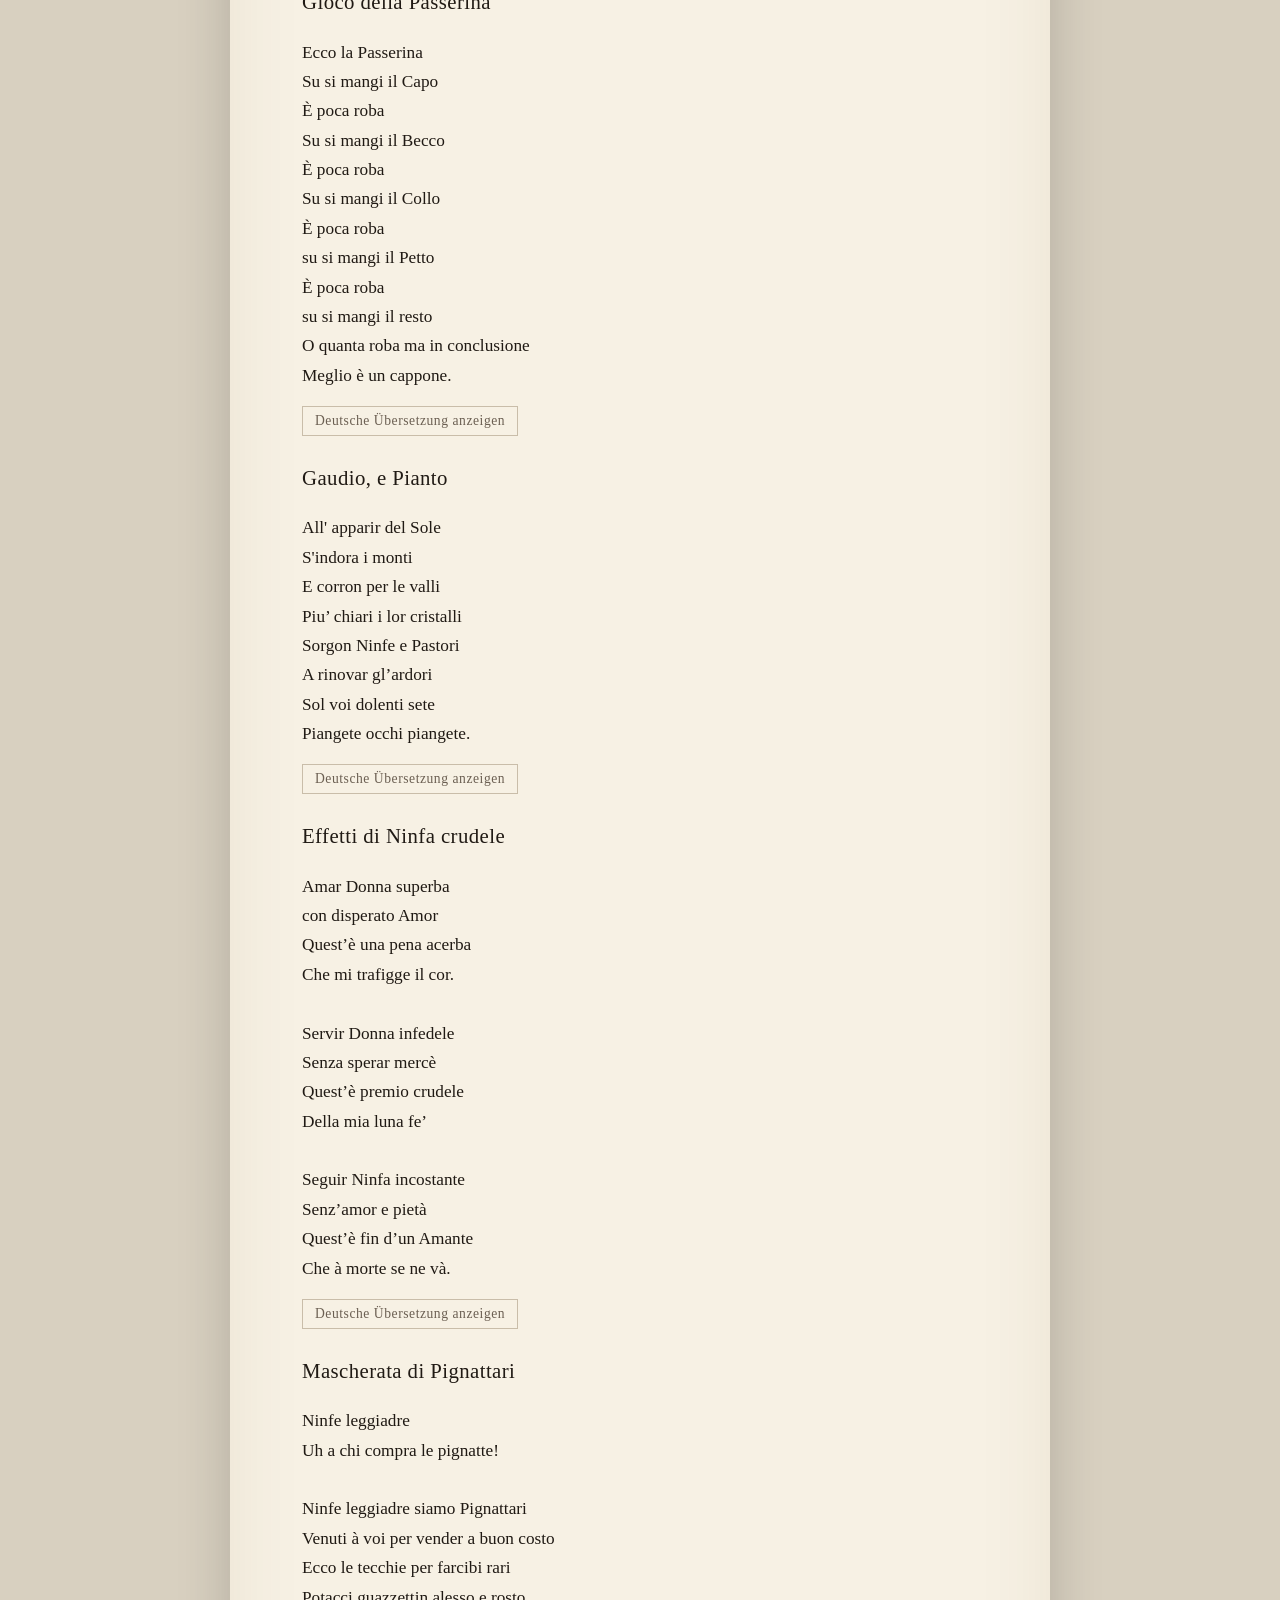
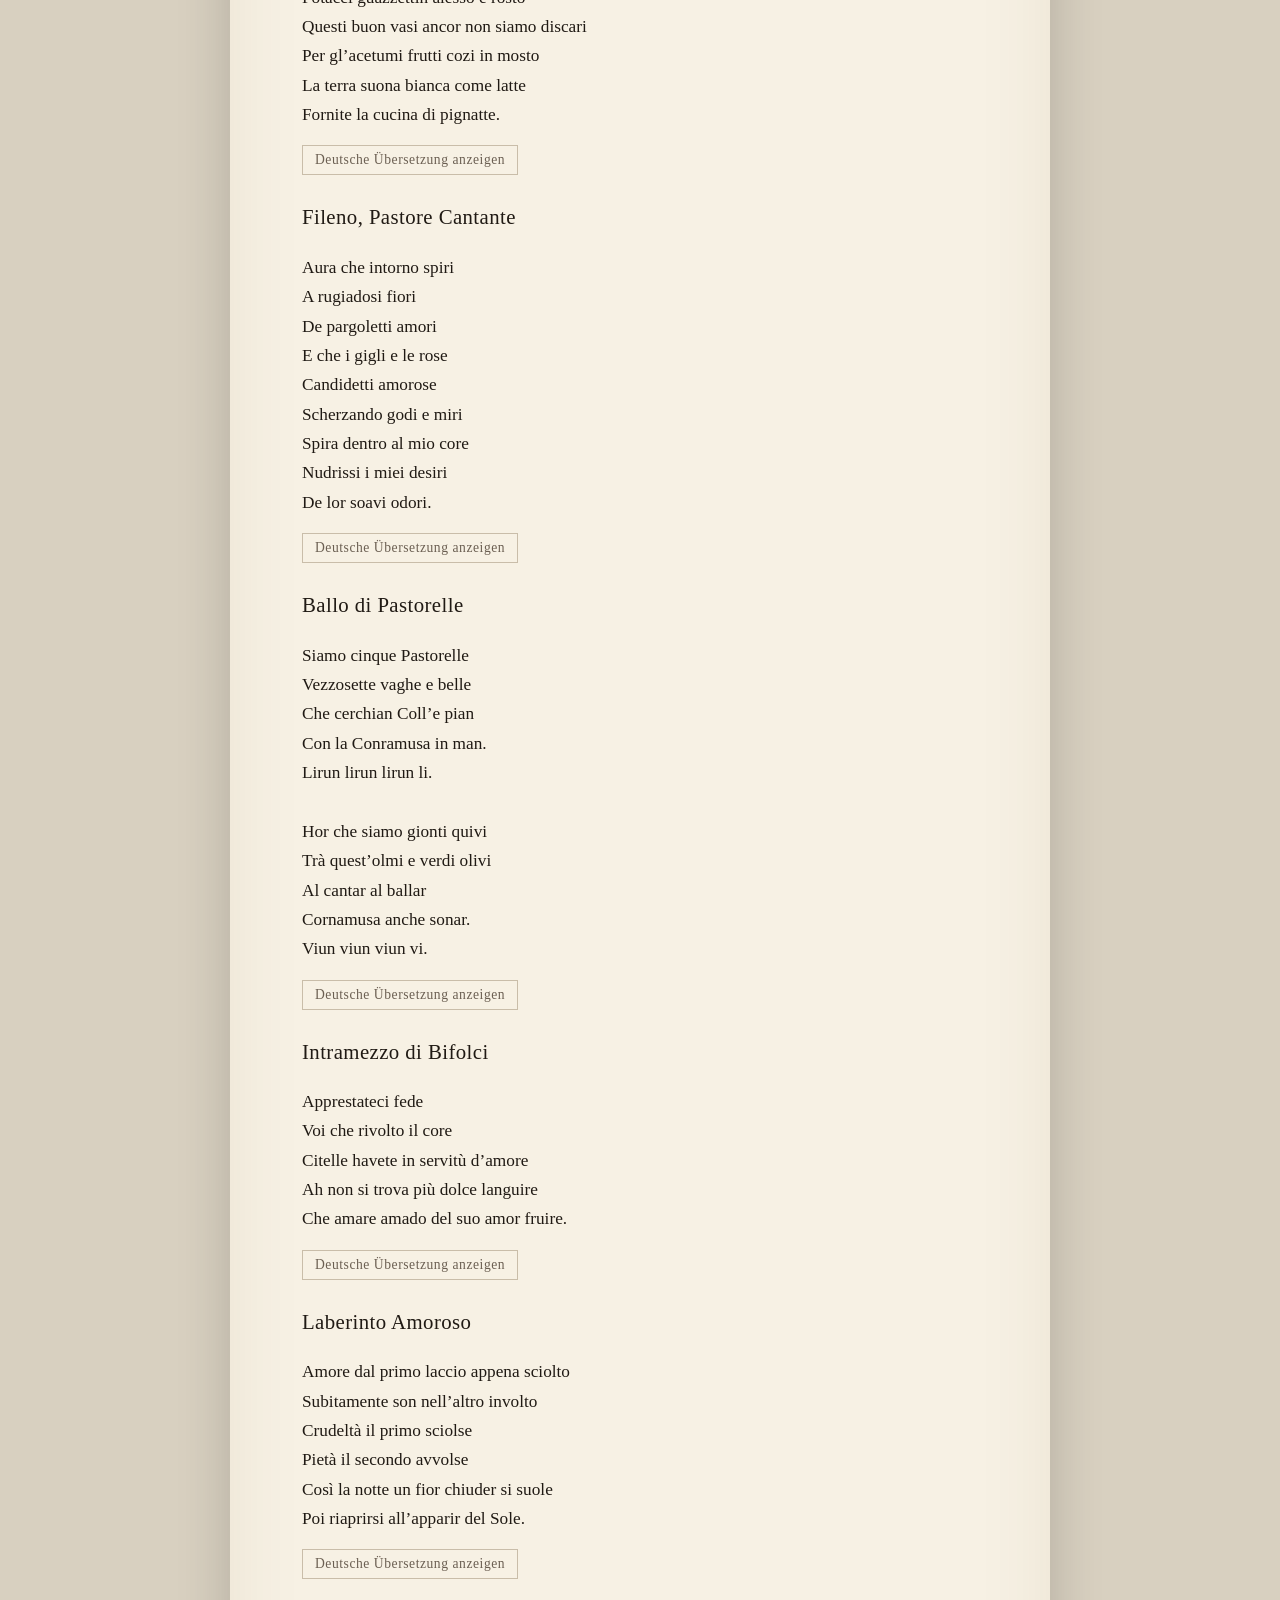
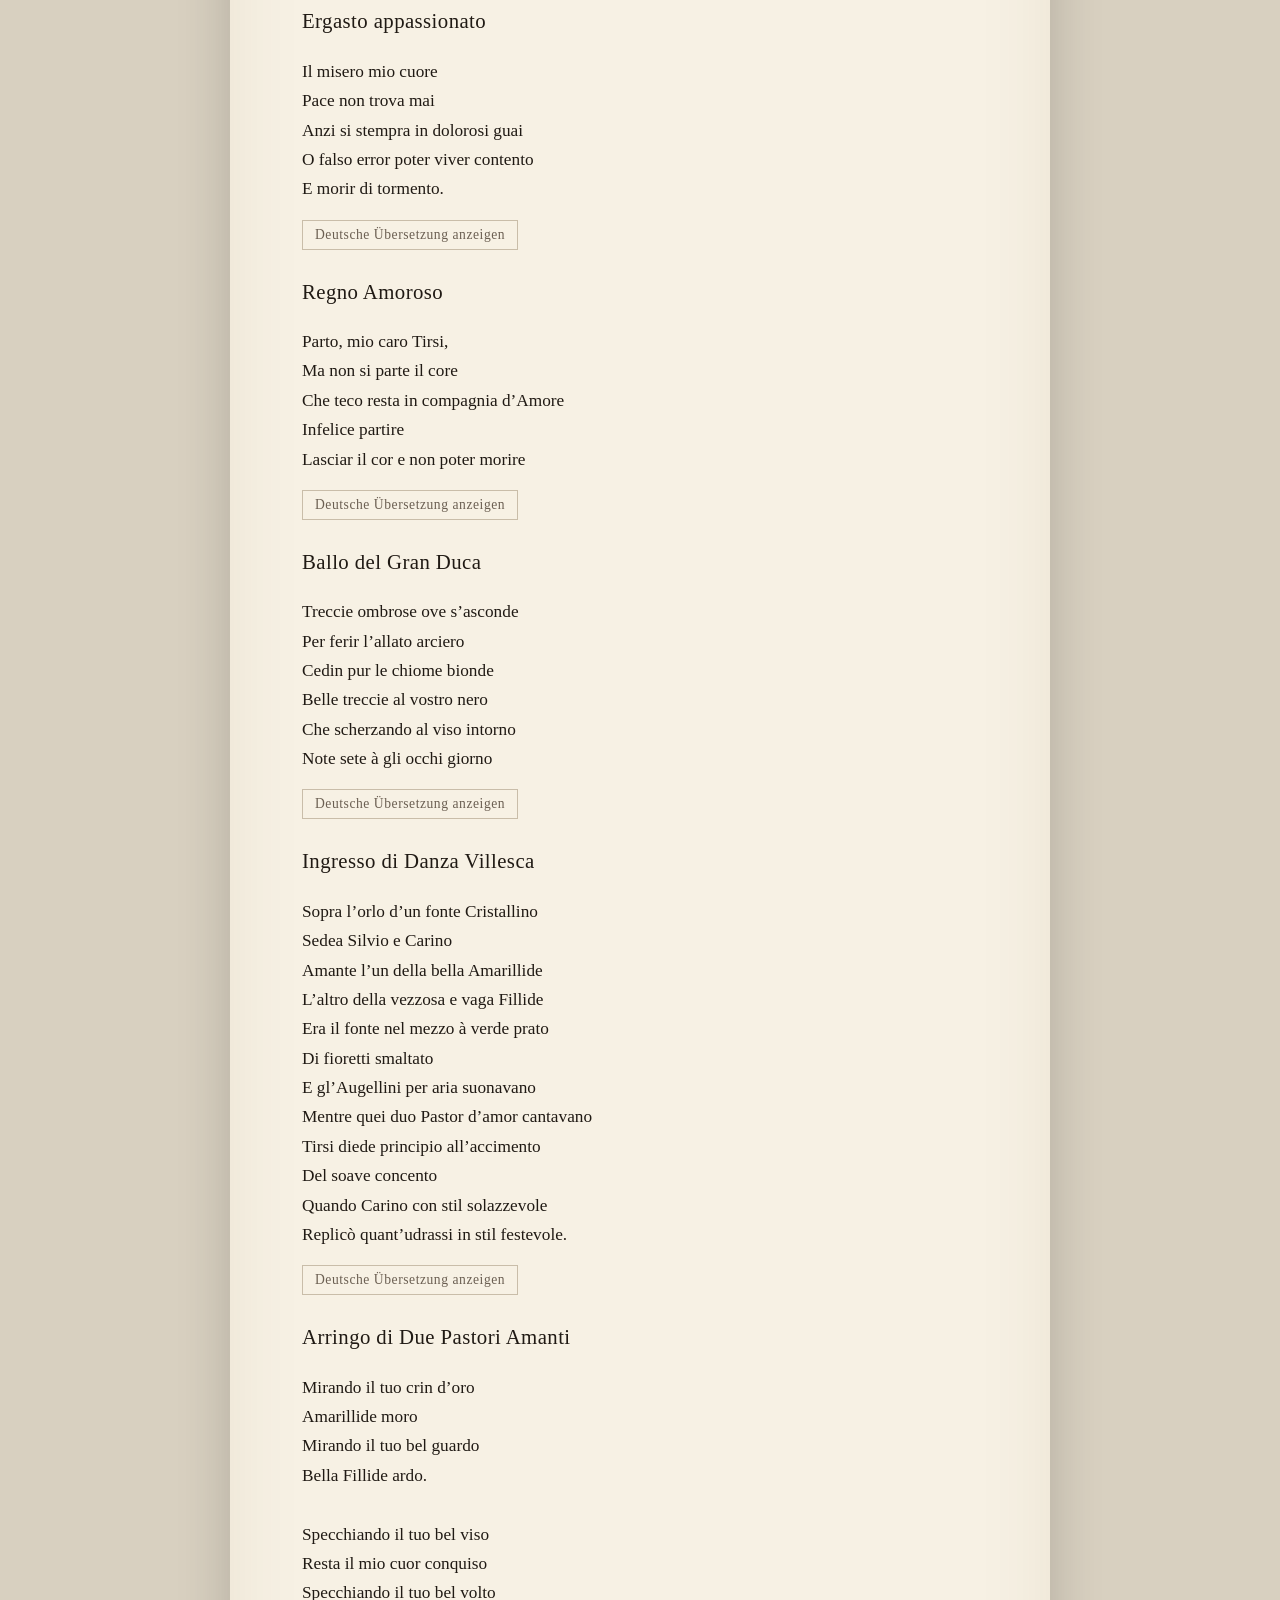
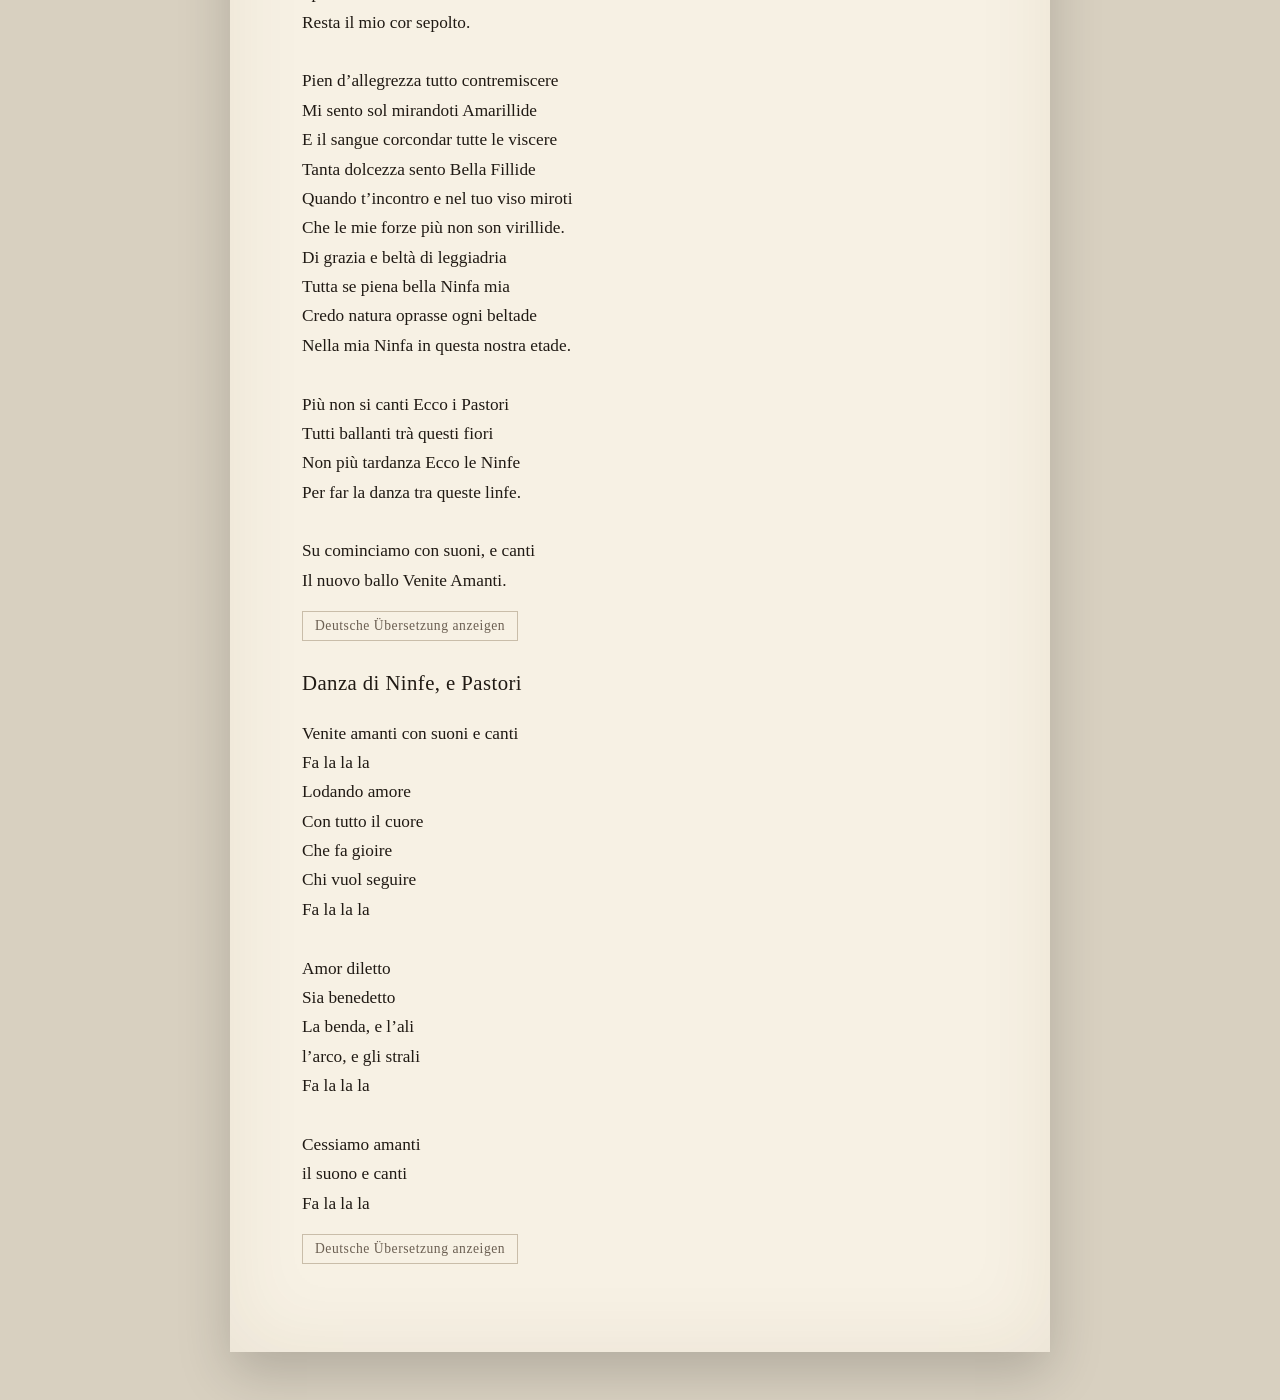
==== commit ab1ae6a6: "fix buttons" ====
--- a/index.html
+++ b/index.html
@@ -15,8 +15,8 @@
     </header>
 
     <nav class="section-jump" aria-label="Section navigation">
-      <a href="#notes">PROGRAMMHINWEISE</a>
-      <a href="#texts">TEXTE</a>
+      <a href="#notes">Zum Programm</a>
+      <a href="#texts">Zum Texte</a>
     </nav>
 
     <section class="notes-section" id="notes">
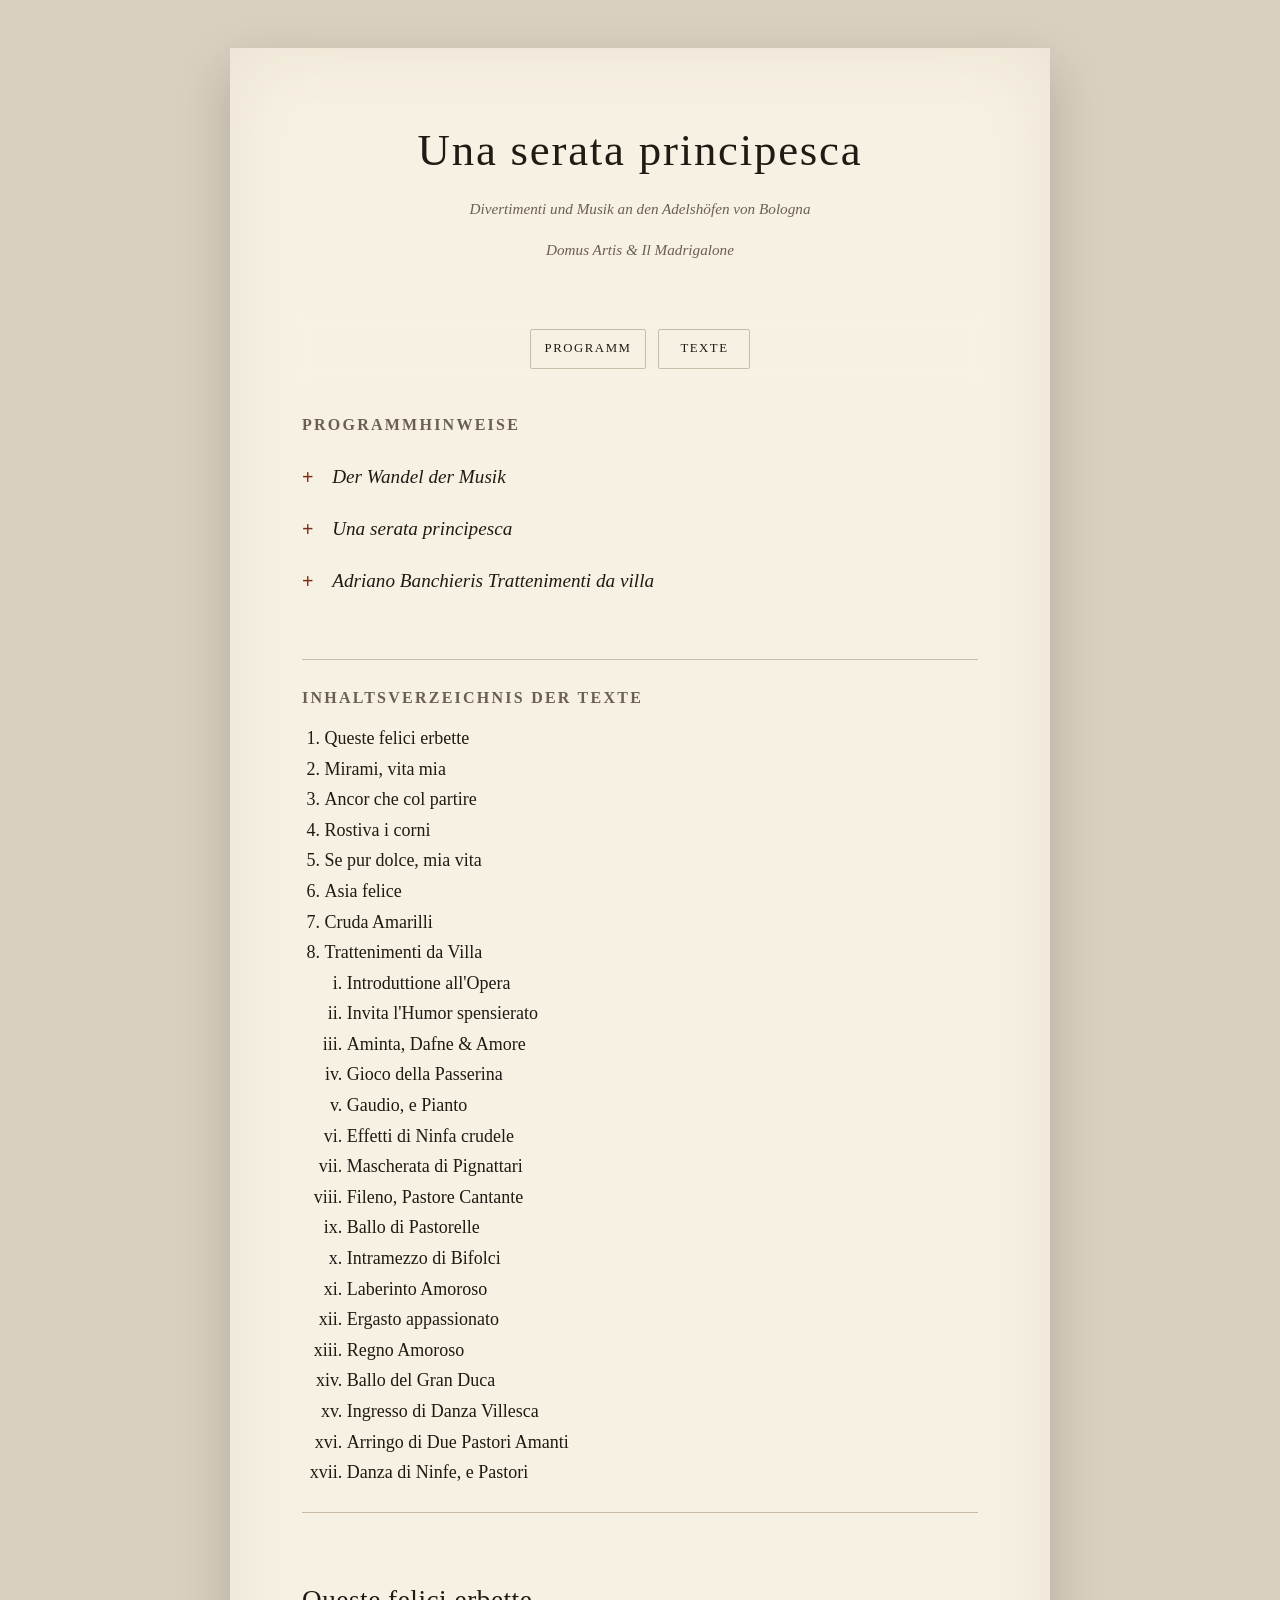
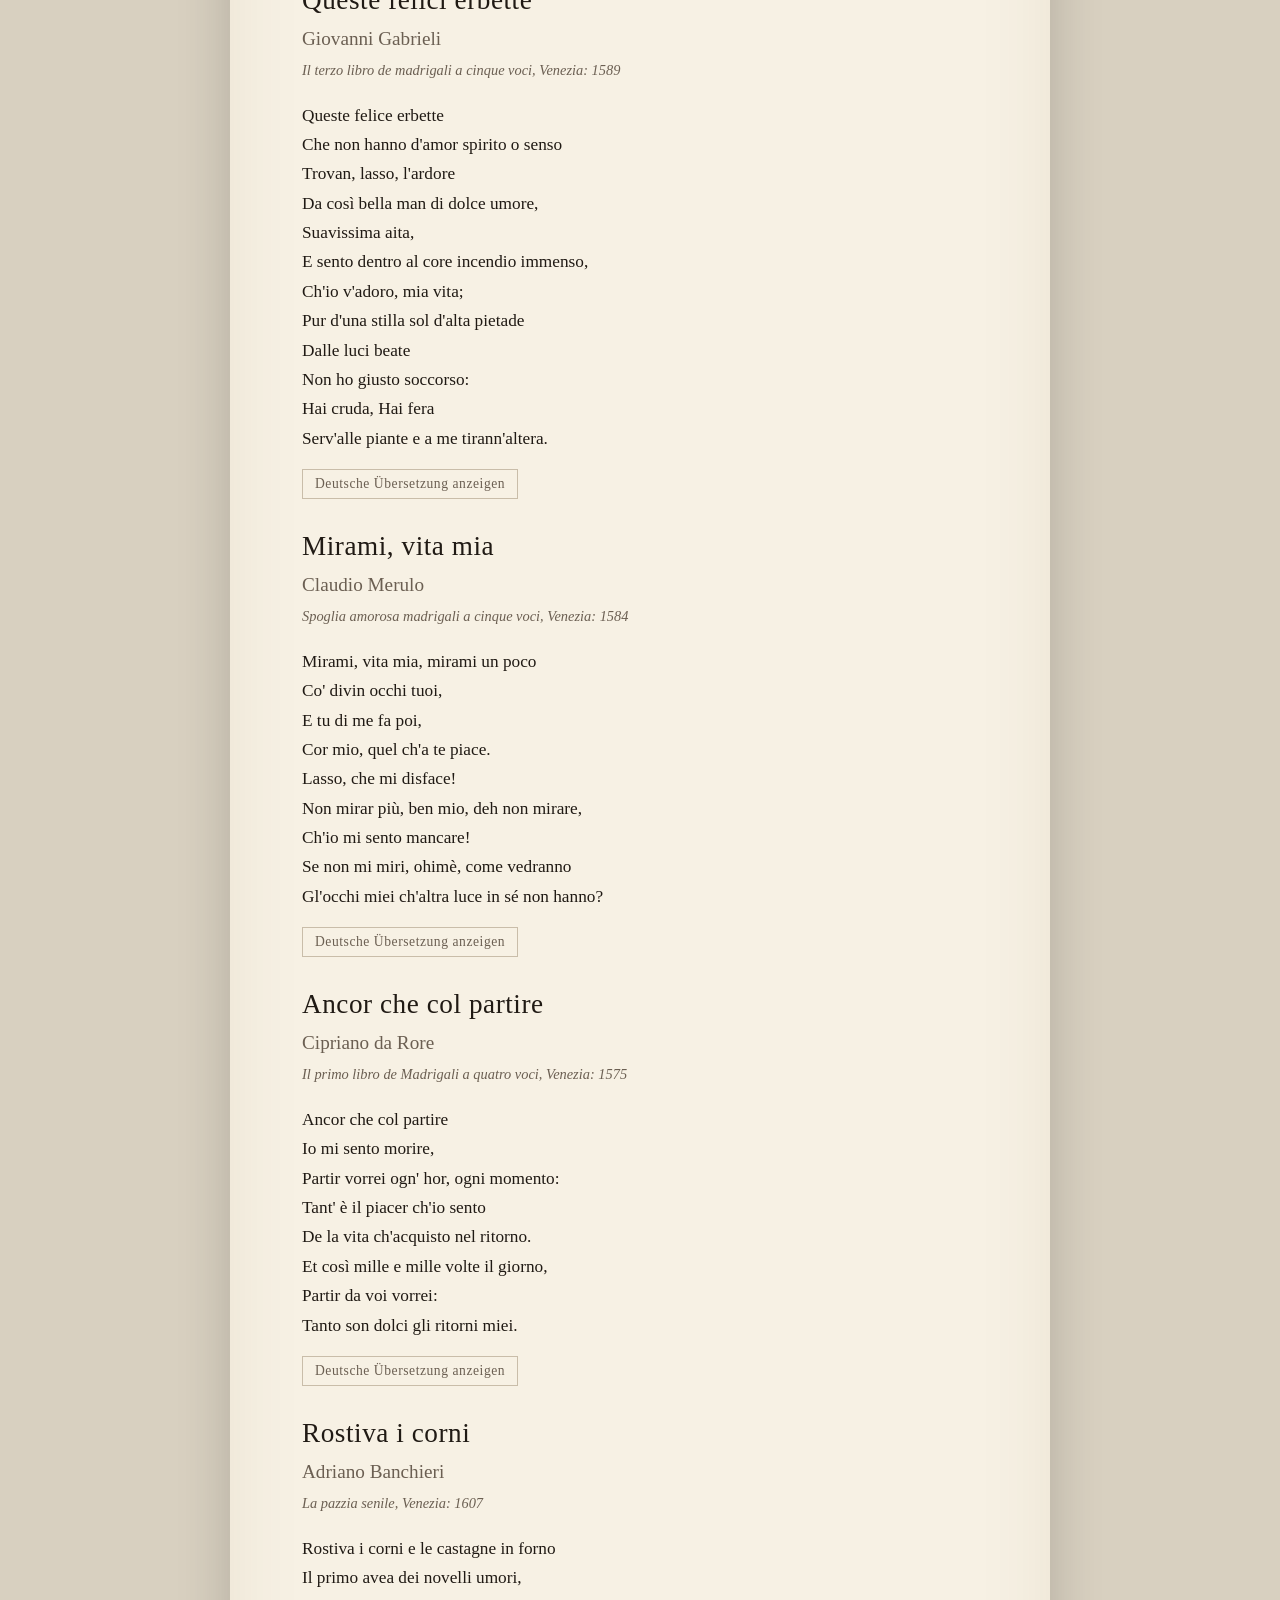
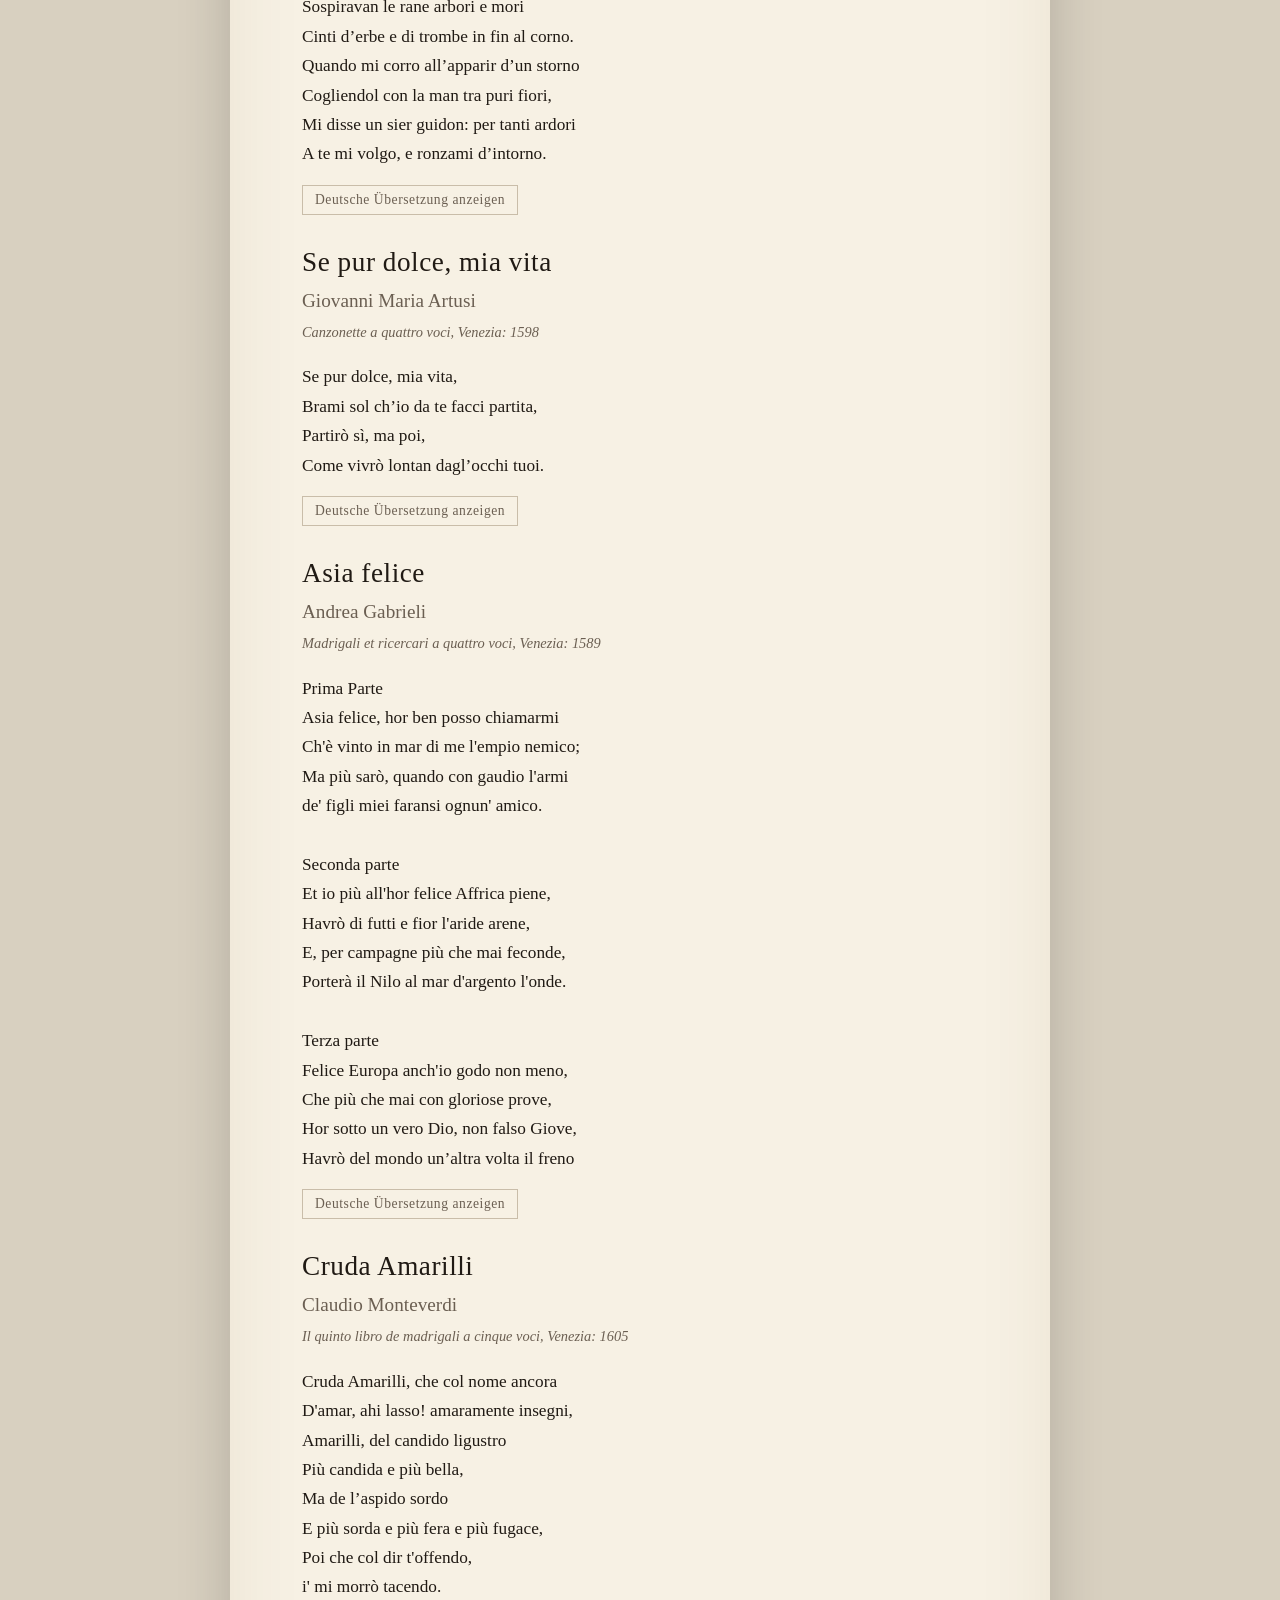
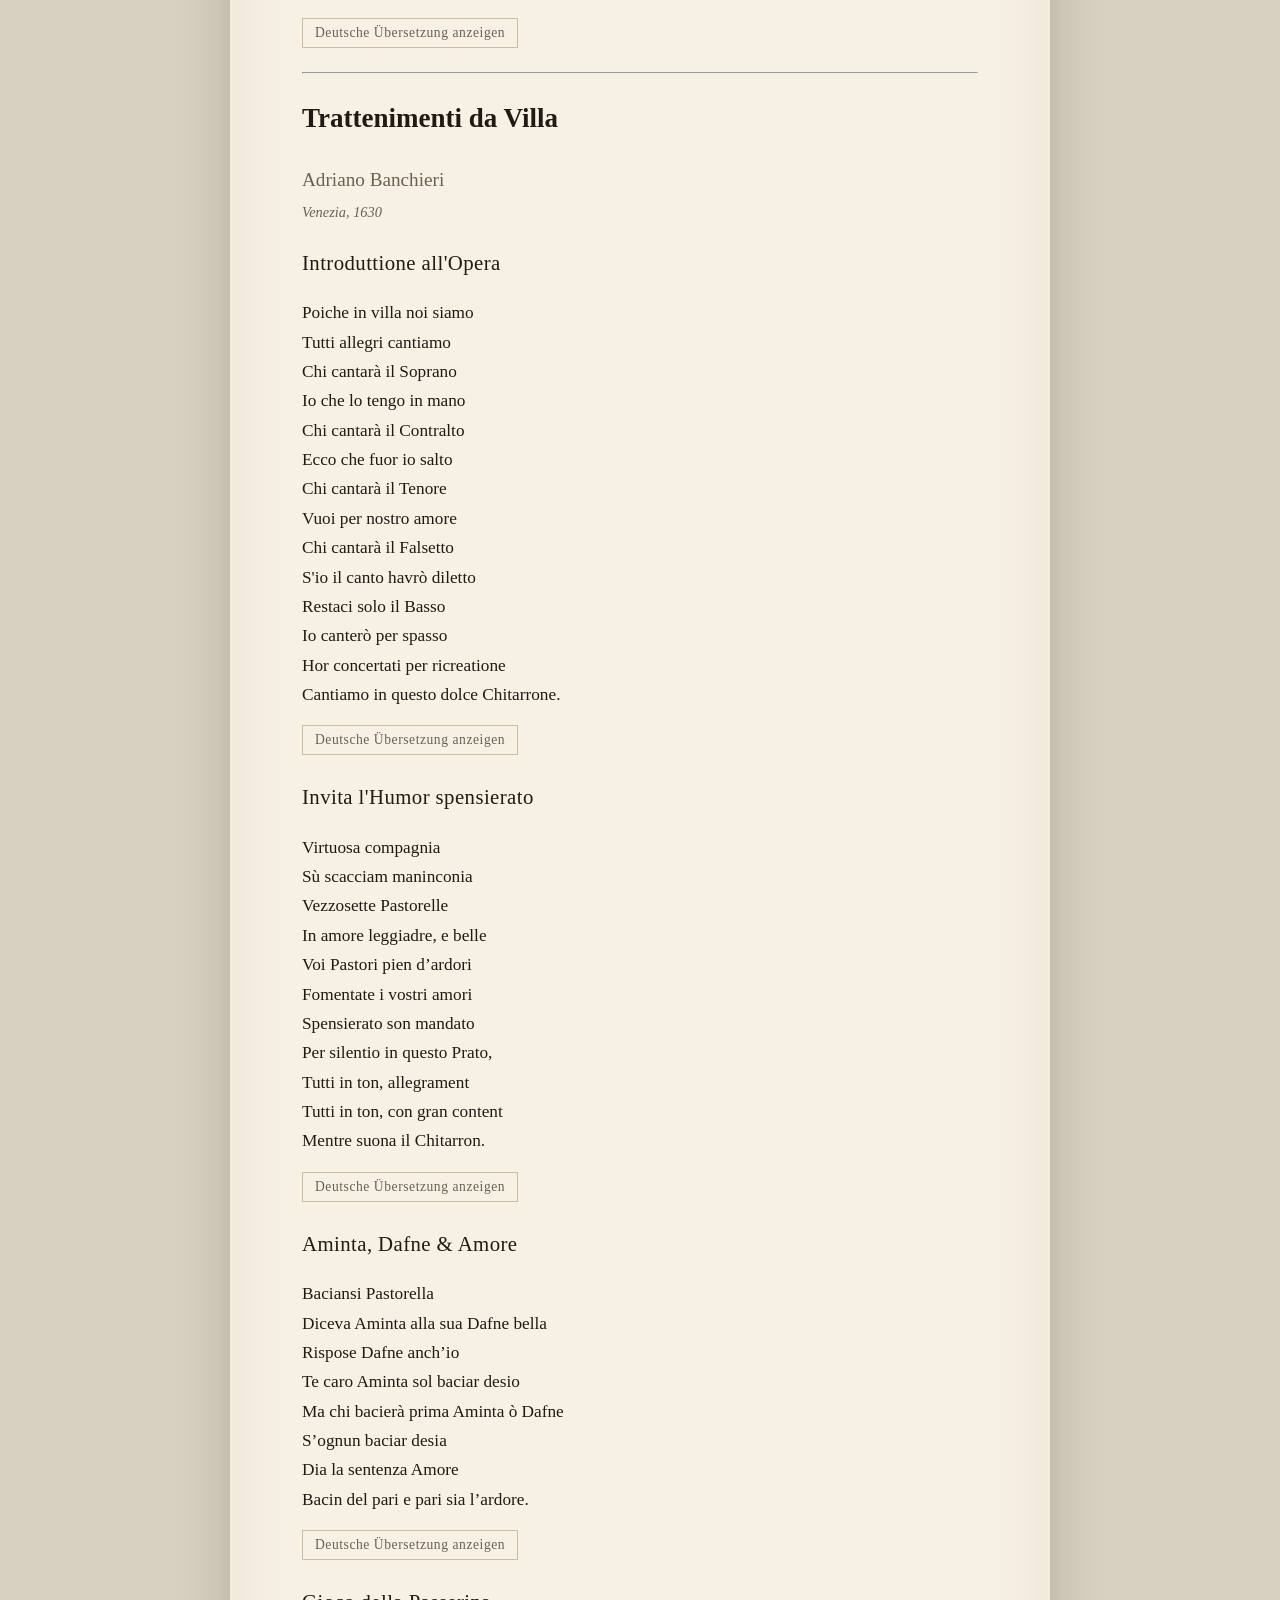
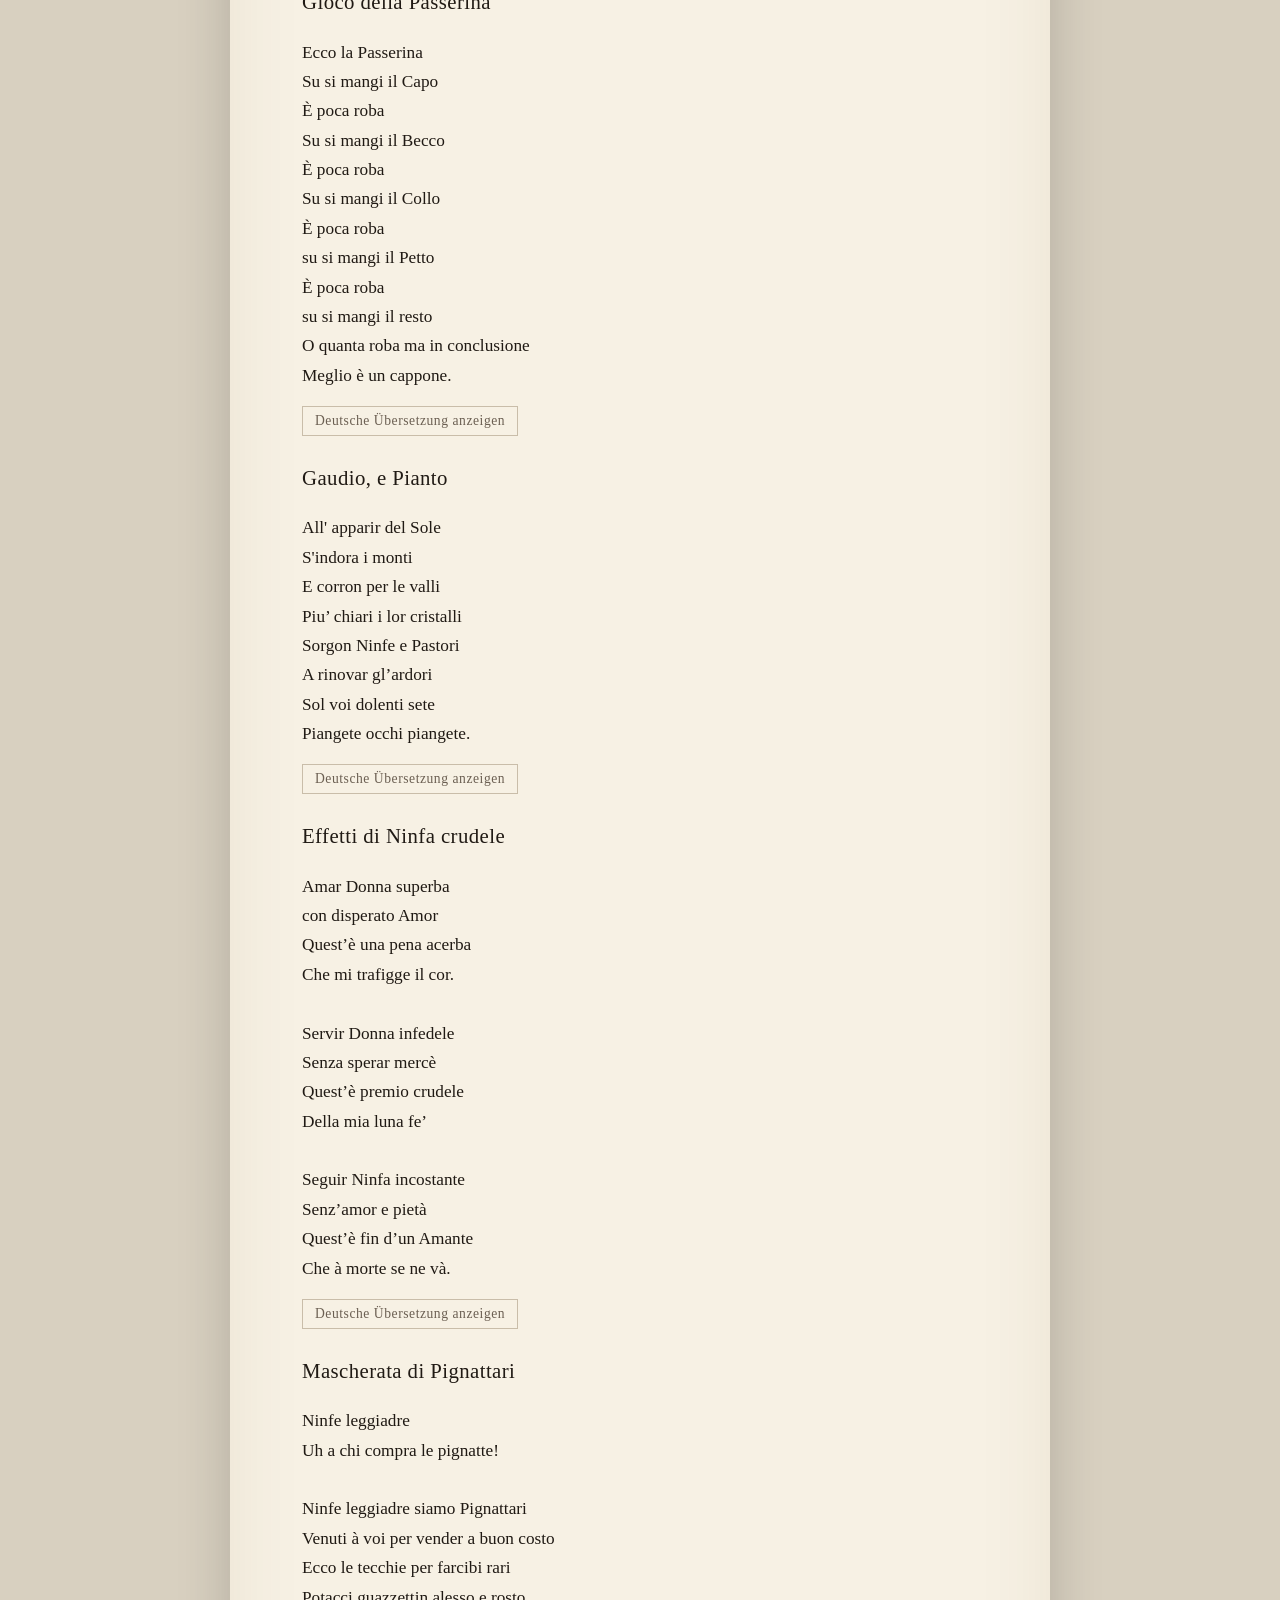
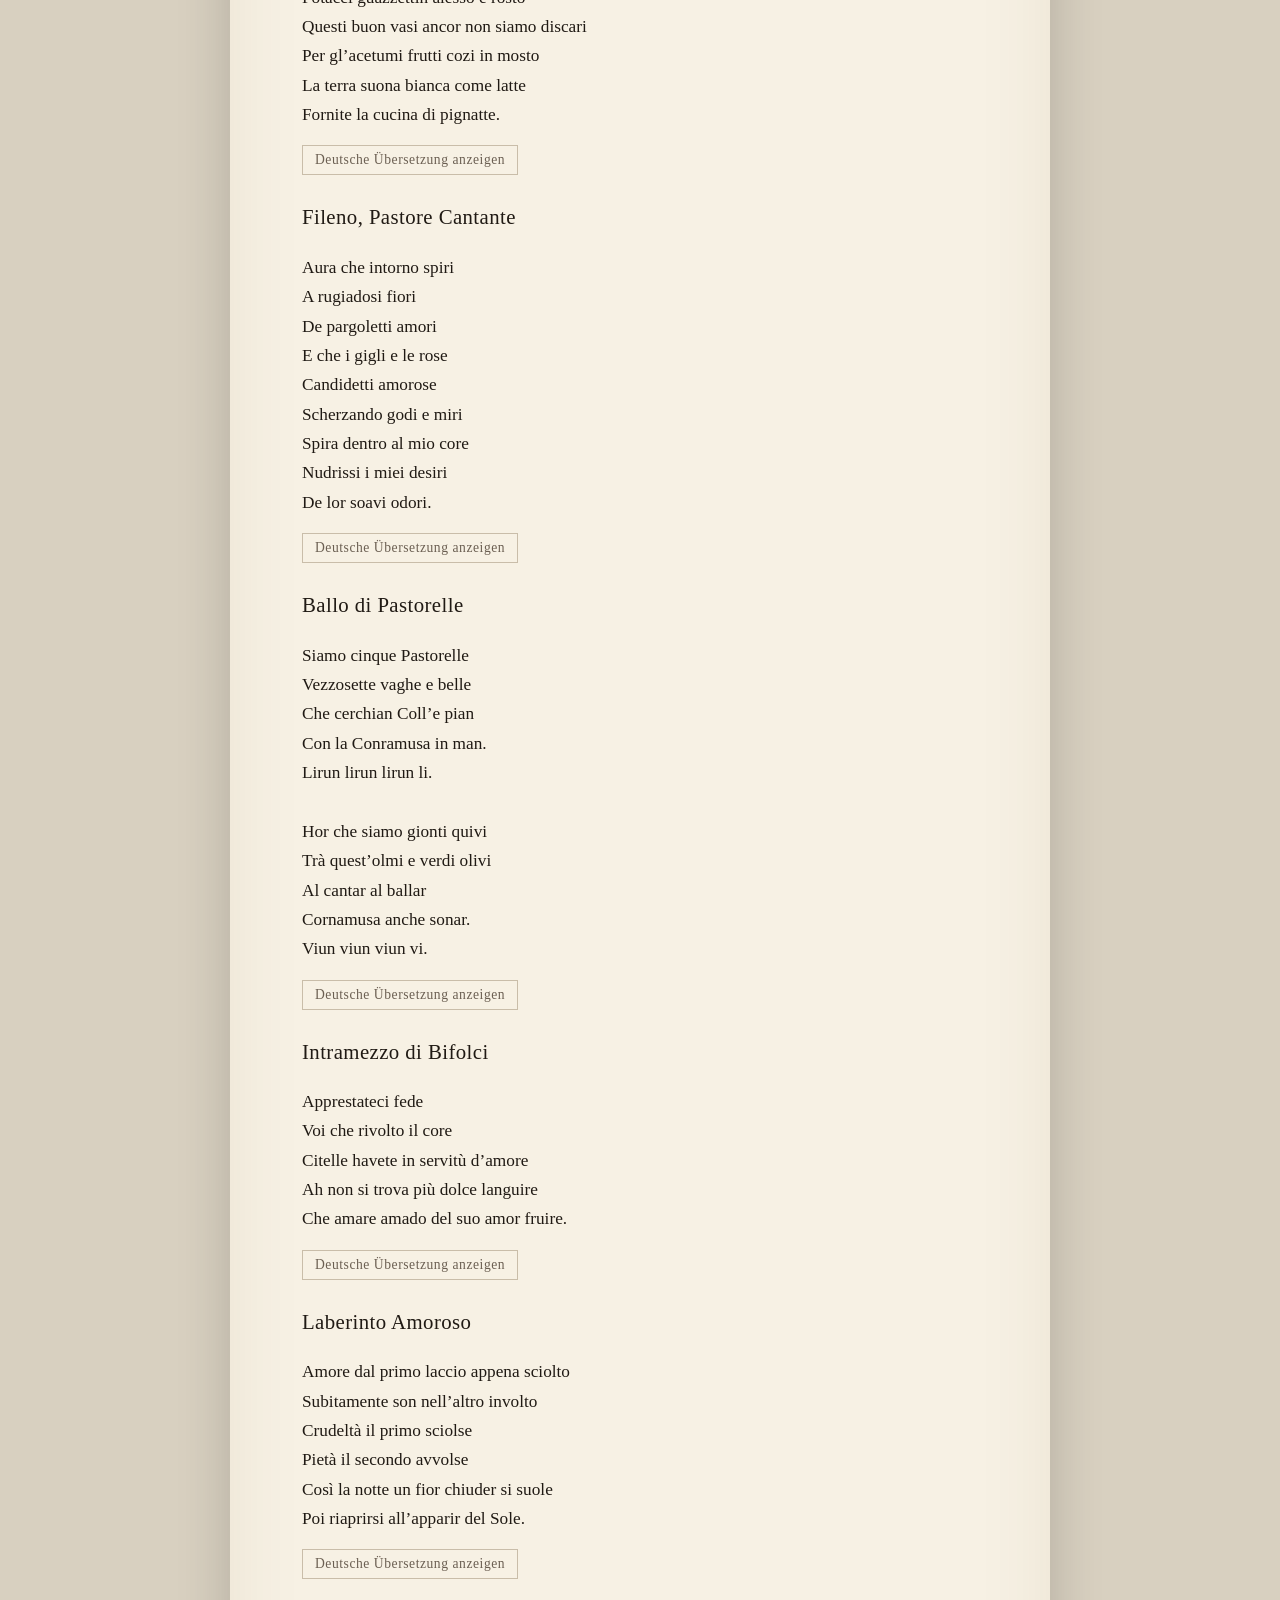
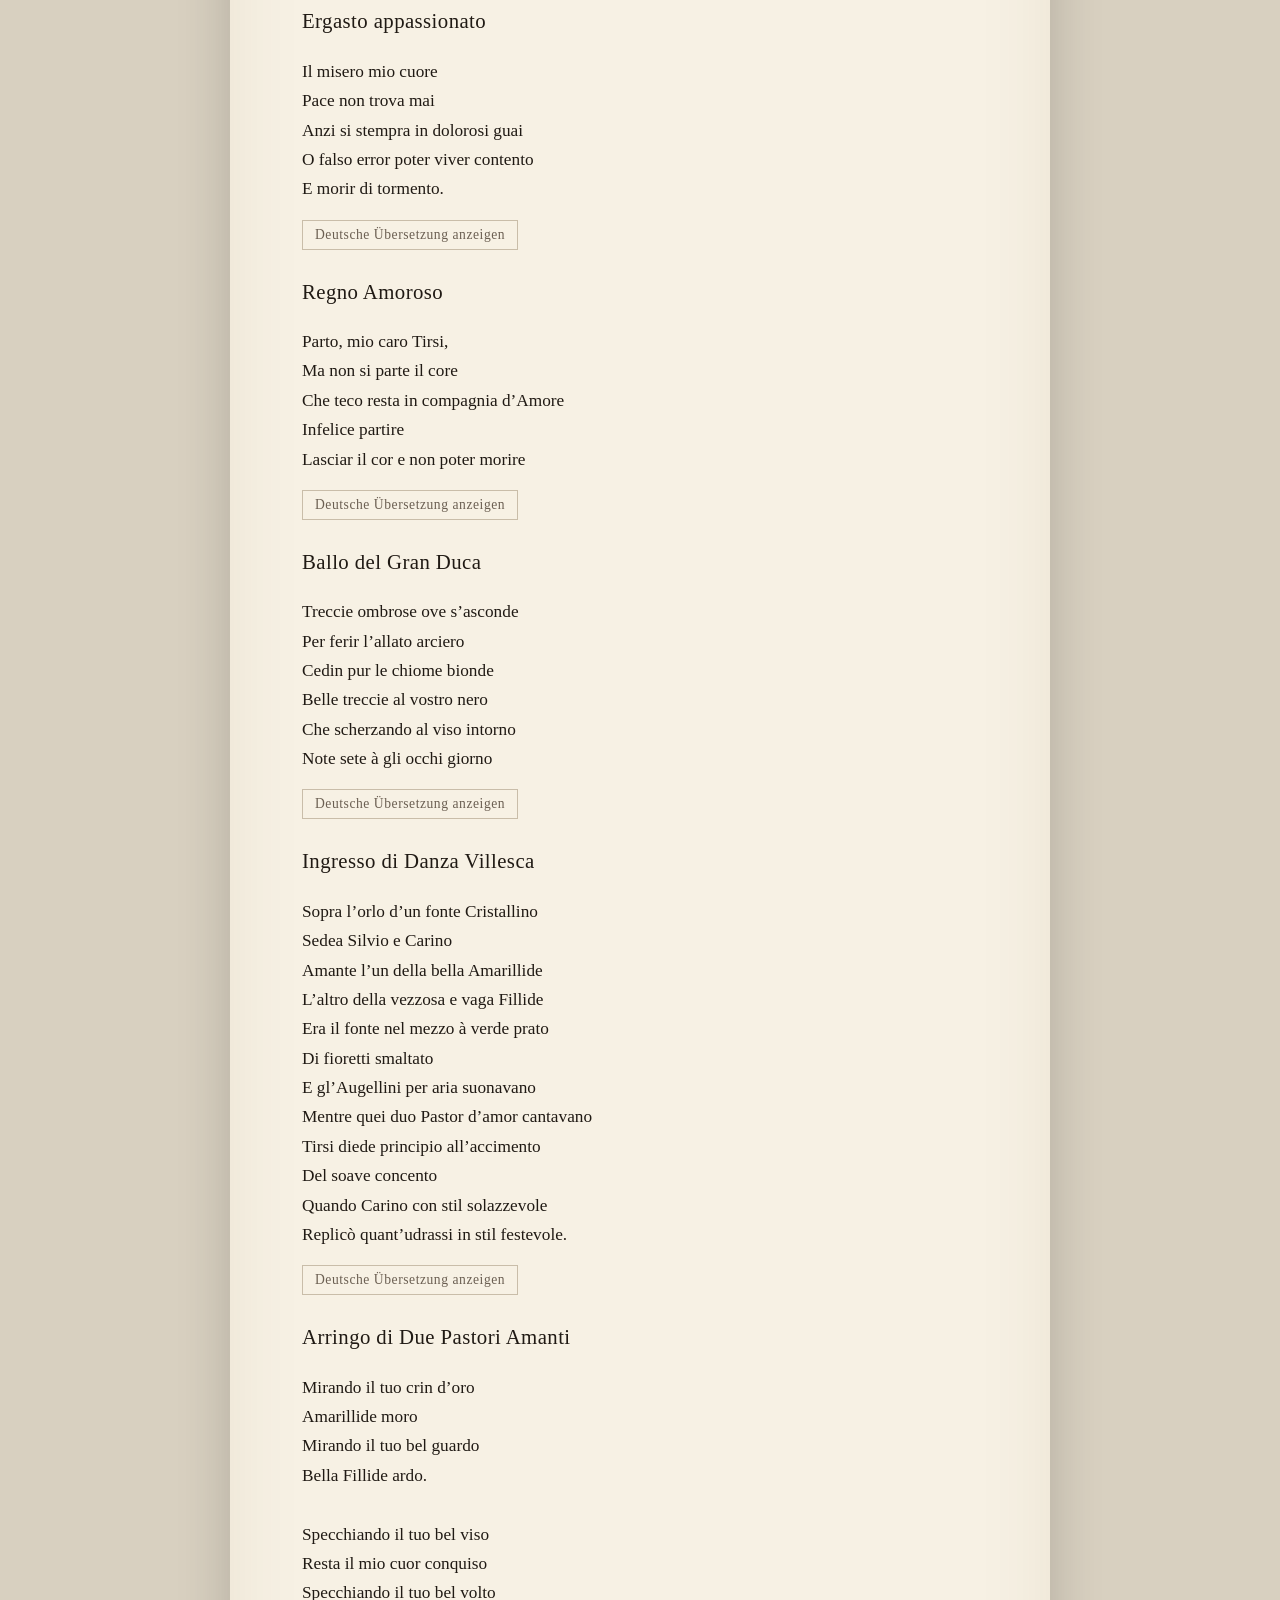
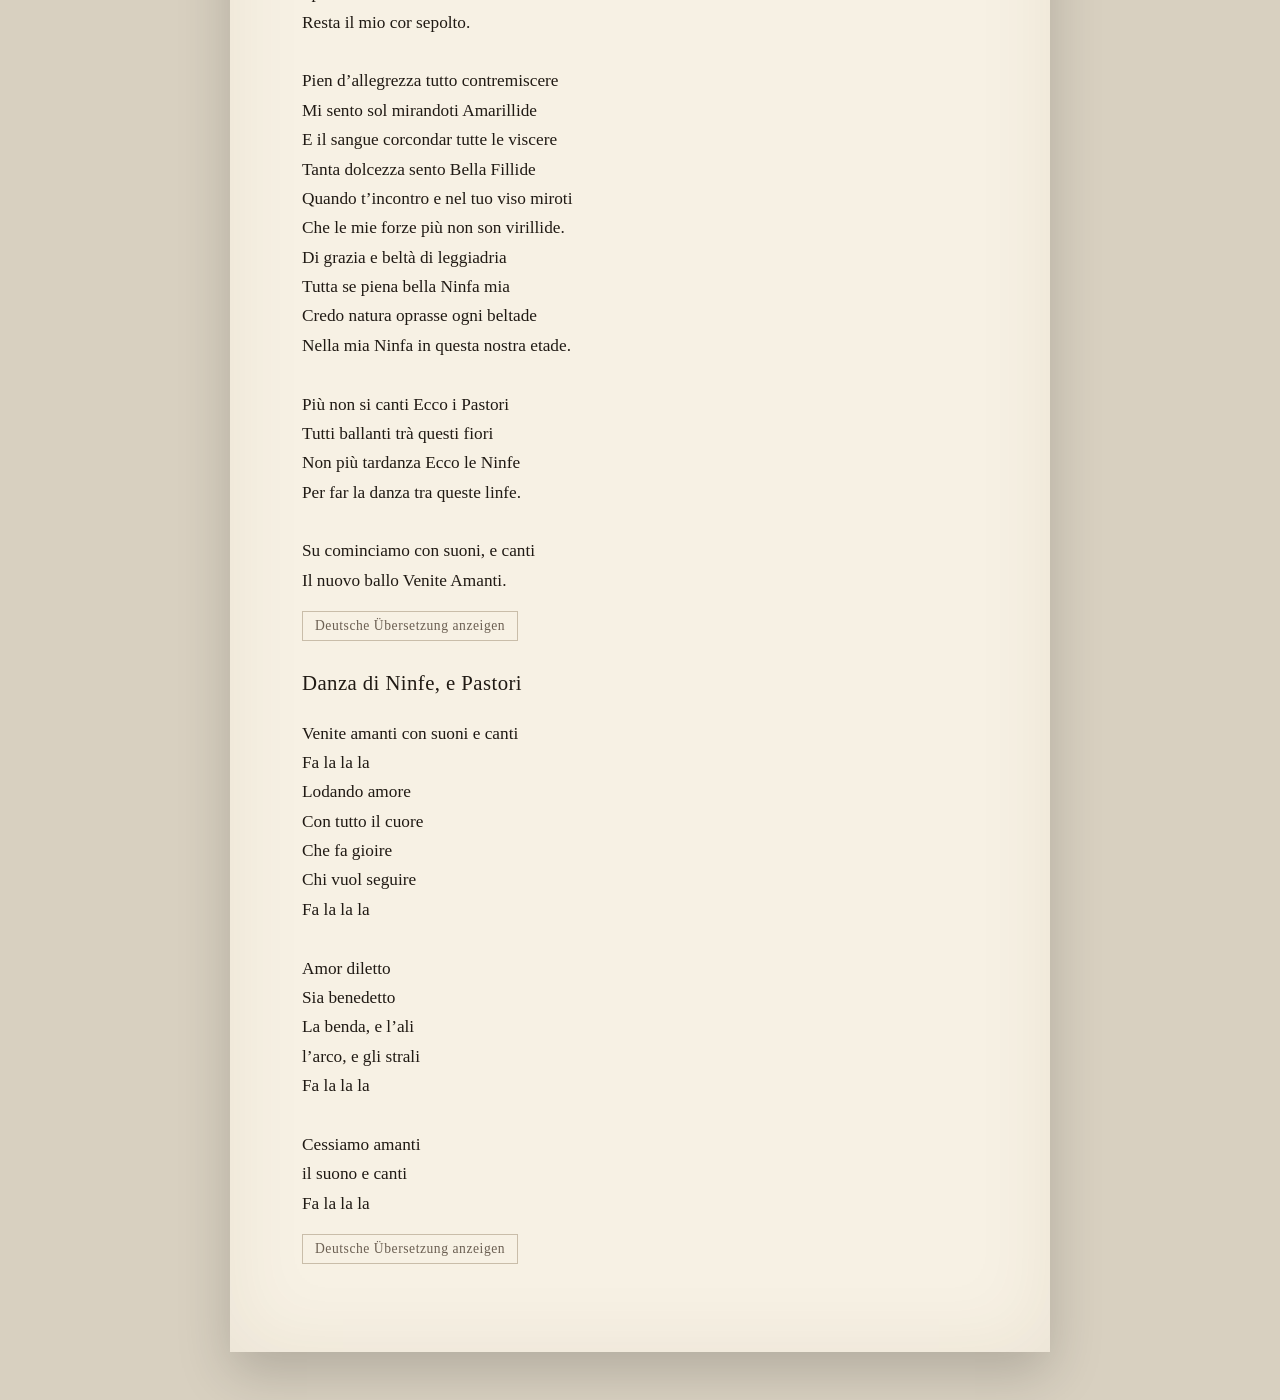
==== commit 1df446c9: "fix buttons 2" ====
--- a/index.html
+++ b/index.html
@@ -15,8 +15,8 @@
     </header>
 
     <nav class="section-jump" aria-label="Section navigation">
-      <a href="#notes">Zum Programm</a>
-      <a href="#texts">Zum Texte</a>
+      <a href="#notes">PROGRAMM</a>
+      <a href="#texts">TEXTE</a>
     </nav>
 
     <section class="notes-section" id="notes">
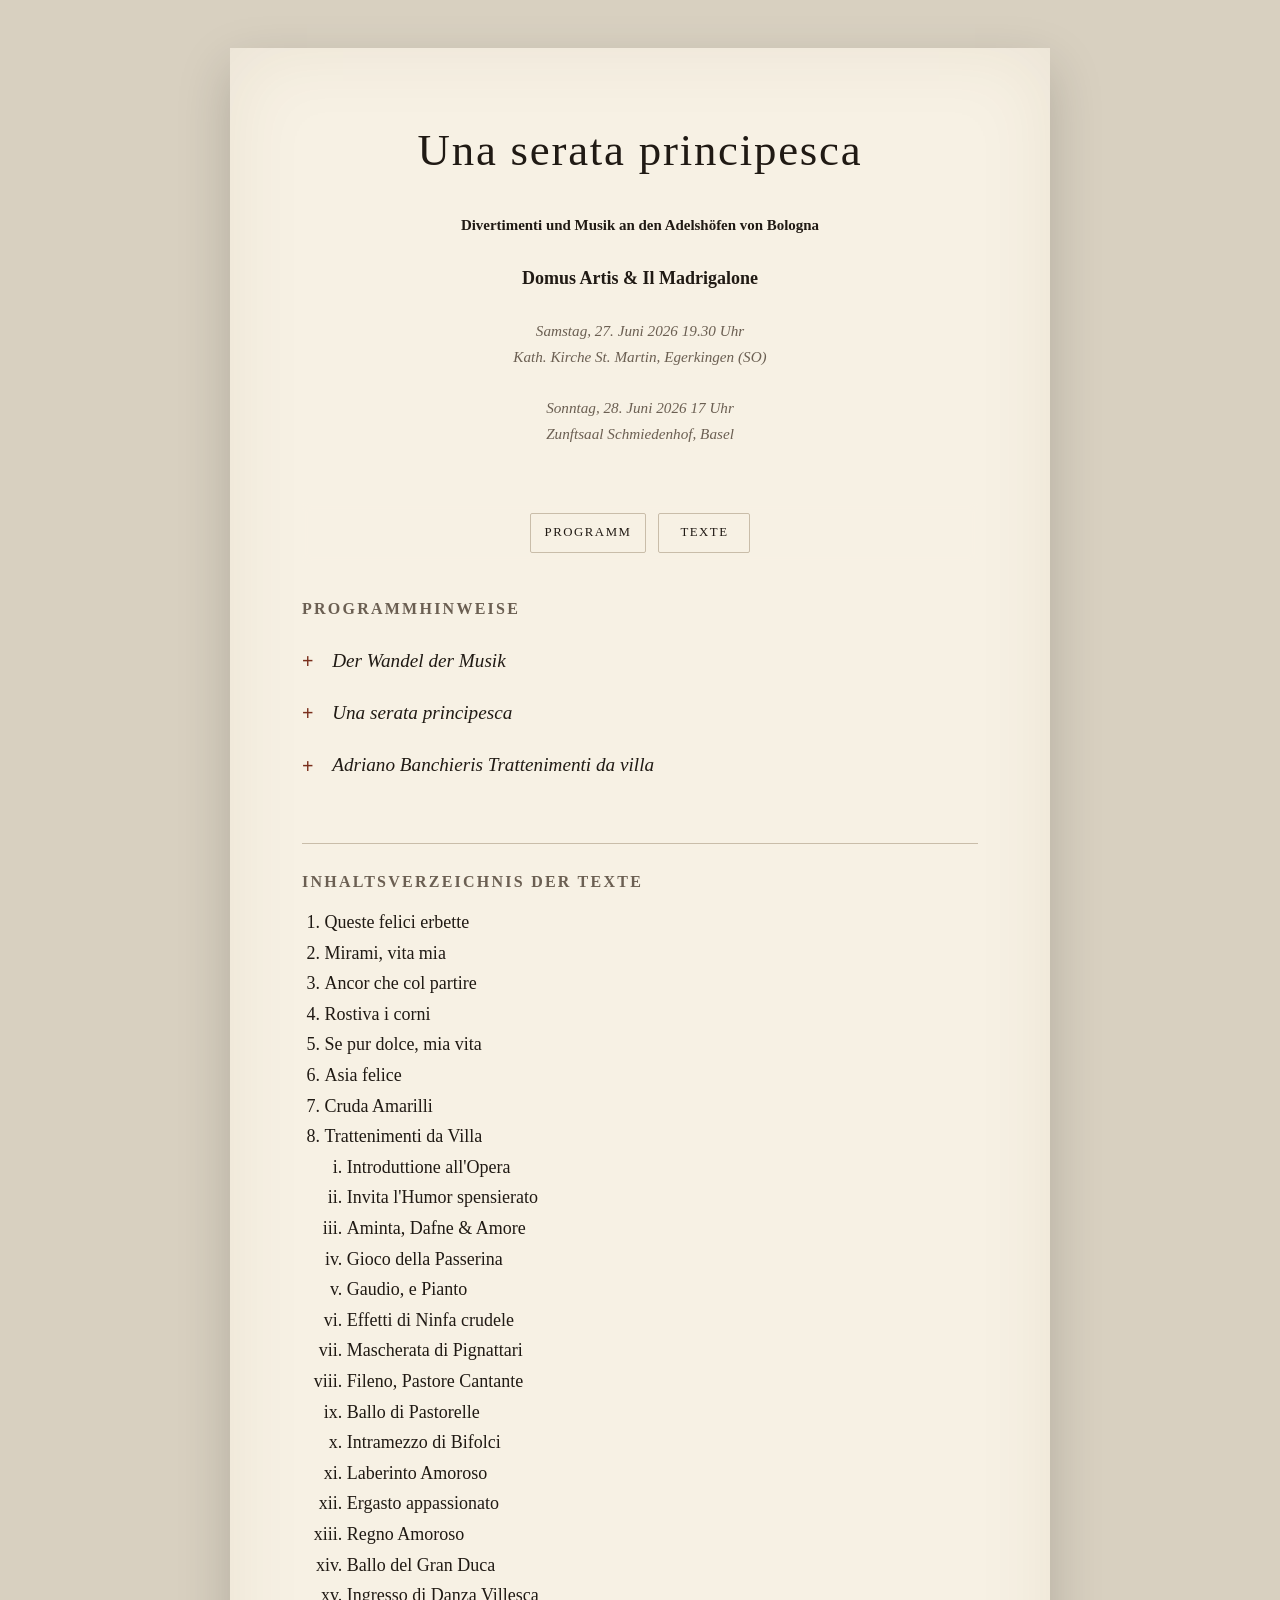
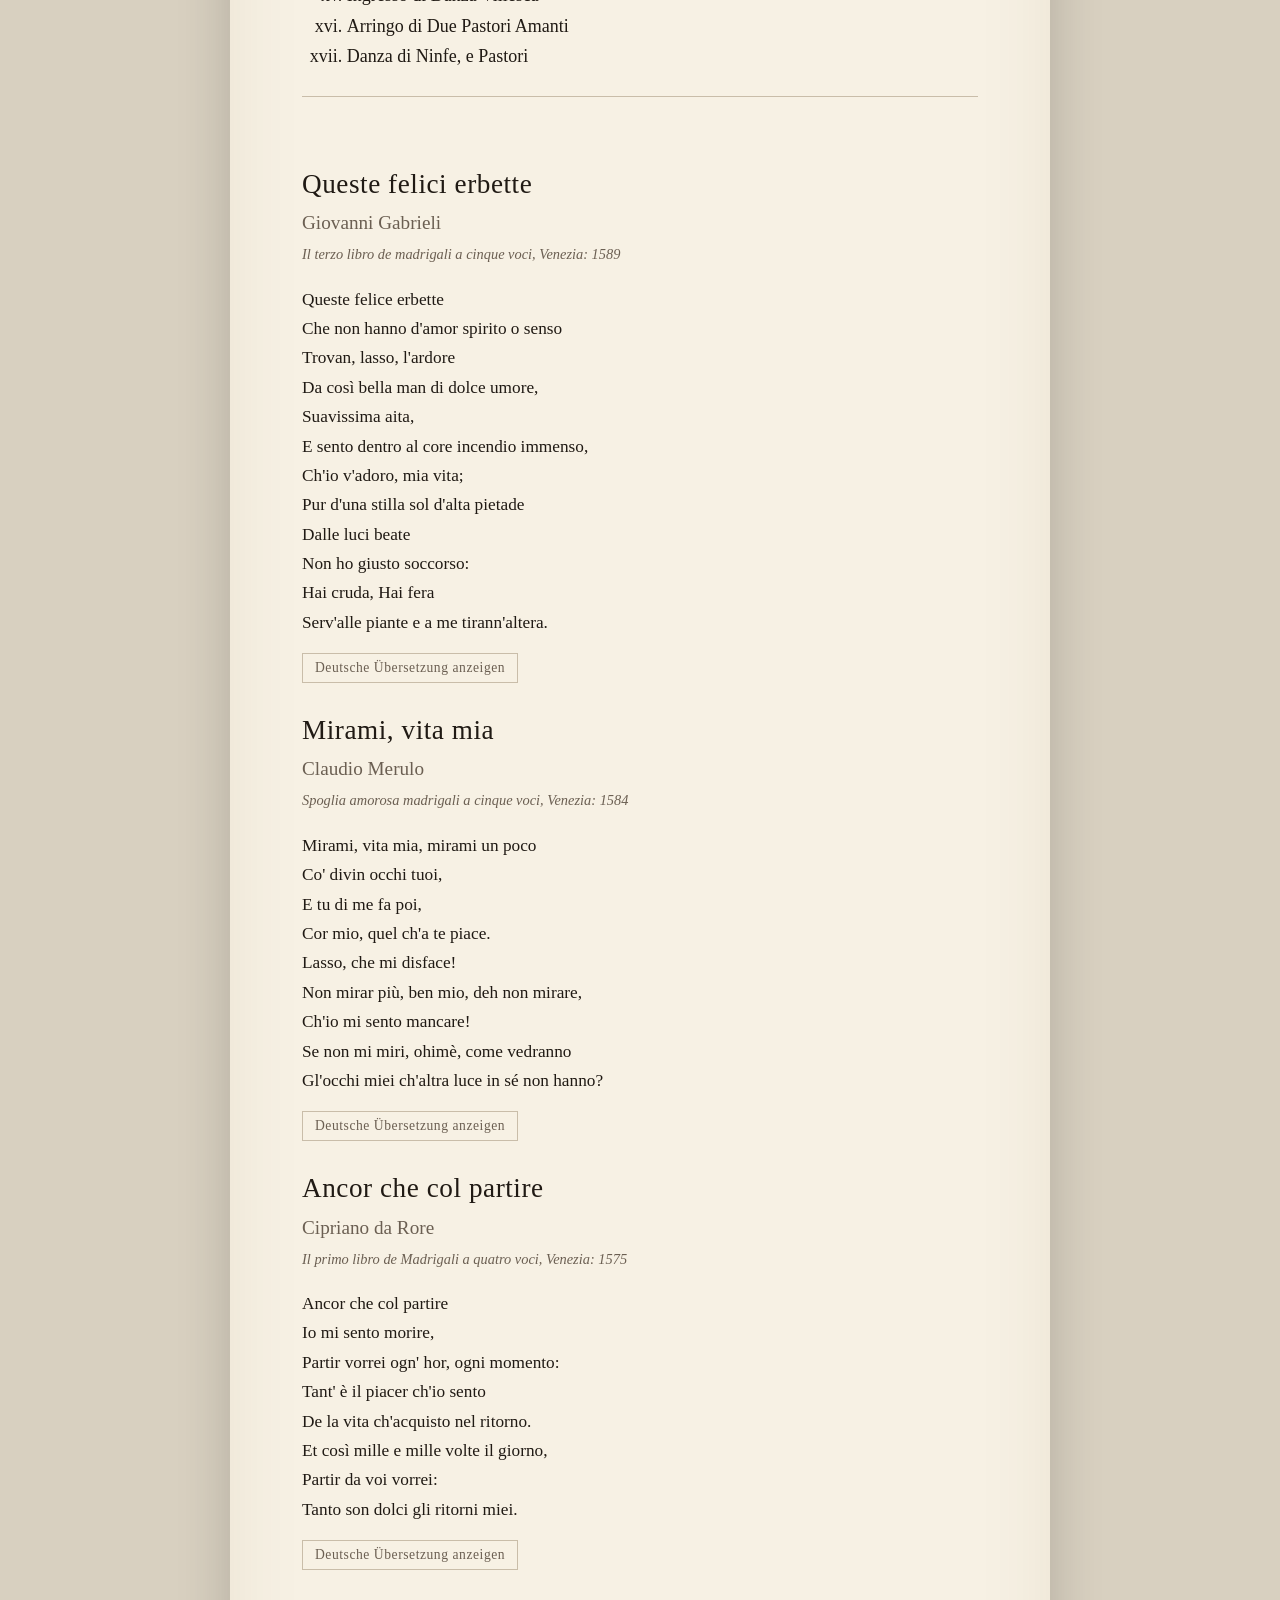
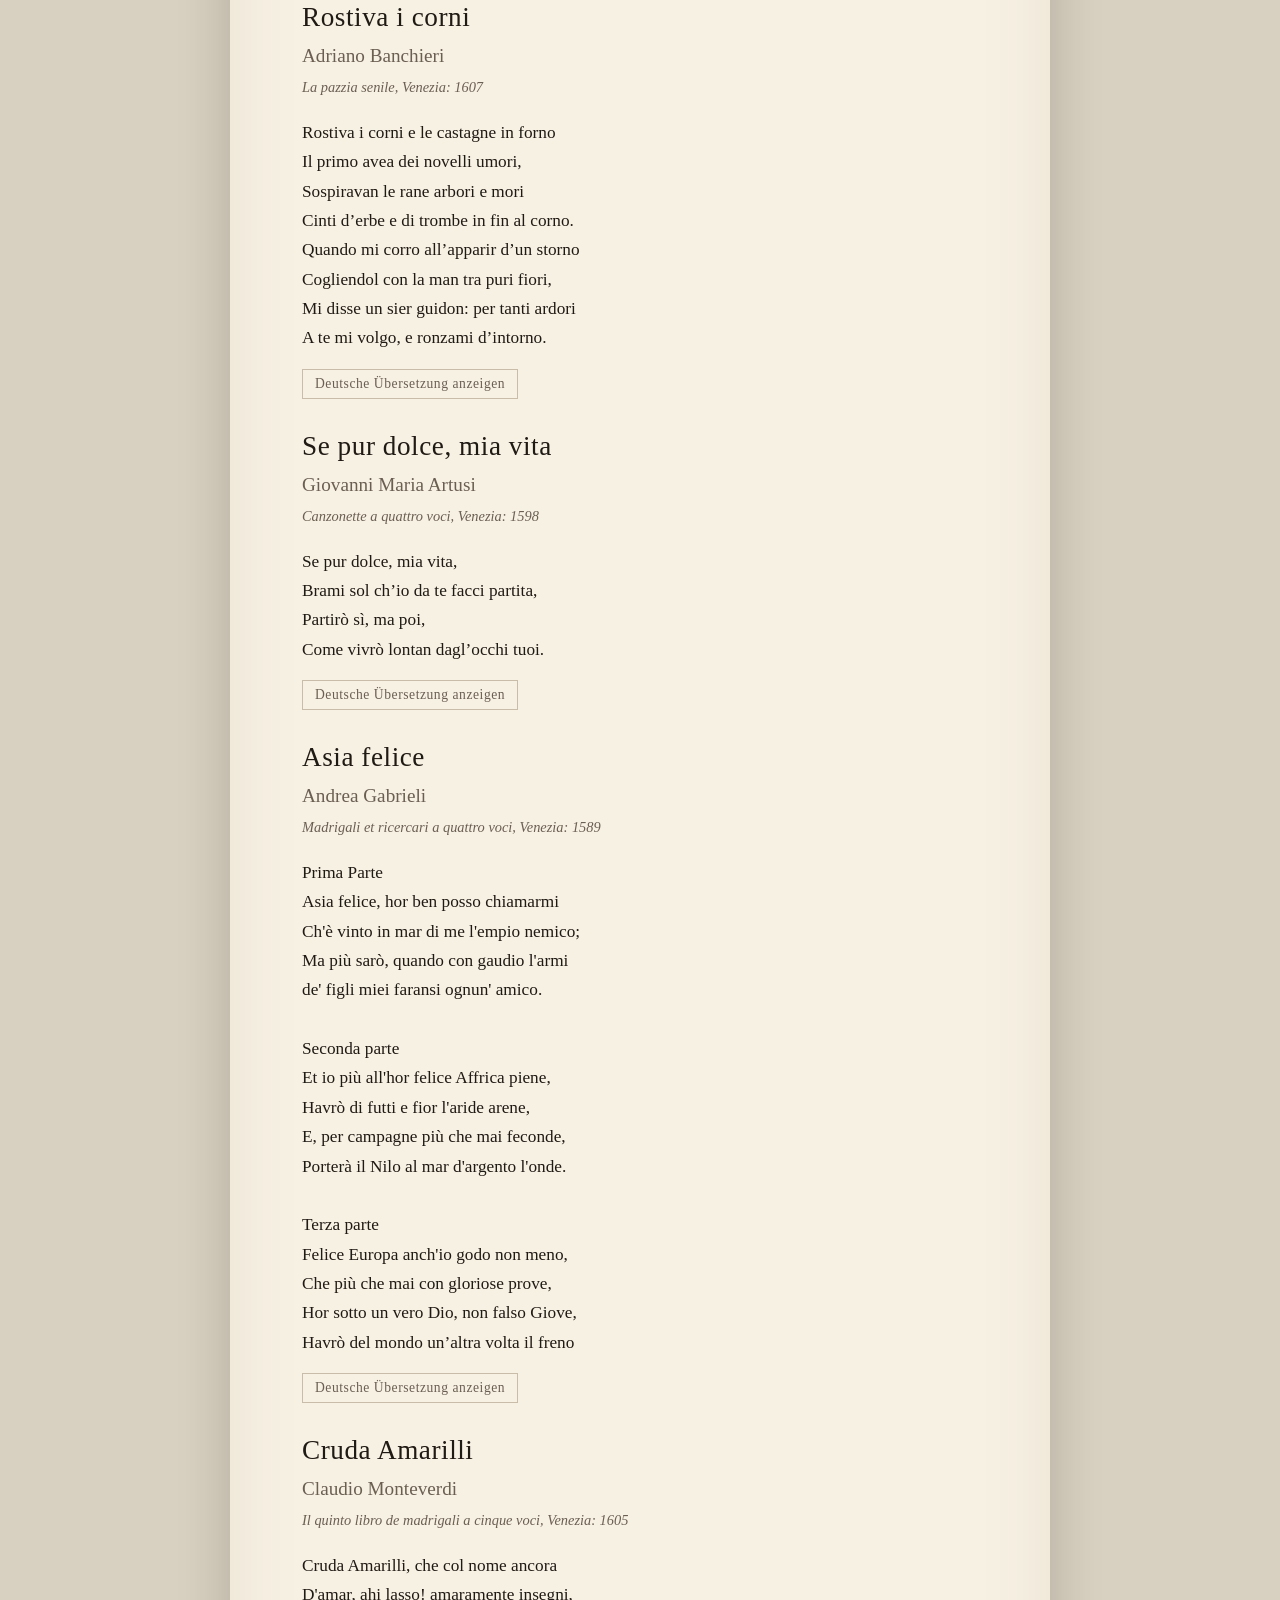
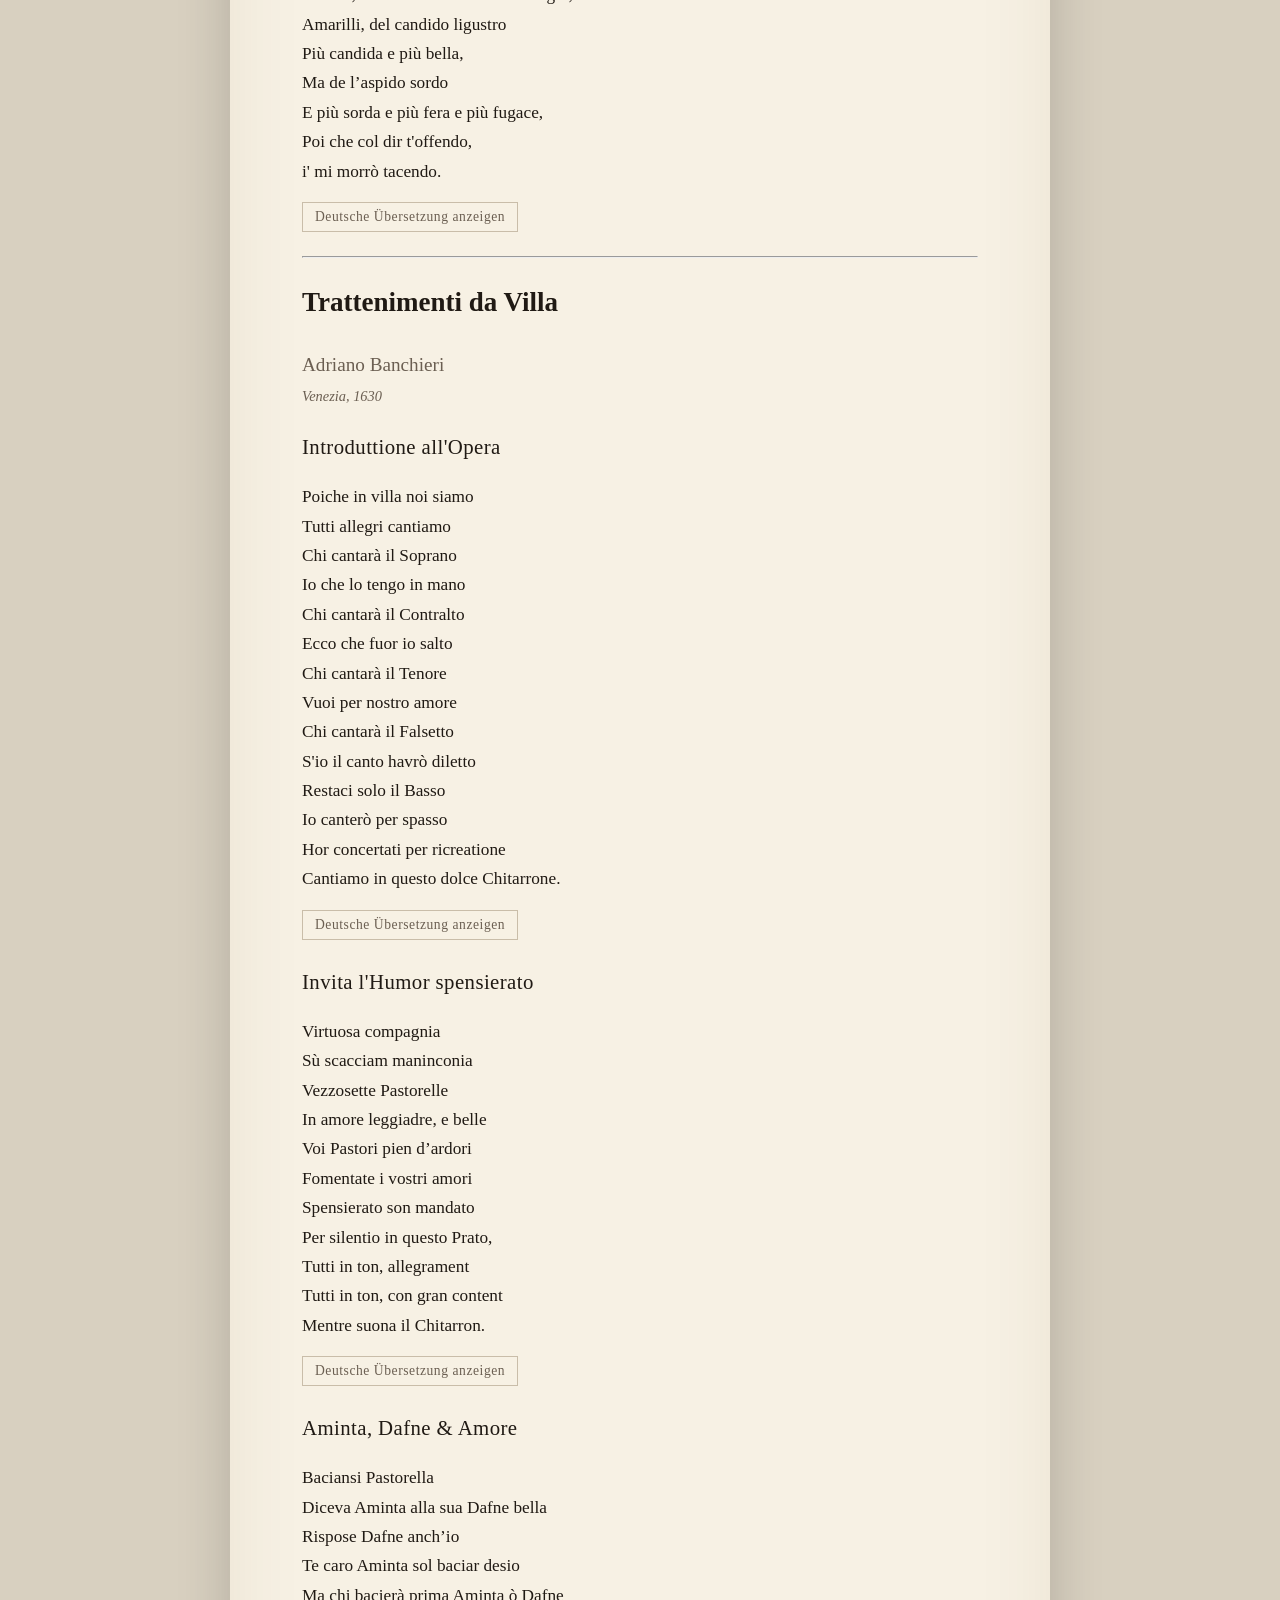
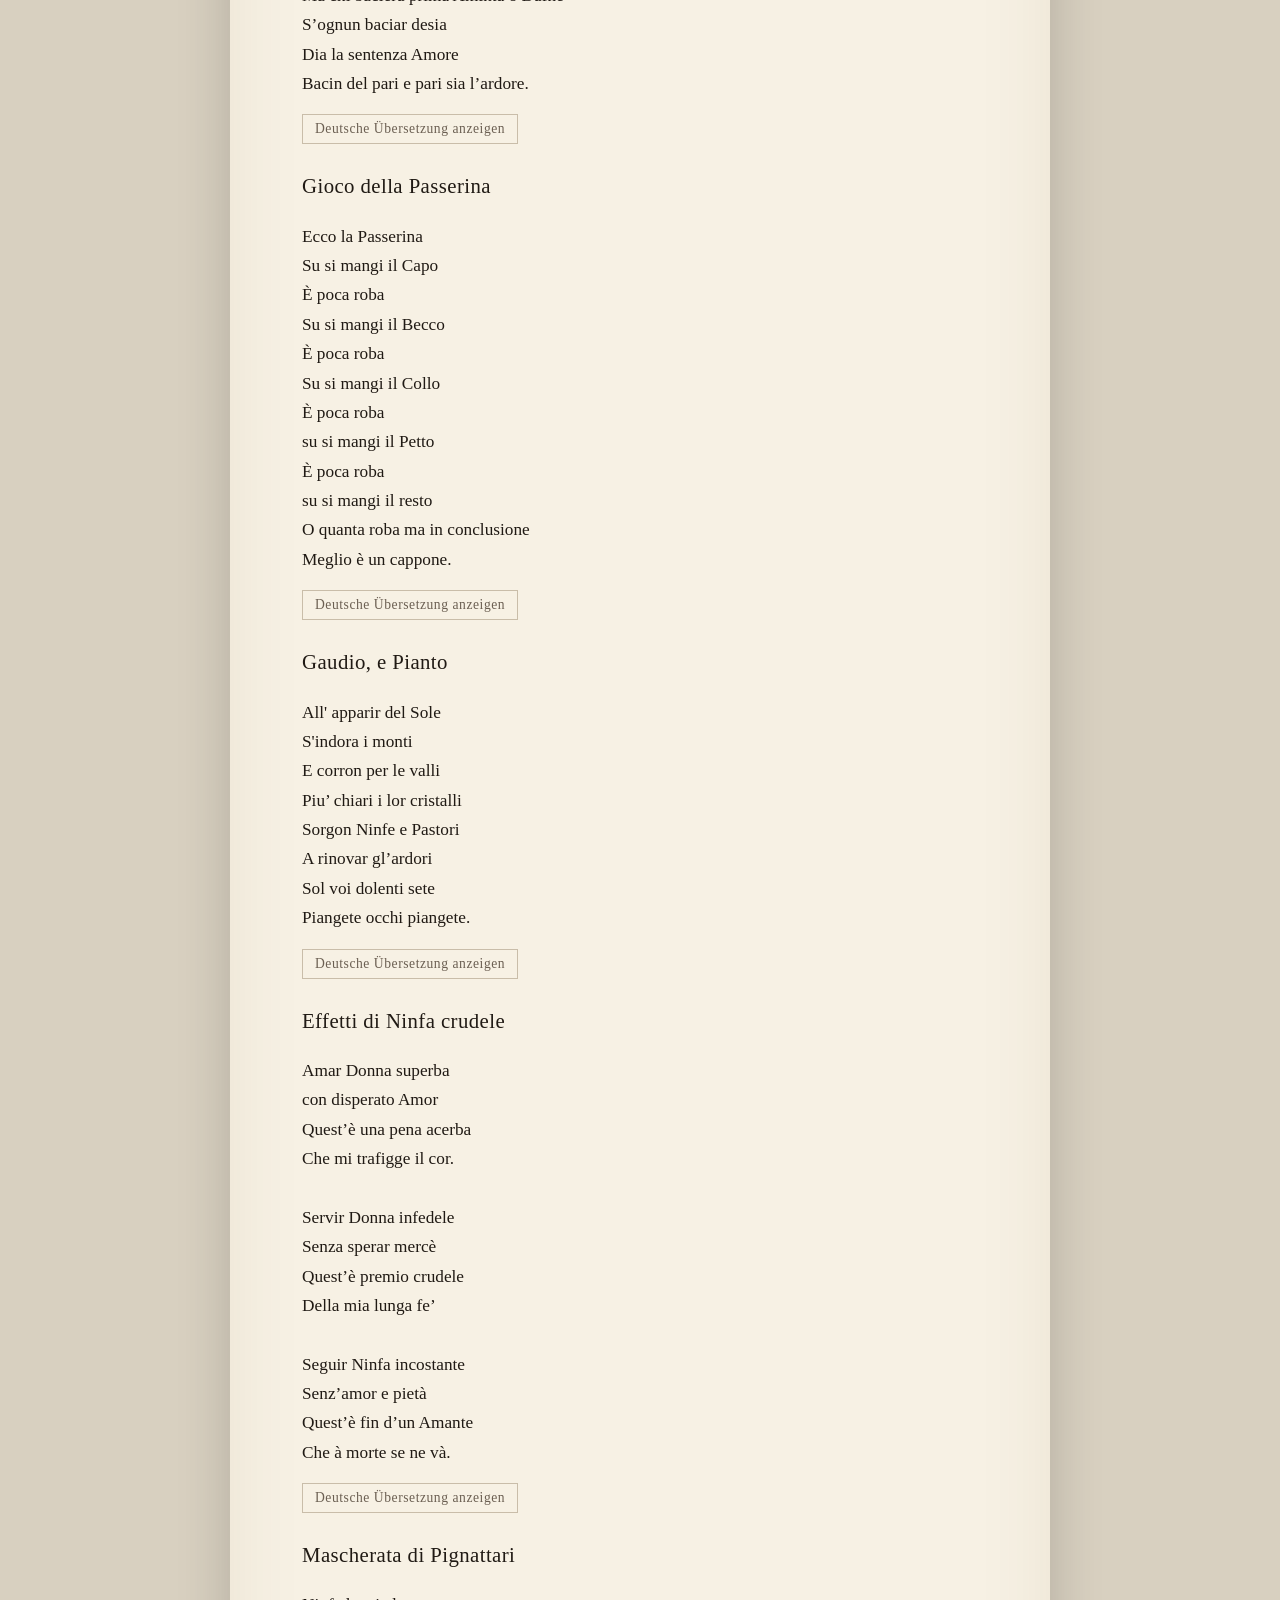
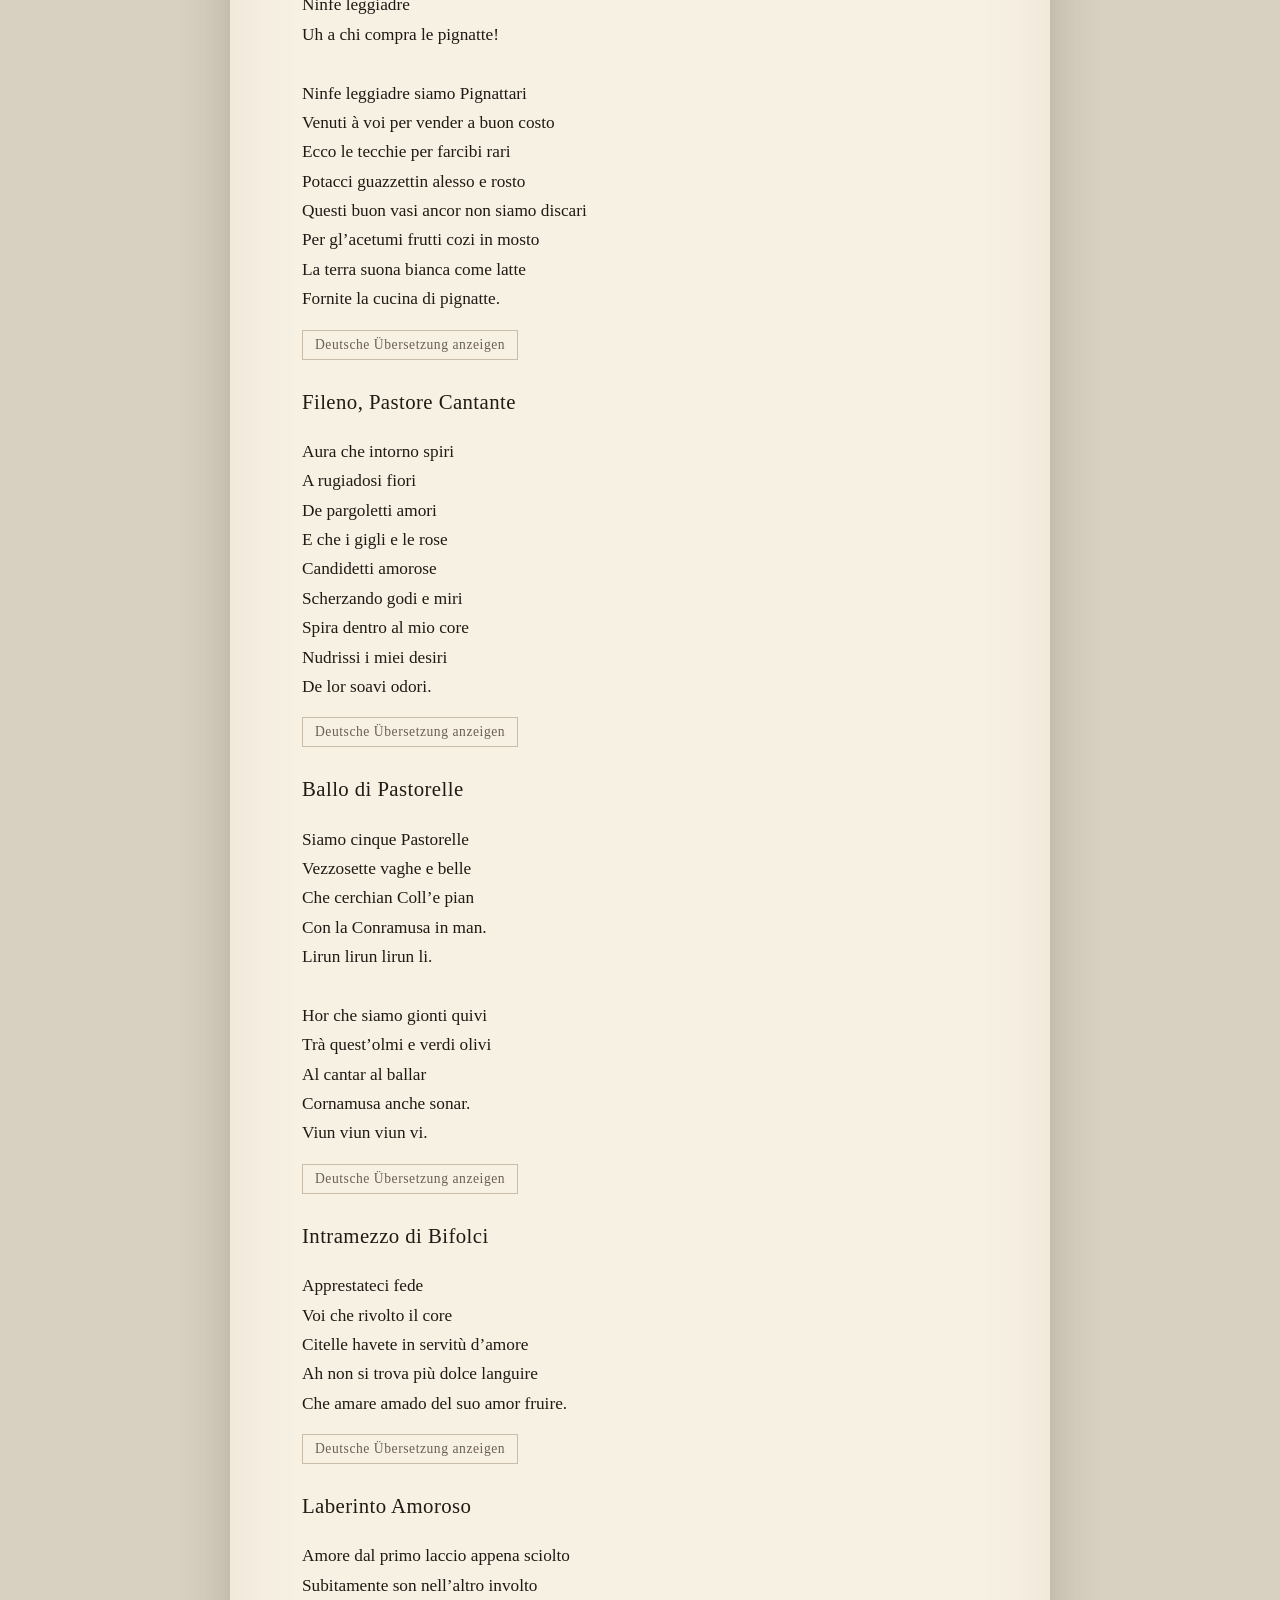
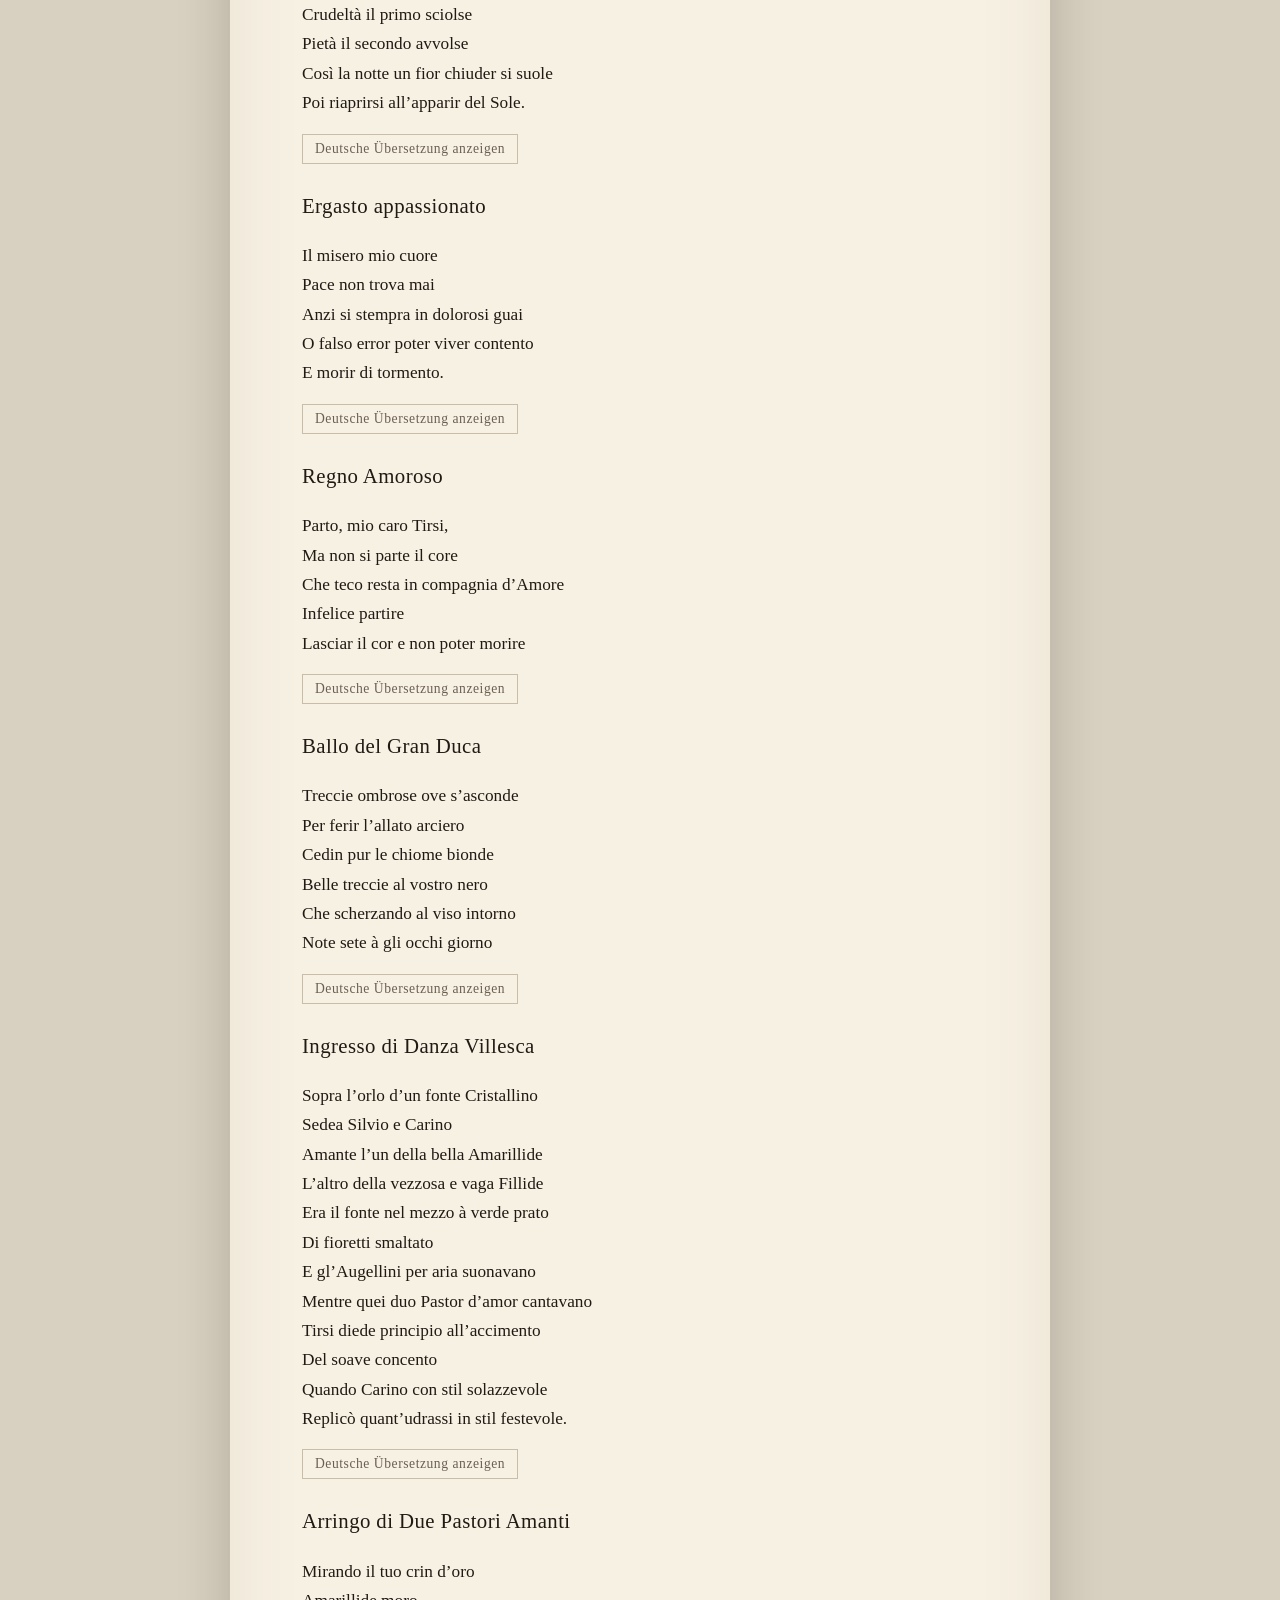
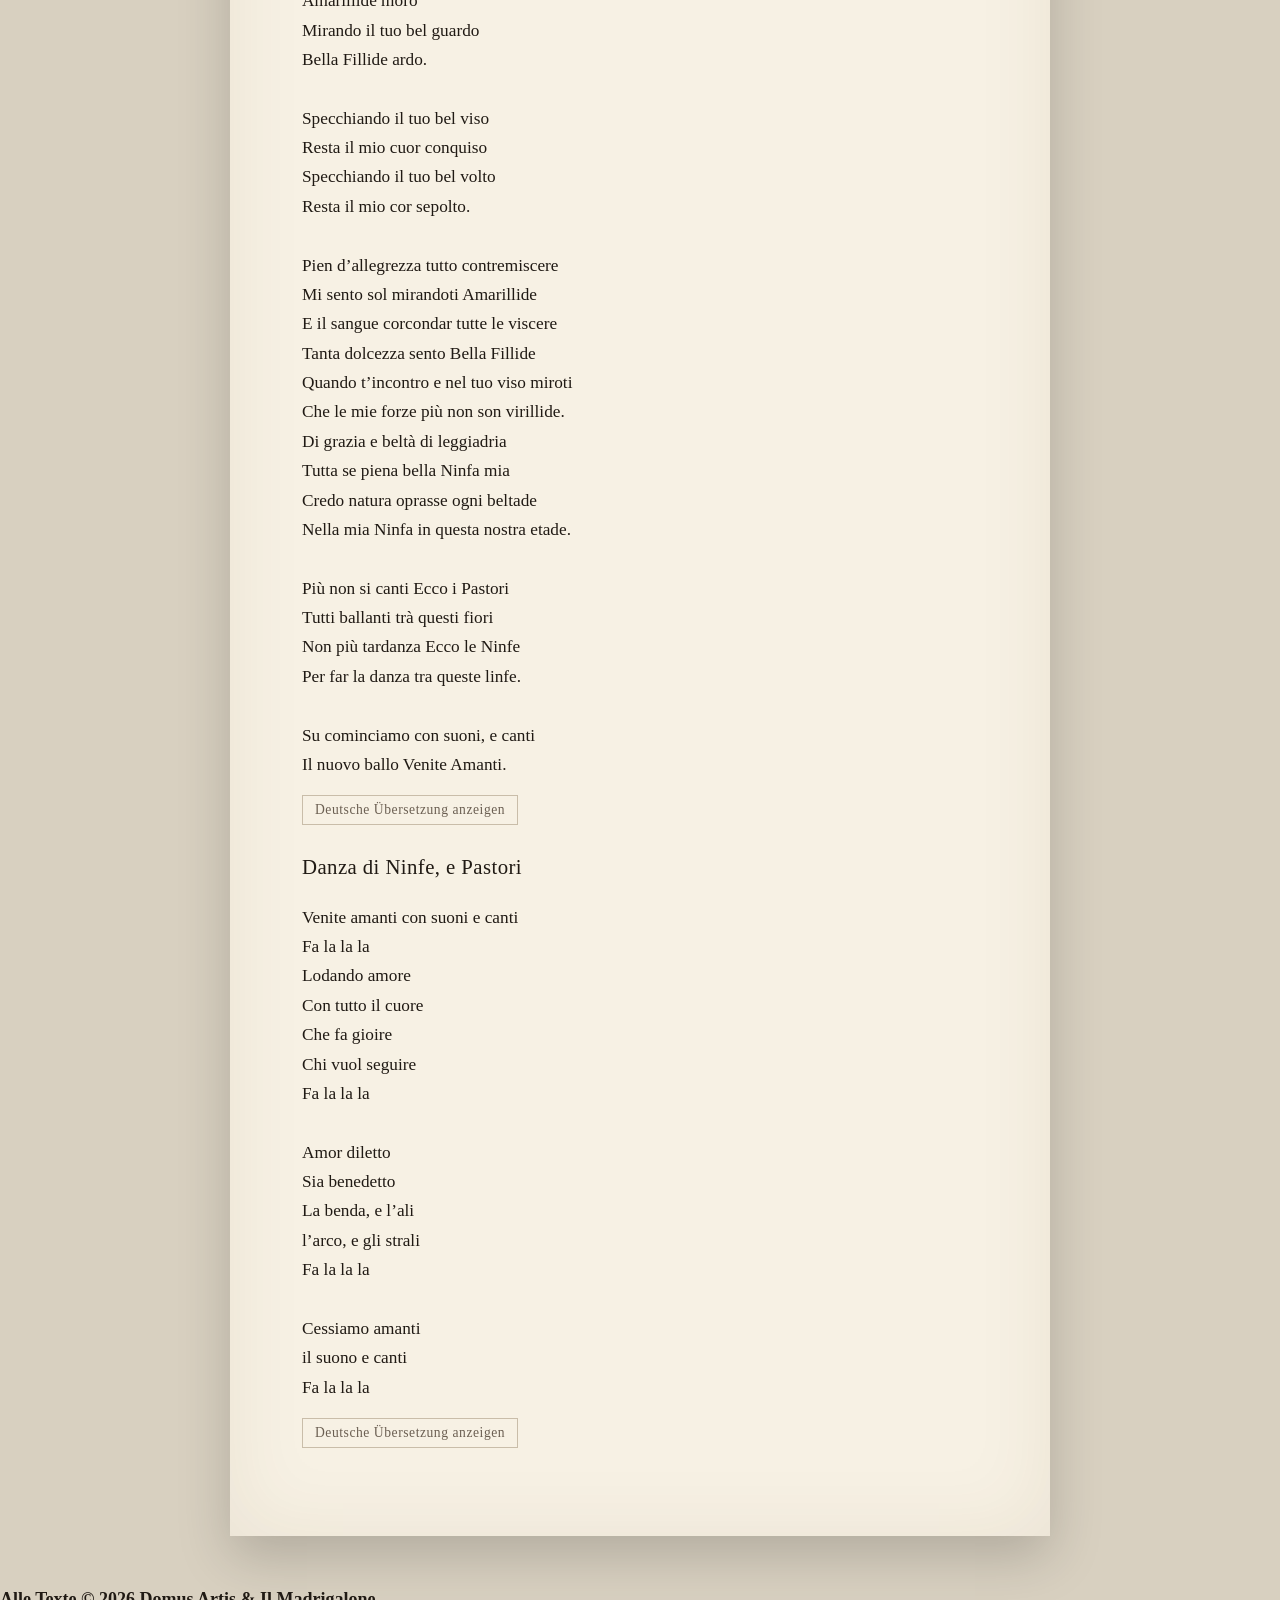
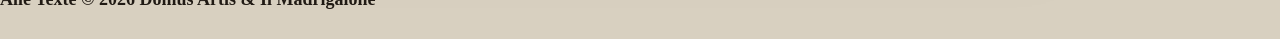
==== commit c663ae79: "Add more info" ====
--- a/index.html
+++ b/index.html
@@ -10,9 +10,18 @@
   <main class="book">
     <header class="site-header">
       <h1>Una serata principesca</h1>
-      <p>Divertimenti und Musik an den Adelshöfen von Bologna</p>
-      <p>Domus Artis & Il Madrigalone</p>
+      <p><h5>Divertimenti und Musik an den Adelshöfen von Bologna</h5></p>
+      <p><h4>Domus Artis & Il Madrigalone</h4></p>
+
+      <p>
+          Samstag, 27. Juni 2026 19.30 Uhr<br>
+          Kath. Kirche St. Martin, Egerkingen (SO)<br>
+          <br>
+          Sonntag, 28. Juni 2026 17 Uhr<br>
+          Zunftsaal Schmiedenhof, Basel<br>
+      </p>
     </header>
+
 
     <nav class="section-jump" aria-label="Section navigation">
       <a href="#notes">PROGRAMM</a>
@@ -700,7 +709,7 @@
 Servir Donna infedele<br />
 Senza sperar mercè<br />
 Quest’è premio crudele<br />
-Della mia luna fe’<br />
+Della mia lunga fe’<br />
 <br />
 Seguir Ninfa incostante<br />
 Senz’amor e pietà<br />
@@ -725,7 +734,7 @@
 Einer untreuen Dame dienen,<br />
 Ohne Hoffnung auf Erbarmen –<br />
 Das ist grausamer Lohn<br />
-Für meine treue Treue.<br />
+Für meine lange Treue.<br />
 <br />
 Einer beständigen Nymphe nachjagen,<br />
 Ohne Liebe und Mitleid –<br />
@@ -1273,6 +1282,8 @@
     </article>
   </main>
 
+  <h4>Alle Texte ©️ 2026 Domus Artis & Il Madrigalone</h4>
+
   <script src="script.js"></script>
 </body>
 </html>
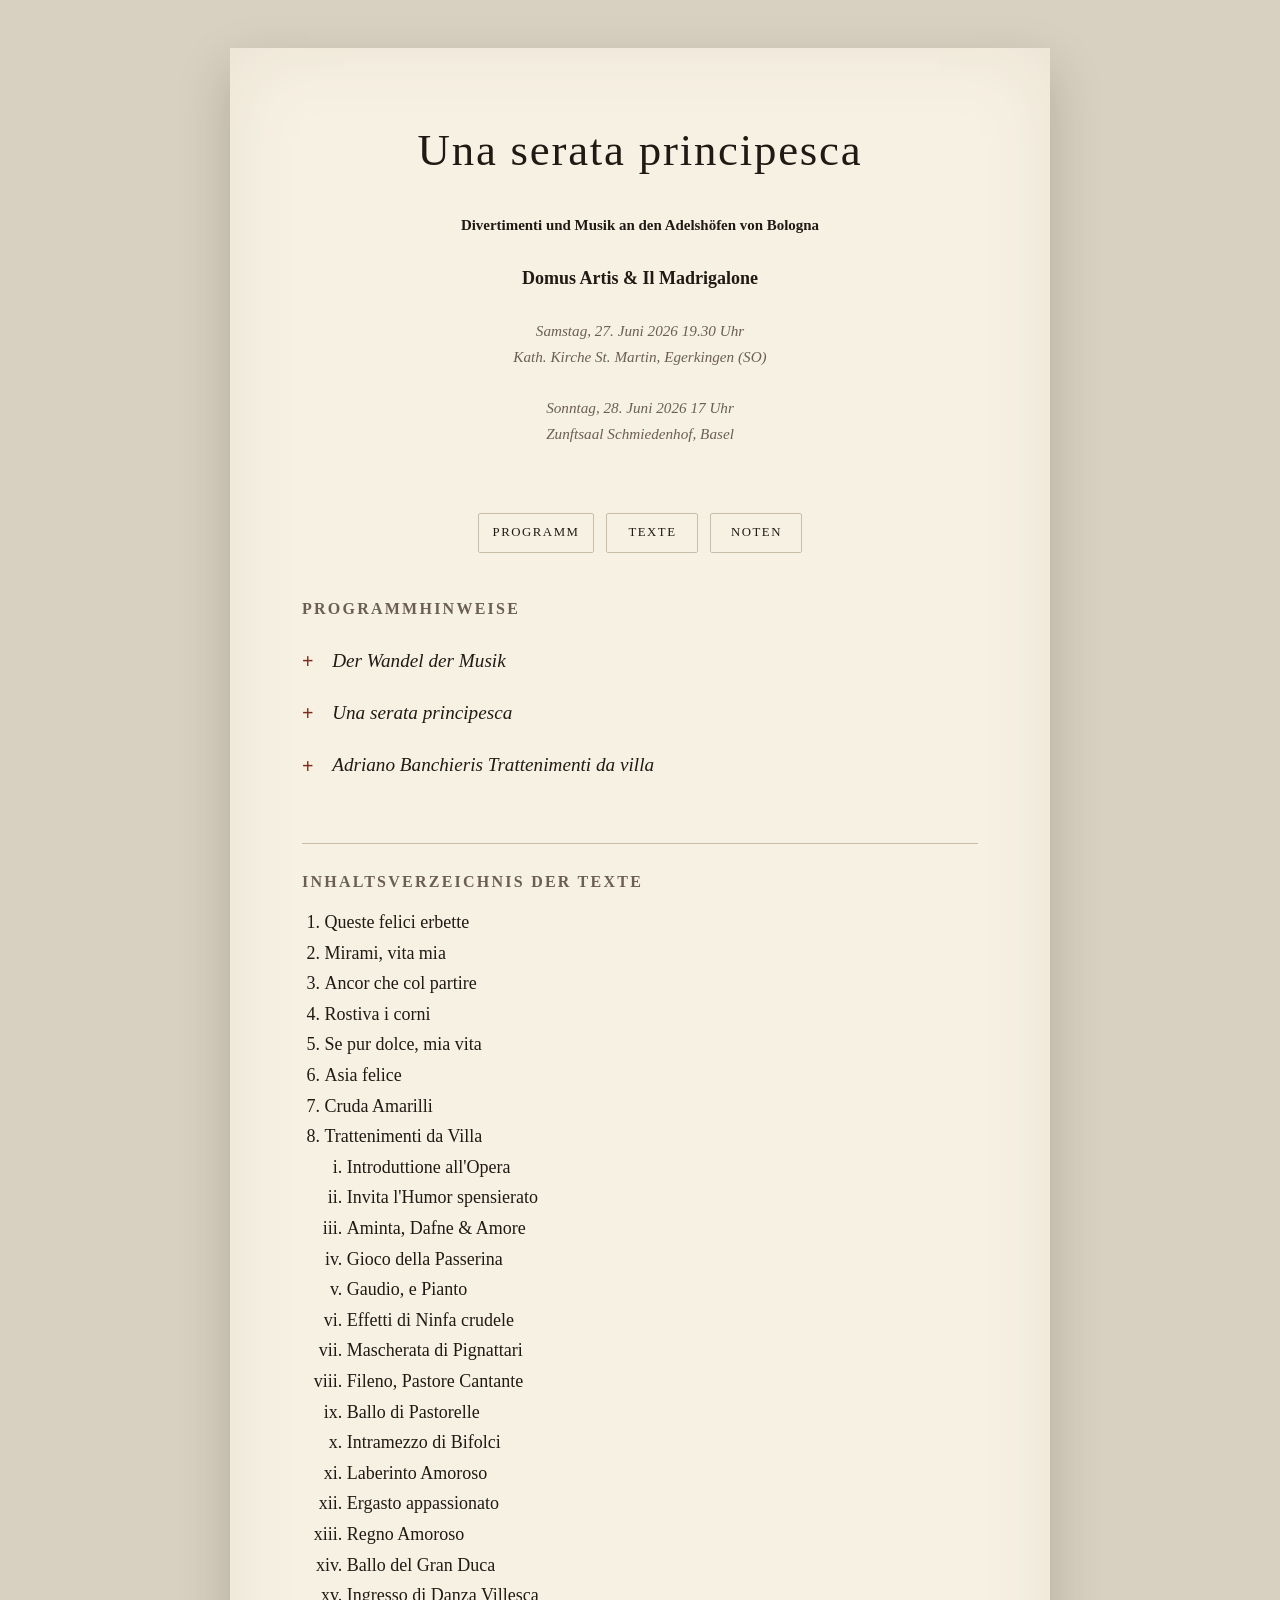
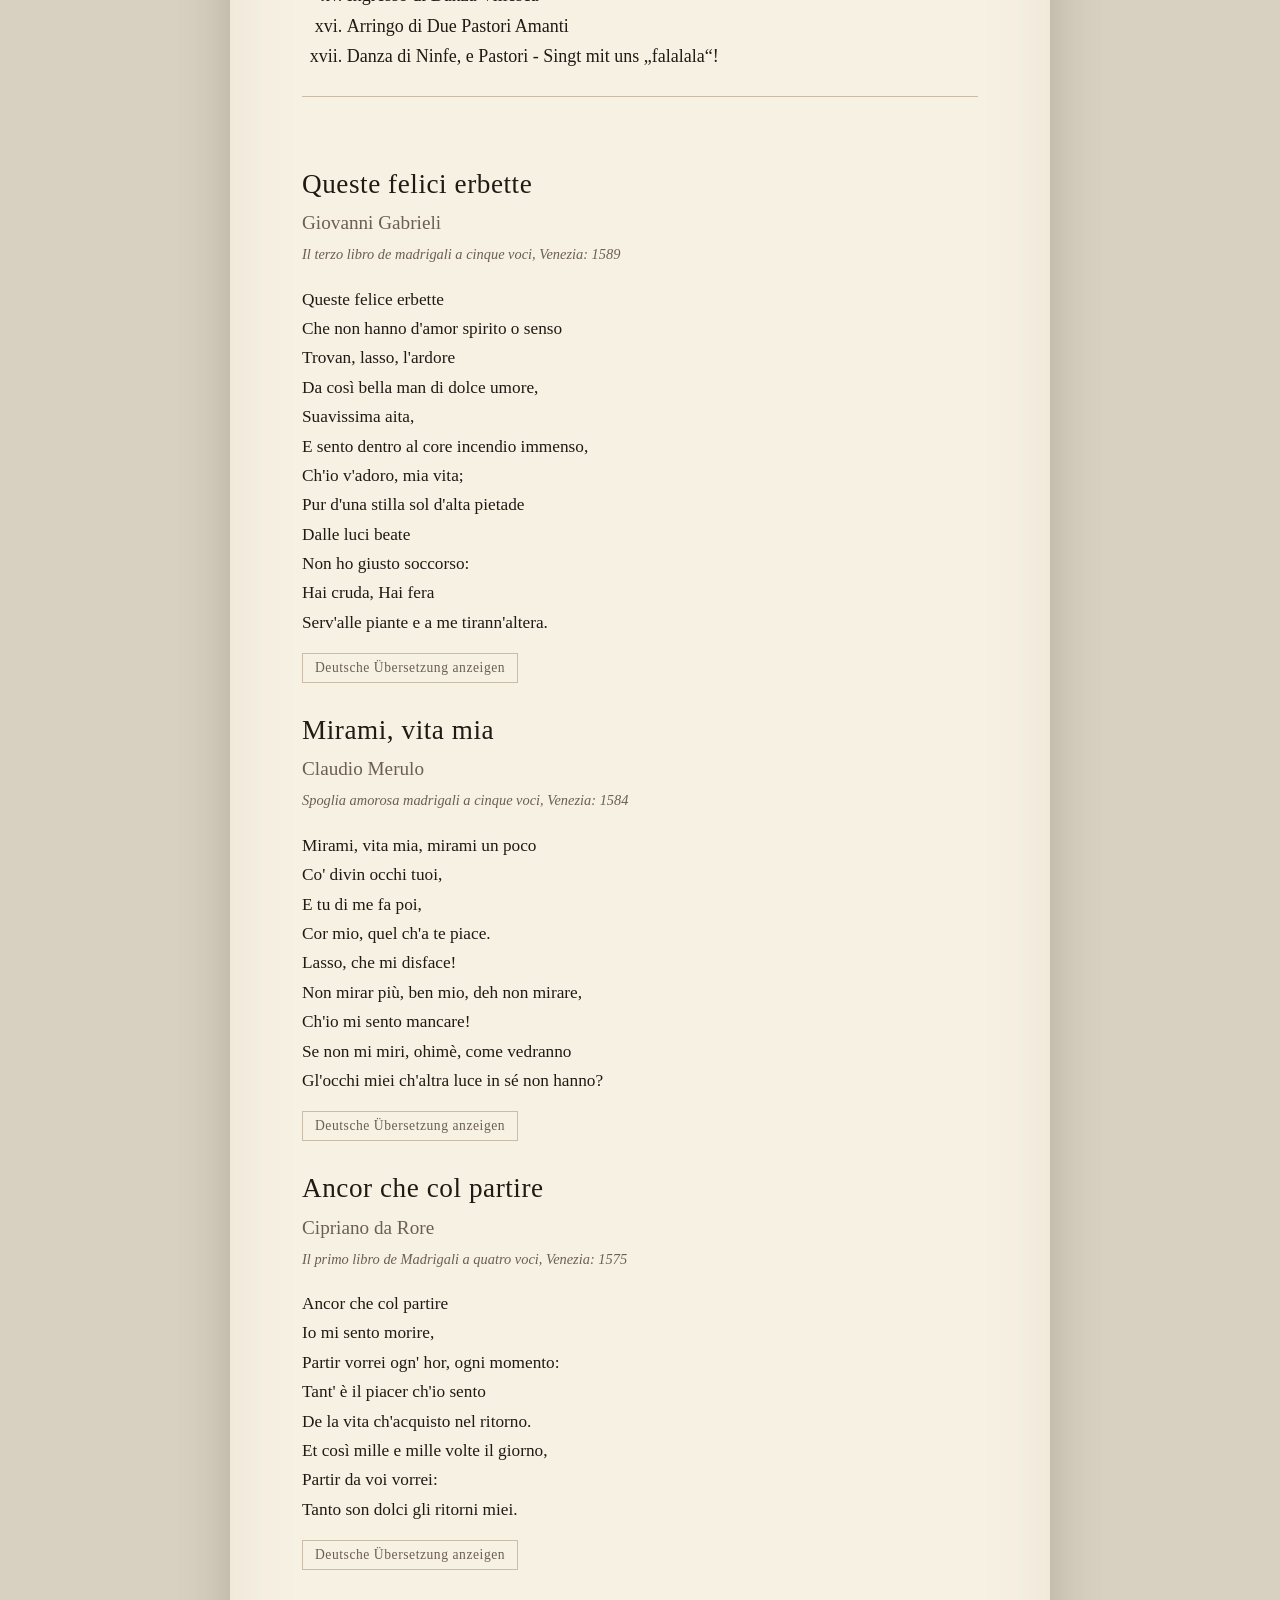
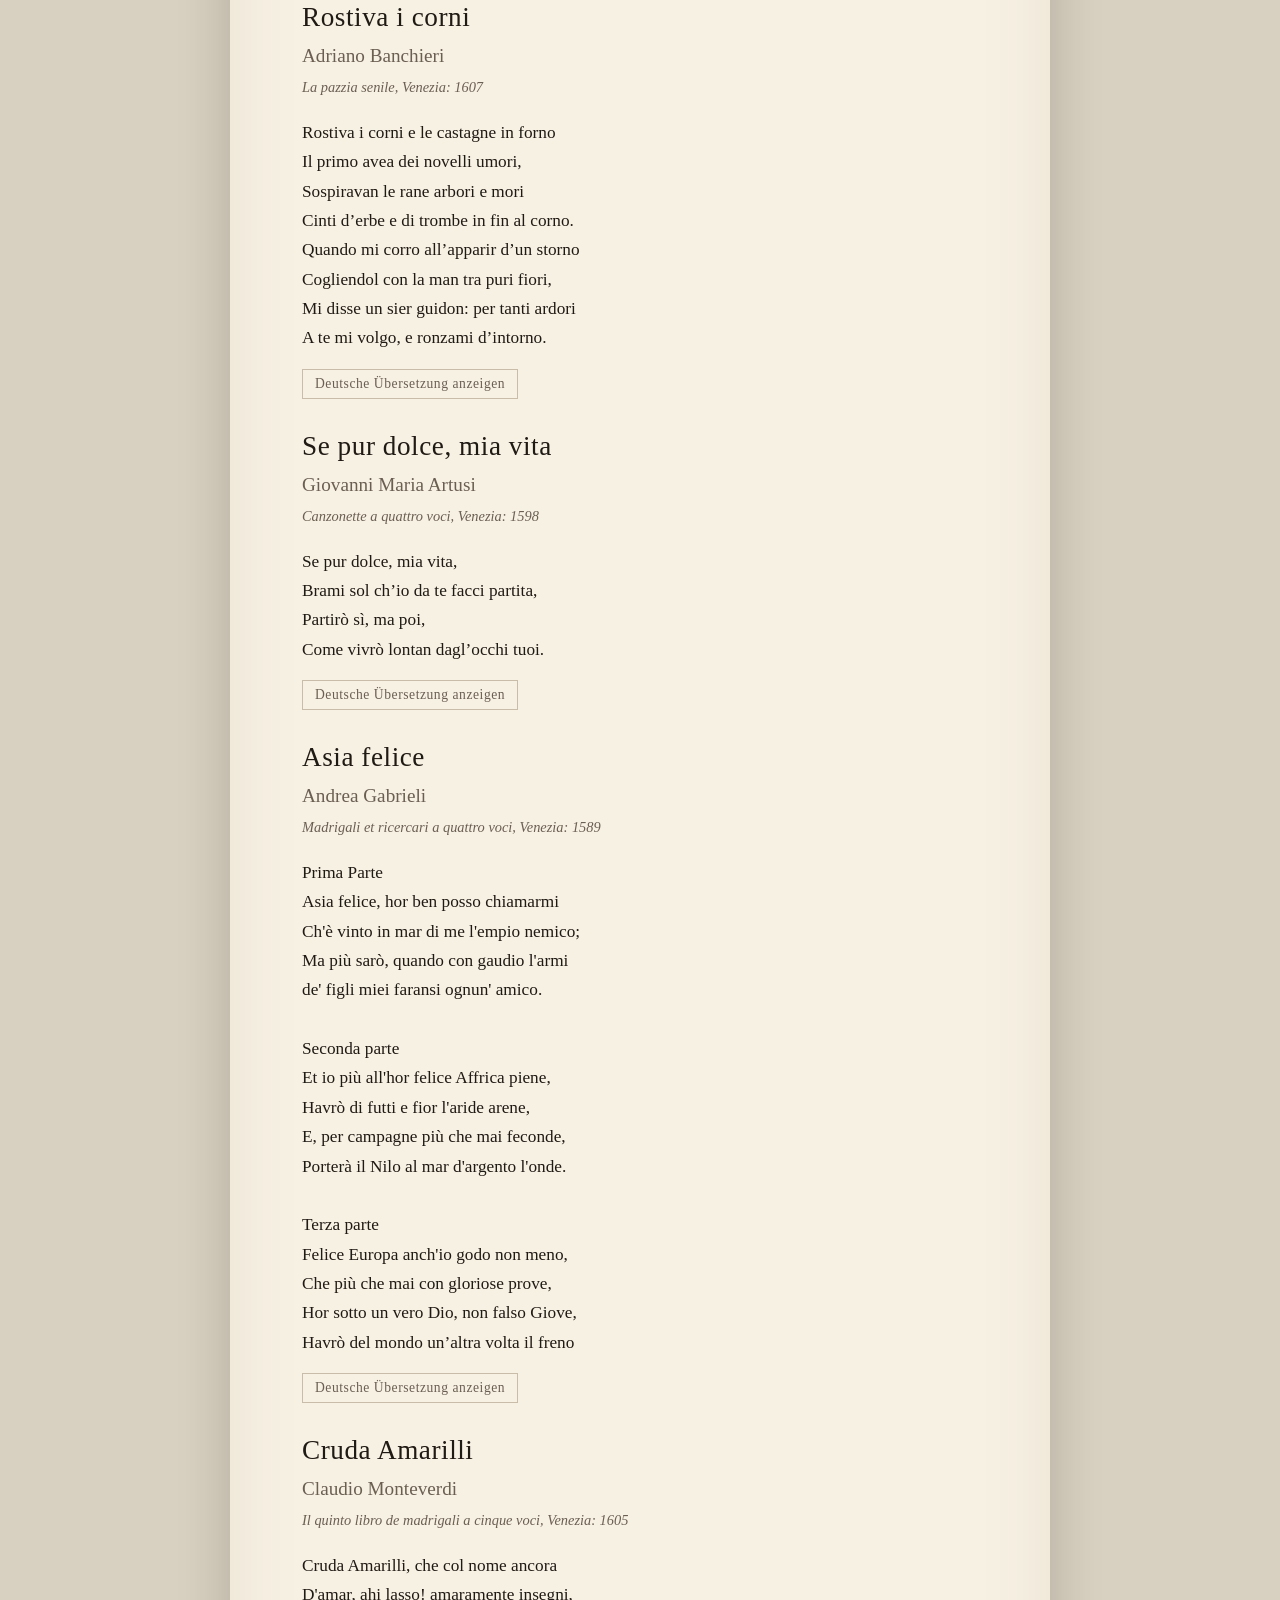
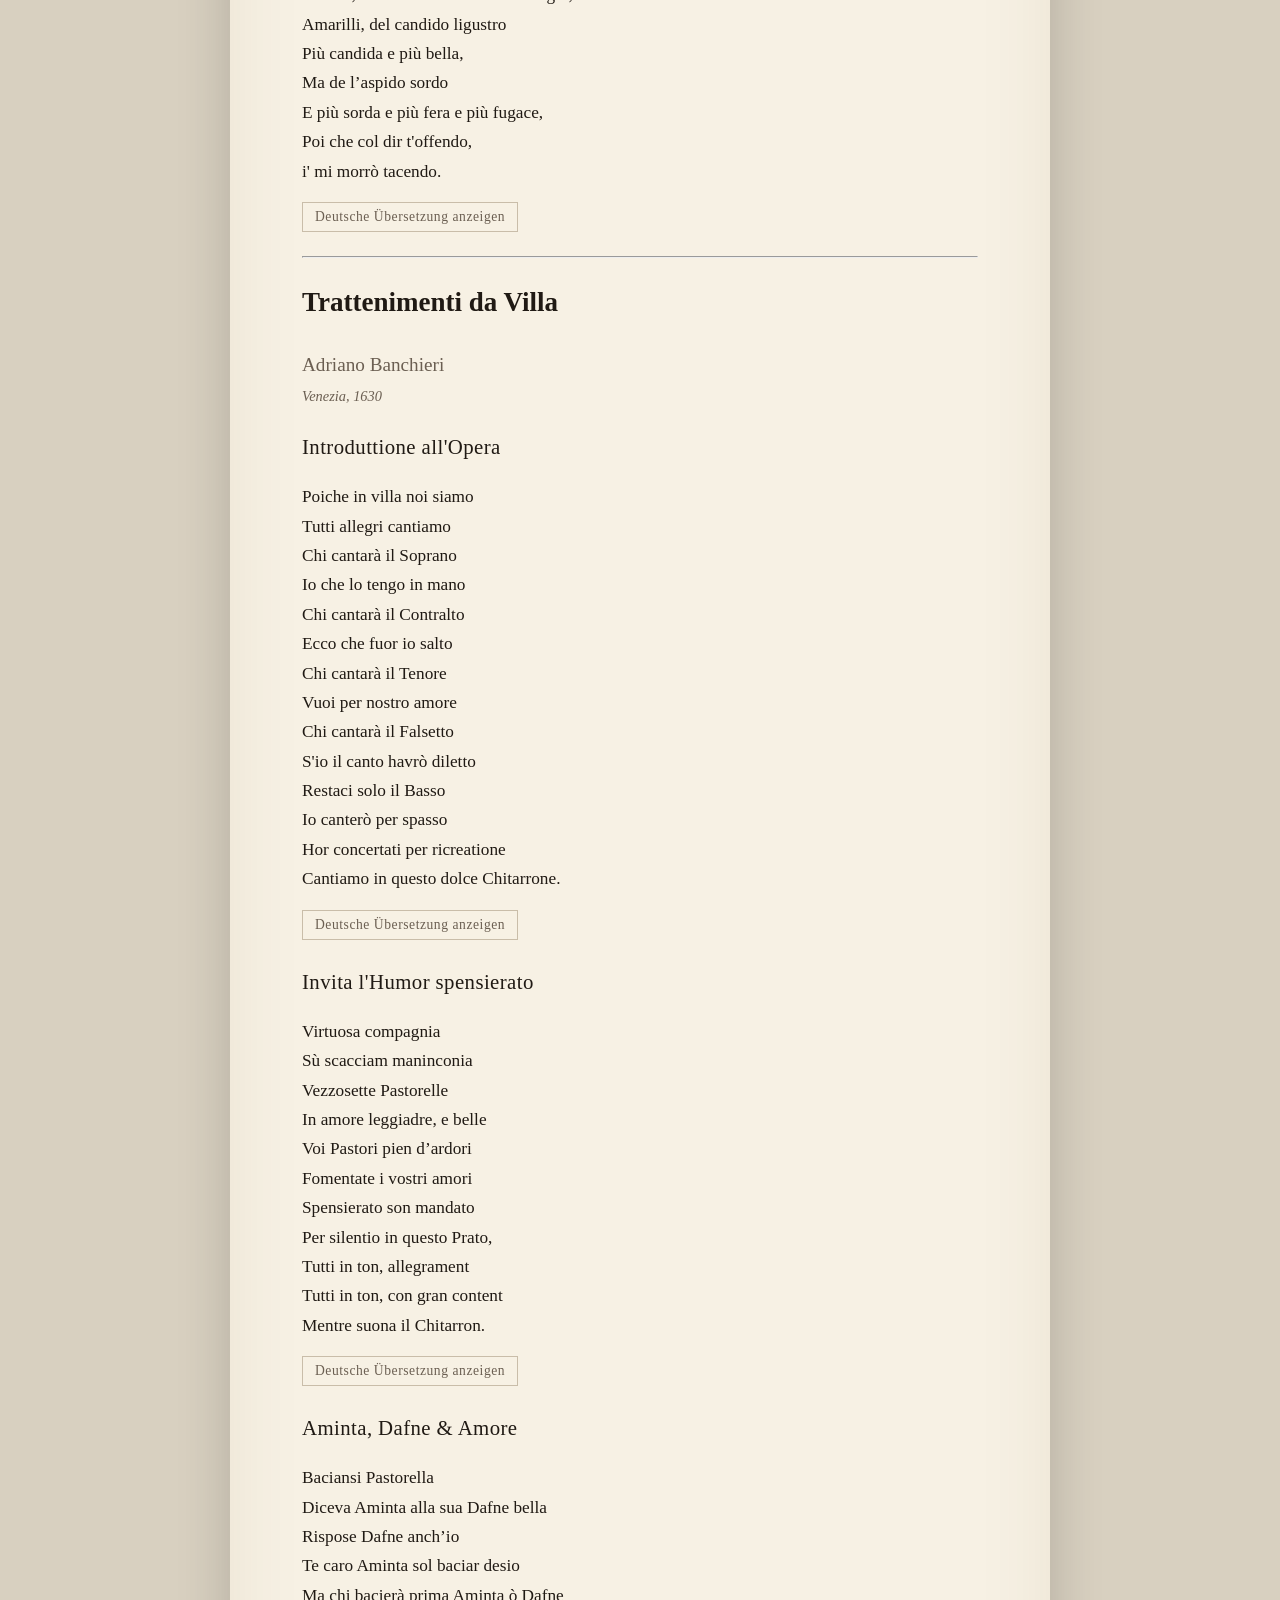
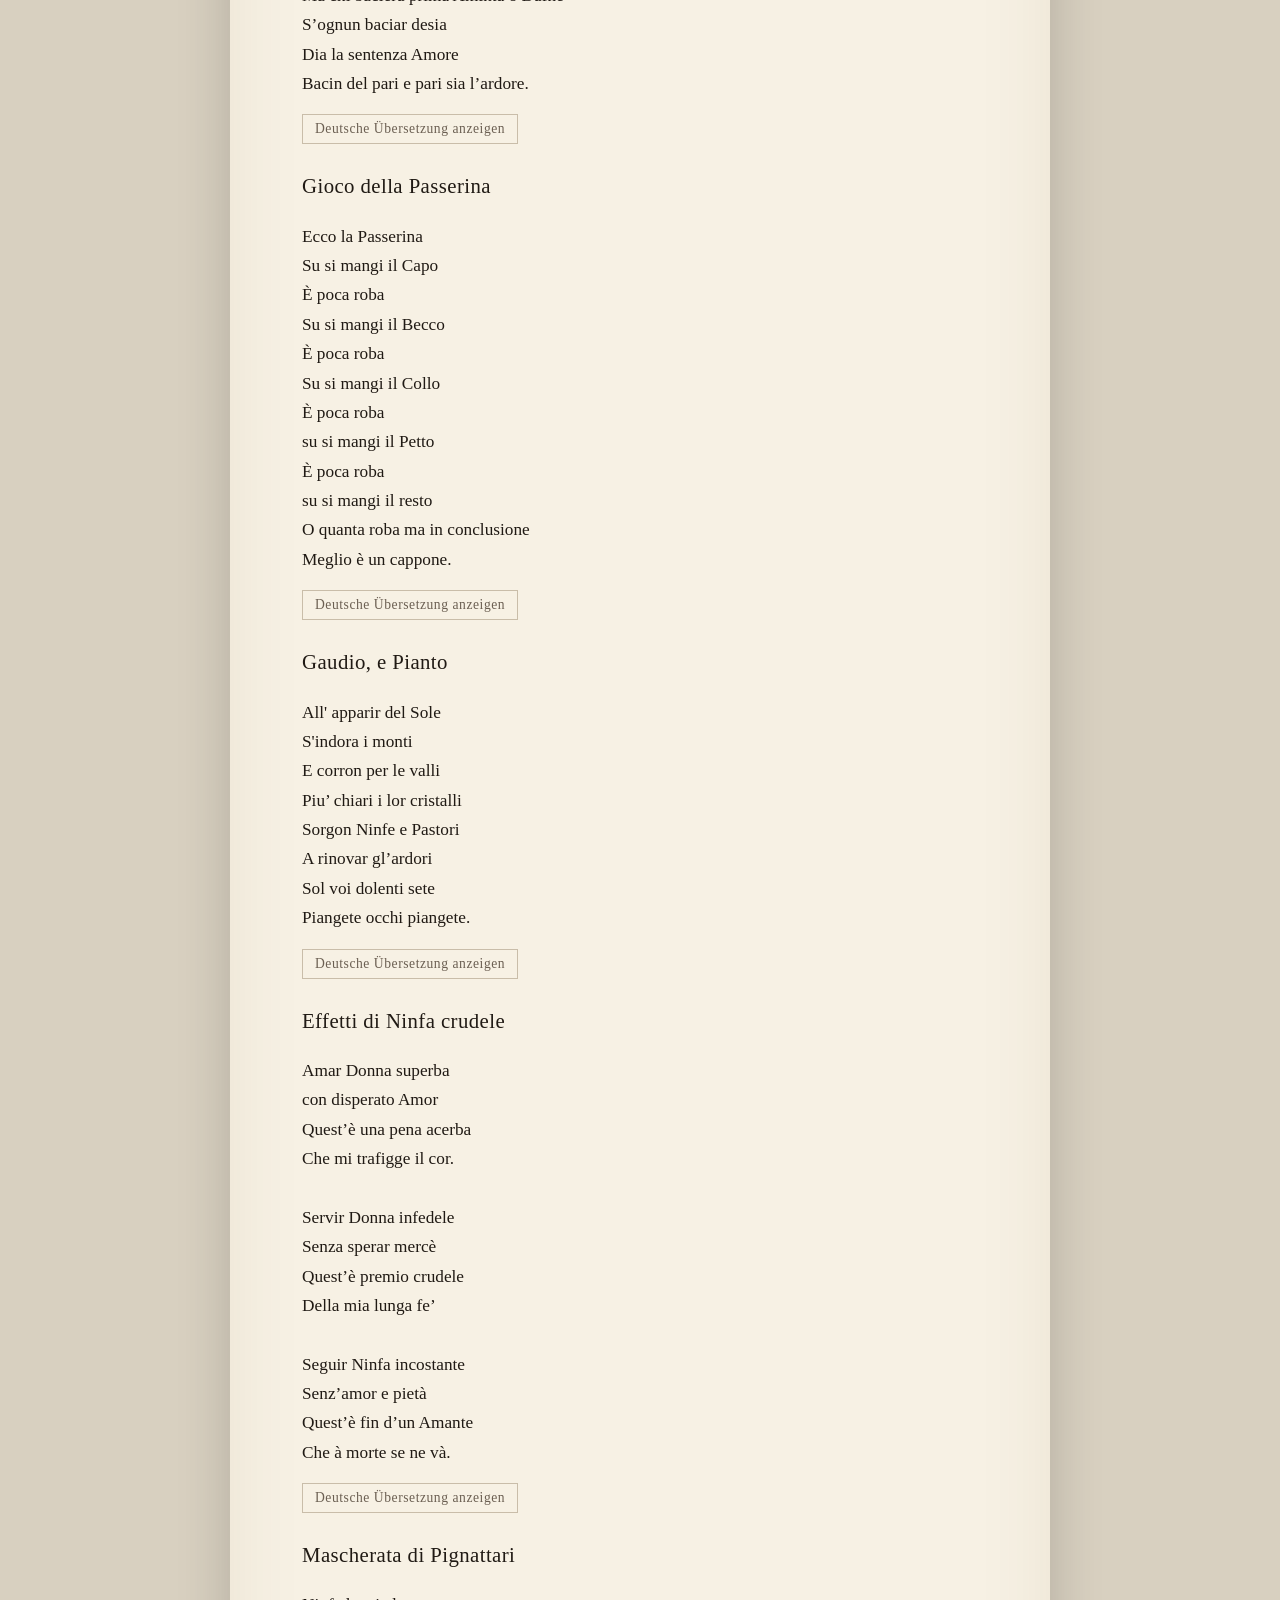
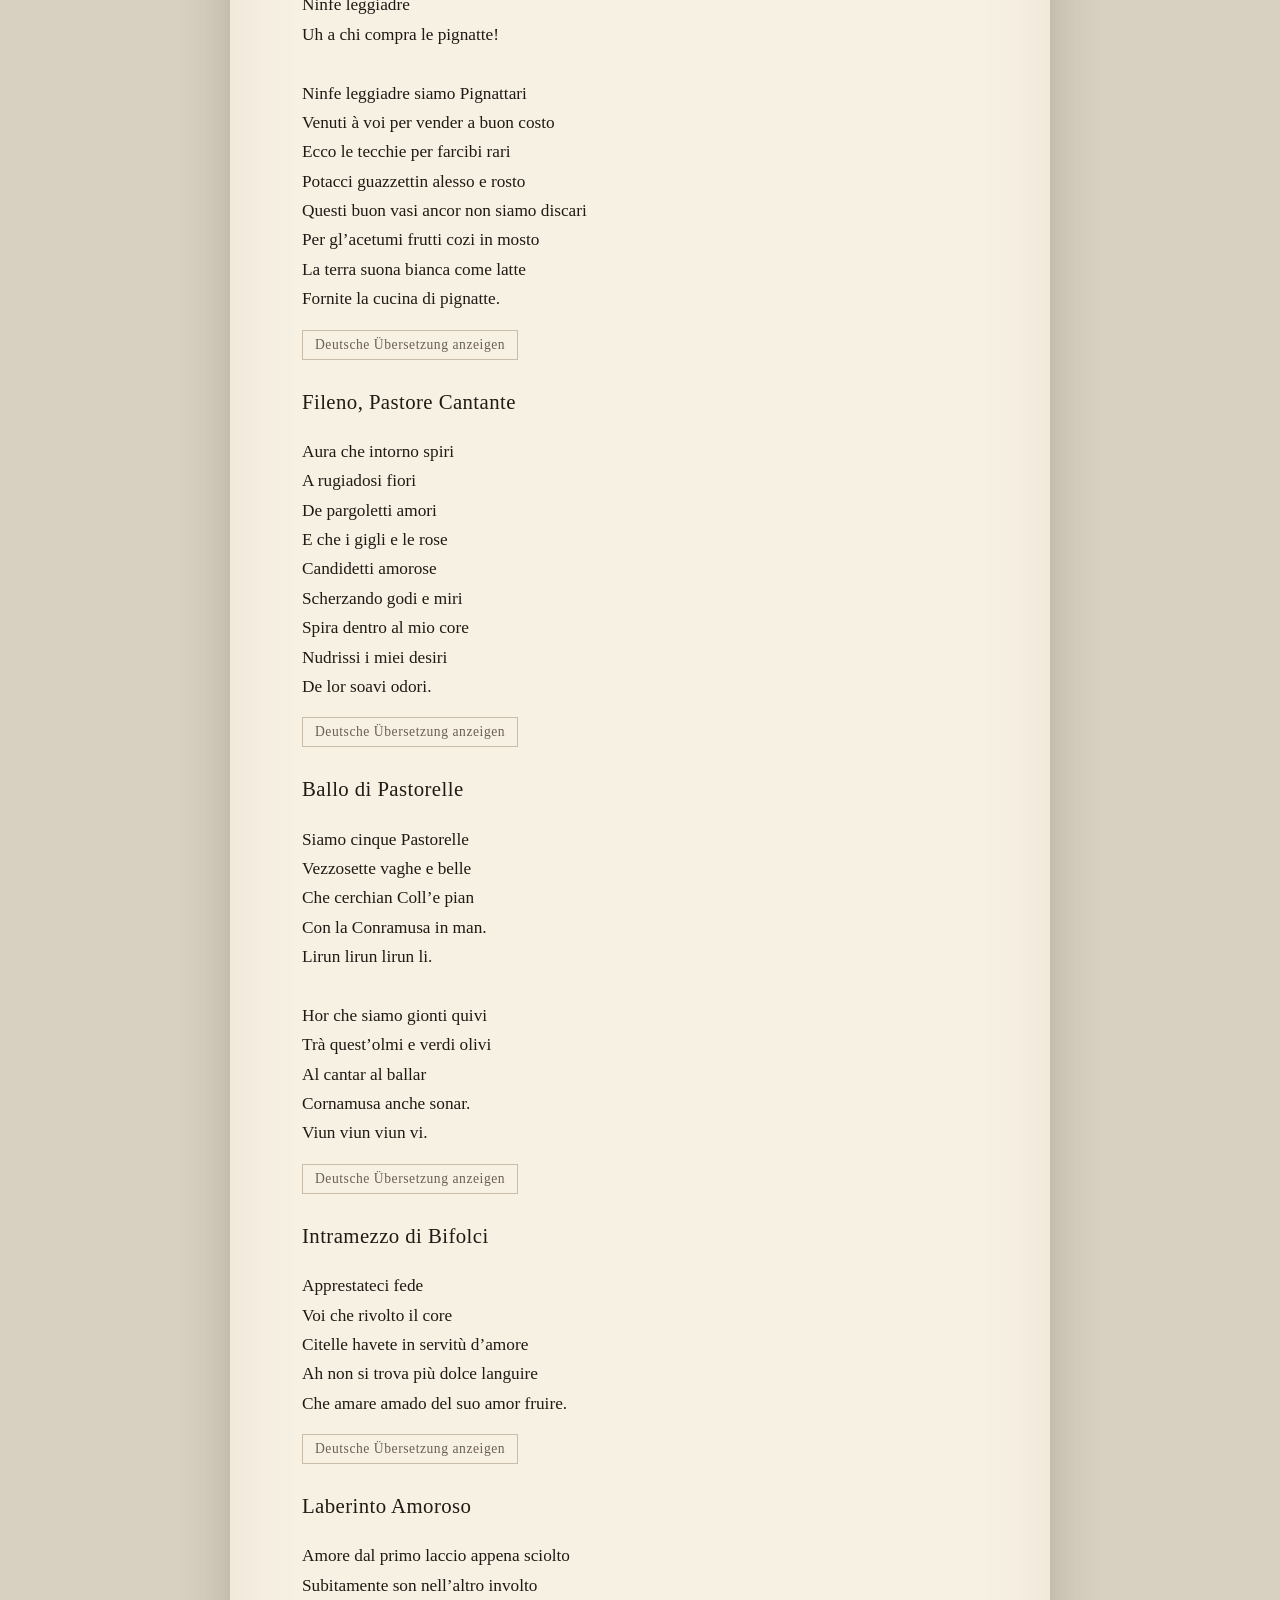
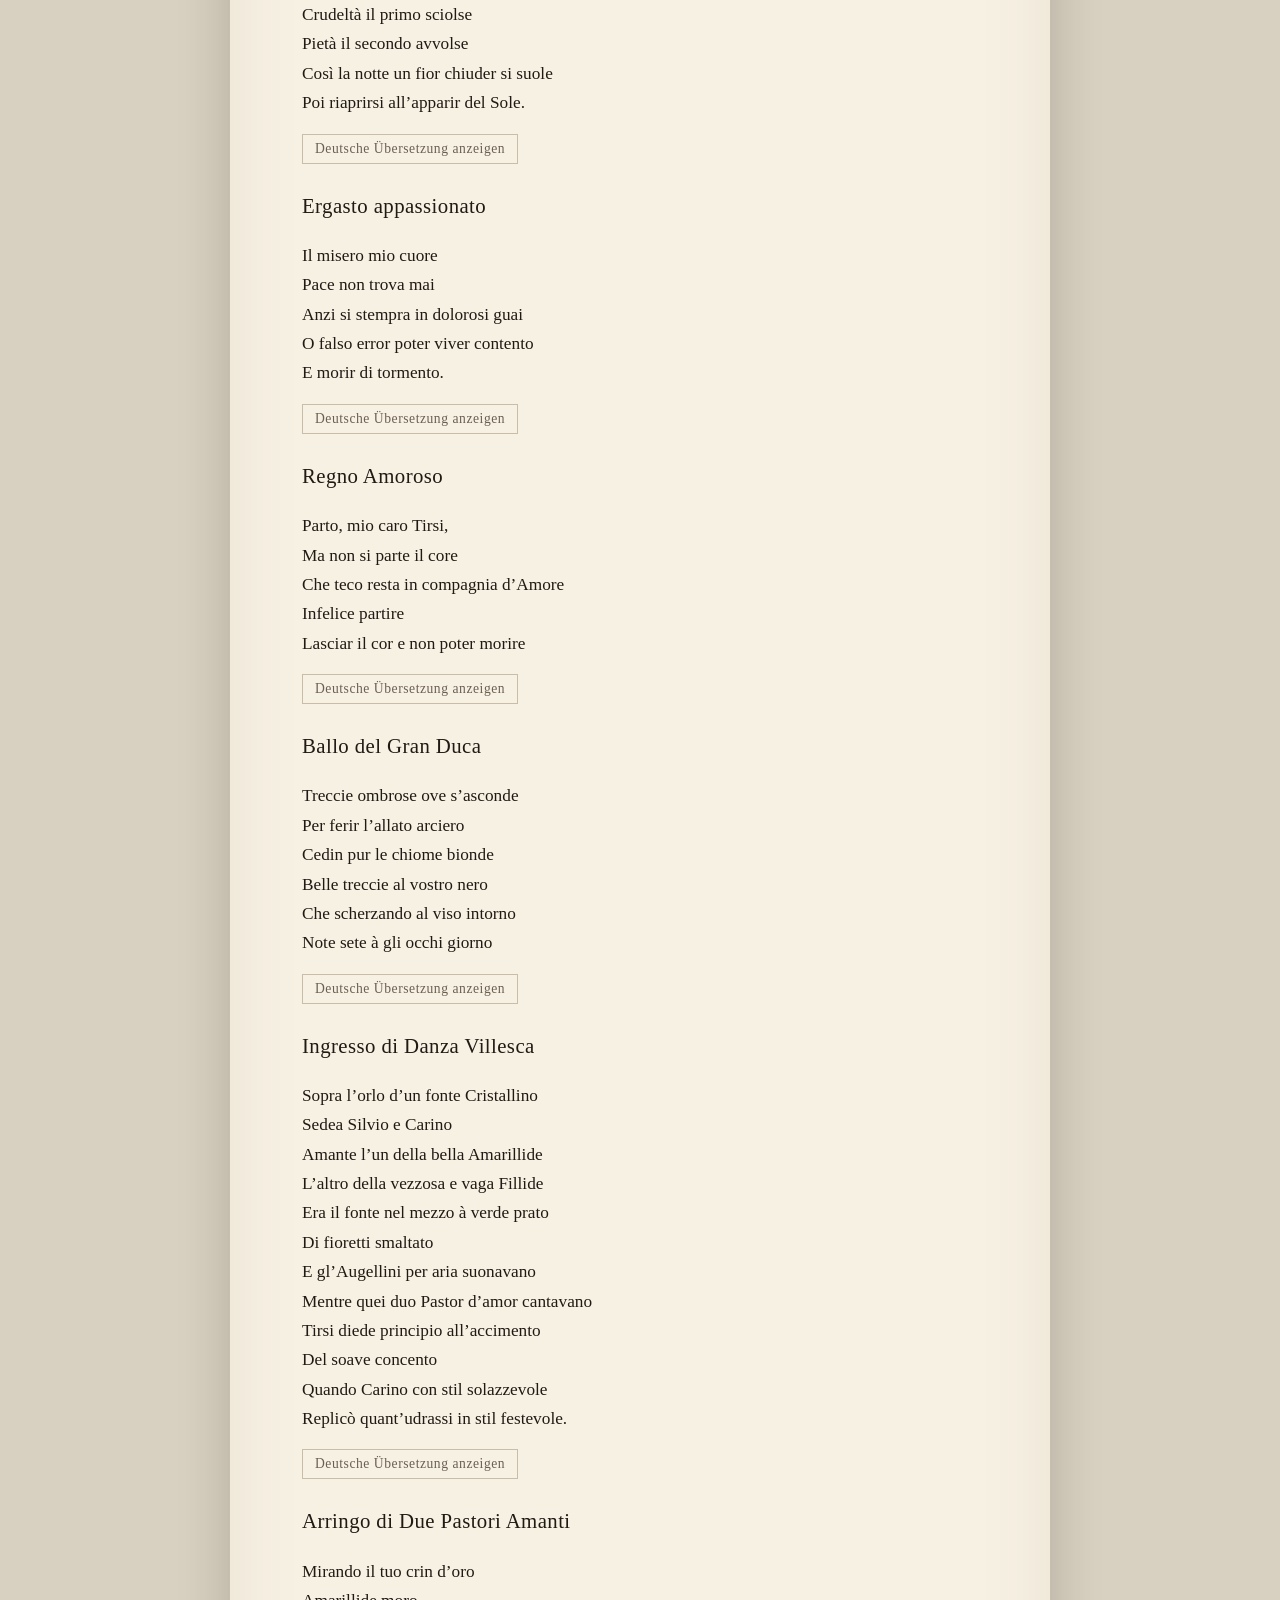
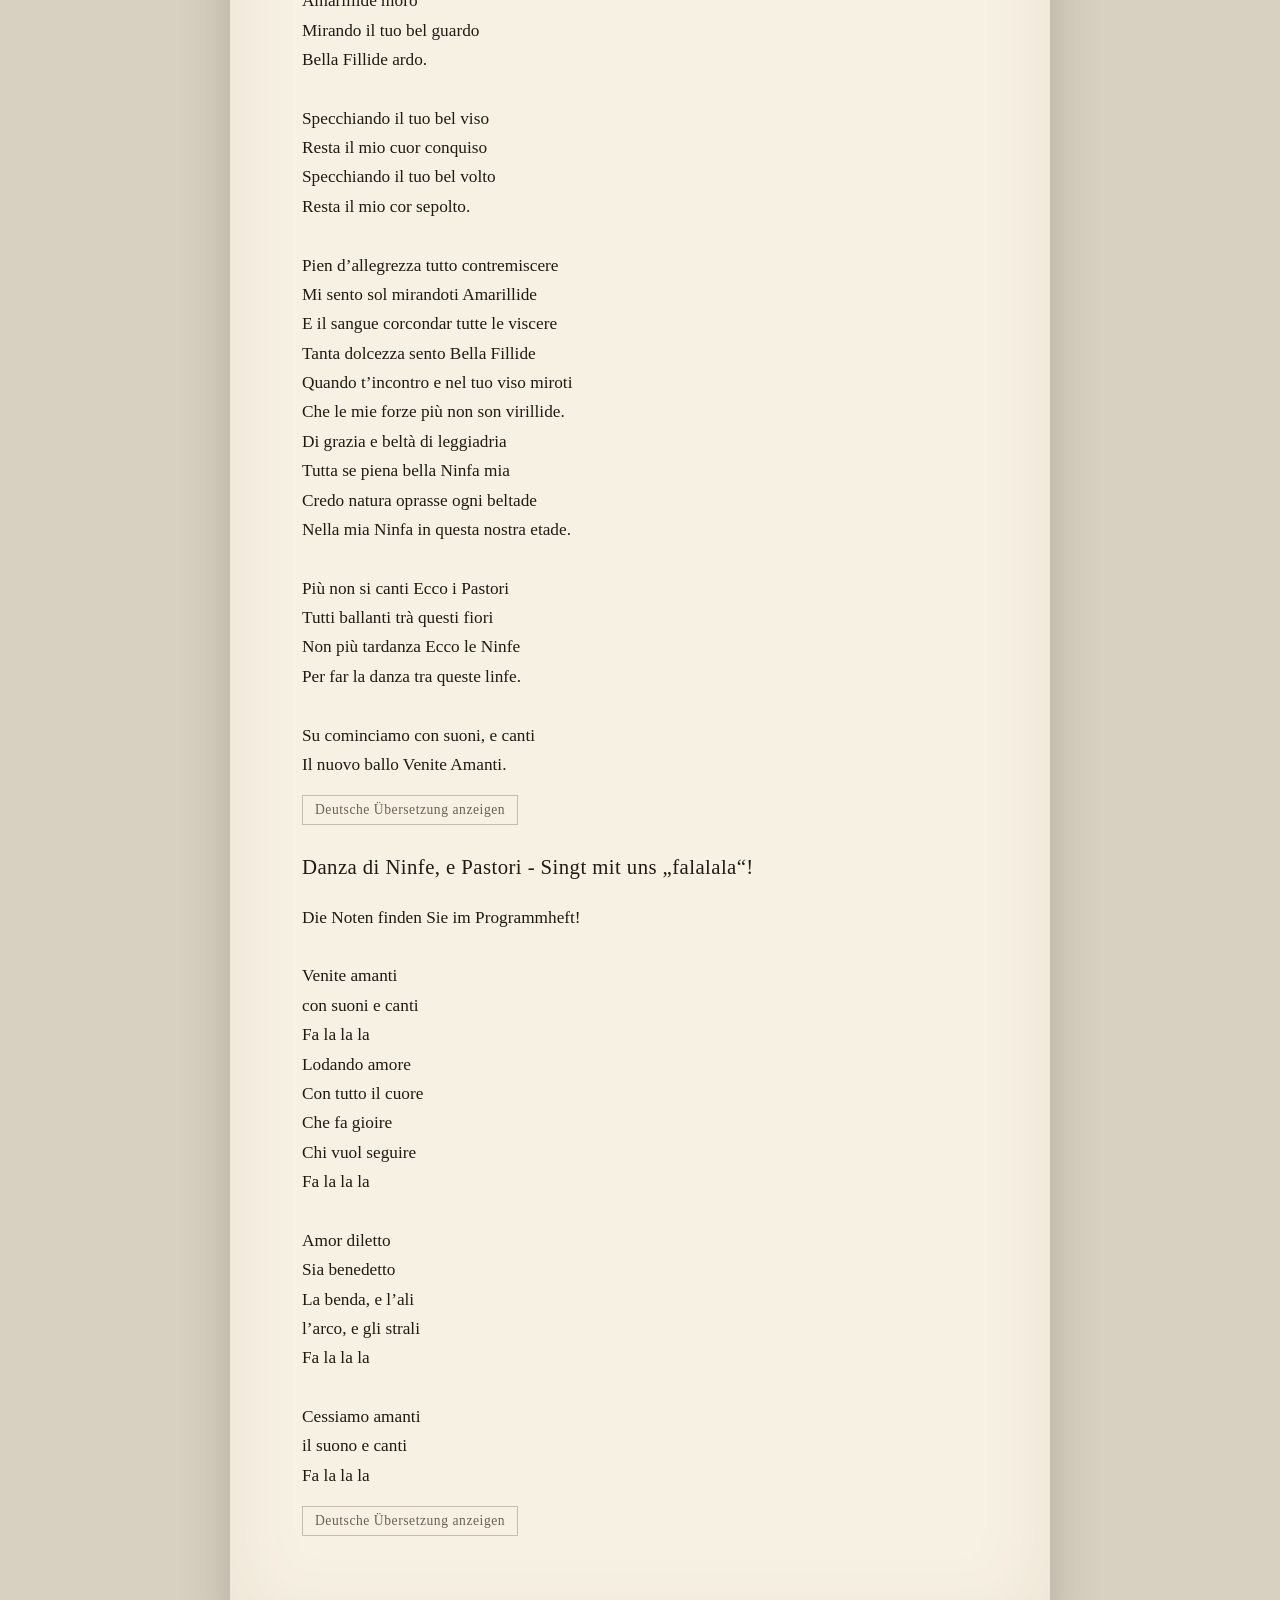
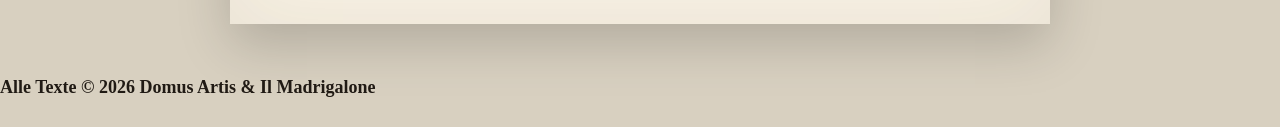
==== commit d0143a07: "add noten" ====
--- a/index.html
+++ b/index.html
@@ -26,6 +26,9 @@
     <nav class="section-jump" aria-label="Section navigation">
       <a href="#notes">PROGRAMM</a>
       <a href="#texts">TEXTE</a>
+      <a href="score.html" target="_blank" rel="noopener">
+        NOTEN
+      </a>
     </nav>
 
     <section class="notes-section" id="notes">
@@ -75,6 +78,7 @@
       <p>Banchieri erklärte, dass der Zweck seiner Komödien „zu keinem anderen Zweck [diene], als einige Stunden der Musse zu verbringen“. Die Handlung in den Trattenimenti ist in gewisser Weise autoreferenziell, da sie eine Gruppe junger Leute beschreibt, die sich durch Musik und Vergnügen amüsieren. Es handelt sich um ein herausragendes Beispiel des <em>madrigale drammatico accademico</em>, bei dem es nicht unbedingt eine zusammenhängende Geschichte gibt, sondern eine Abfolge von Szenen. Dieses Format hatte Banchieri bereits zuvor erkundet, zum Beispiel in seiner <em>Barca di Venetia per Padova</em> (1605), in der eine Gruppe von Menschen auf einem Burchiello-Boot den Fluss Brenta befährt und sich die Zeit mit Vergnügen und Musizieren vertreibt.</p>
 <p>Die Themen der Lieder spiegeln das Leben der jungen Leute wider, über die sie erzählen: Festgelage, Liebe und Essen, mitunter mit erotischen Anklängen. Dichter Humor und Satire des Alltags sind präsent und zeichnen das Bild einer fröhlichen Gesellschaft mit Tanz und Spielen.</p>
 <p>Die Trattenimenti sind Banchieris letzte bekannte Veröffentlichung aus dem Jahr 1630. Musikalisch verarbeiten mehrere Stücke Material aus dem <em>Zabaione musicale</em> (1604), das für die moderne Praxis aktualisiert wurde. So wurde beispielsweise der Basso continuo hinzugefügt, der in der früheren Fassung noch nicht vorhanden war. Banchieri scheut nun gelegentlich nicht vor einer Arie oder einem Duett in der <em>seconda pratica</em> zurück und wechselt sie mit traditionelleren polyphonen Canzonetten ab. Oft werden die Stile der Canzonetta und des Madrigals vermischt, um komische Effekte zu erzielen, indem zum Beispiel ernste Musik auf einen nicht ganz so ernsten Text gesetzt wird.</p>
+<p><em><strong>Rodolfo Zitellini</strong></em></p>
     </div>
   </details>
 </section>
@@ -110,7 +114,7 @@
 <li><a href="#poem-14-granduca">Ballo del Gran Duca</a></li>
 <li><a href="#poem-15-ingresso">Ingresso di Danza Villesca</a></li>
 <li><a href="#poem-16-arringo">Arringo di Due Pastori Amanti</a></li>
-<li><a href="#poem-17-danza">Danza di Ninfe, e Pastori</a></li>
+<li><a href="#poem-17-danza">Danza di Ninfe, e Pastori - Singt mit uns „falalala“!</a></li>
   </ol>
 </li>
   </ol>
@@ -161,7 +165,7 @@
 Aus deinen seligen Augen<br />
 Empfang ich nicht als gerechten Lohn:<br />
 Grausam bist du, wild,<br />
-Dienerin den Plflanzen und mir gegenüber tyrannisch und stolz.
+Dienerin den Pflanzen und mir gegenüber tyrannisch und stolz.
         </p>
       </div>
     </article>
@@ -1220,19 +1224,22 @@
     </article>
 
     <article class="poem" id="poem-17-danza">
-      <h3>Danza di Ninfe, e Pastori</h3>
-
-        <div class="poem-author">
-          
-        </div>
-
-        <div class="poem-book">
-          
-        </div>
-
-      <div class="text original">
-        <p>
-Venite amanti con suoni e canti<br />
+      <h3>Danza di Ninfe, e Pastori - Singt mit uns „falalala“!</h3>
+
+        <div class="poem-author">
+          
+        </div>
+
+        <div class="poem-book">
+          
+        </div>
+
+      <div class="text original">
+        <p>
+Die Noten finden Sie im Programmheft!<br />
+<br />
+Venite amanti<br />
+con suoni e canti<br />
 Fa la la la<br />
 Lodando amore<br />
 Con tutto il cuore<br />
@@ -1260,7 +1267,8 @@
         <p>
 (Tanz der Nymphen und Schäfer)<br />
 <br />
-Kommt, ihr Liebenden, mit Spiel und Liedern,<br />
+Kommt, ihr Liebenden,<br />
+mit Spiel und Liedern,<br />
 fa la la la,<br />
 lobet Amor<br />
 von ganzem Herzen,<br />
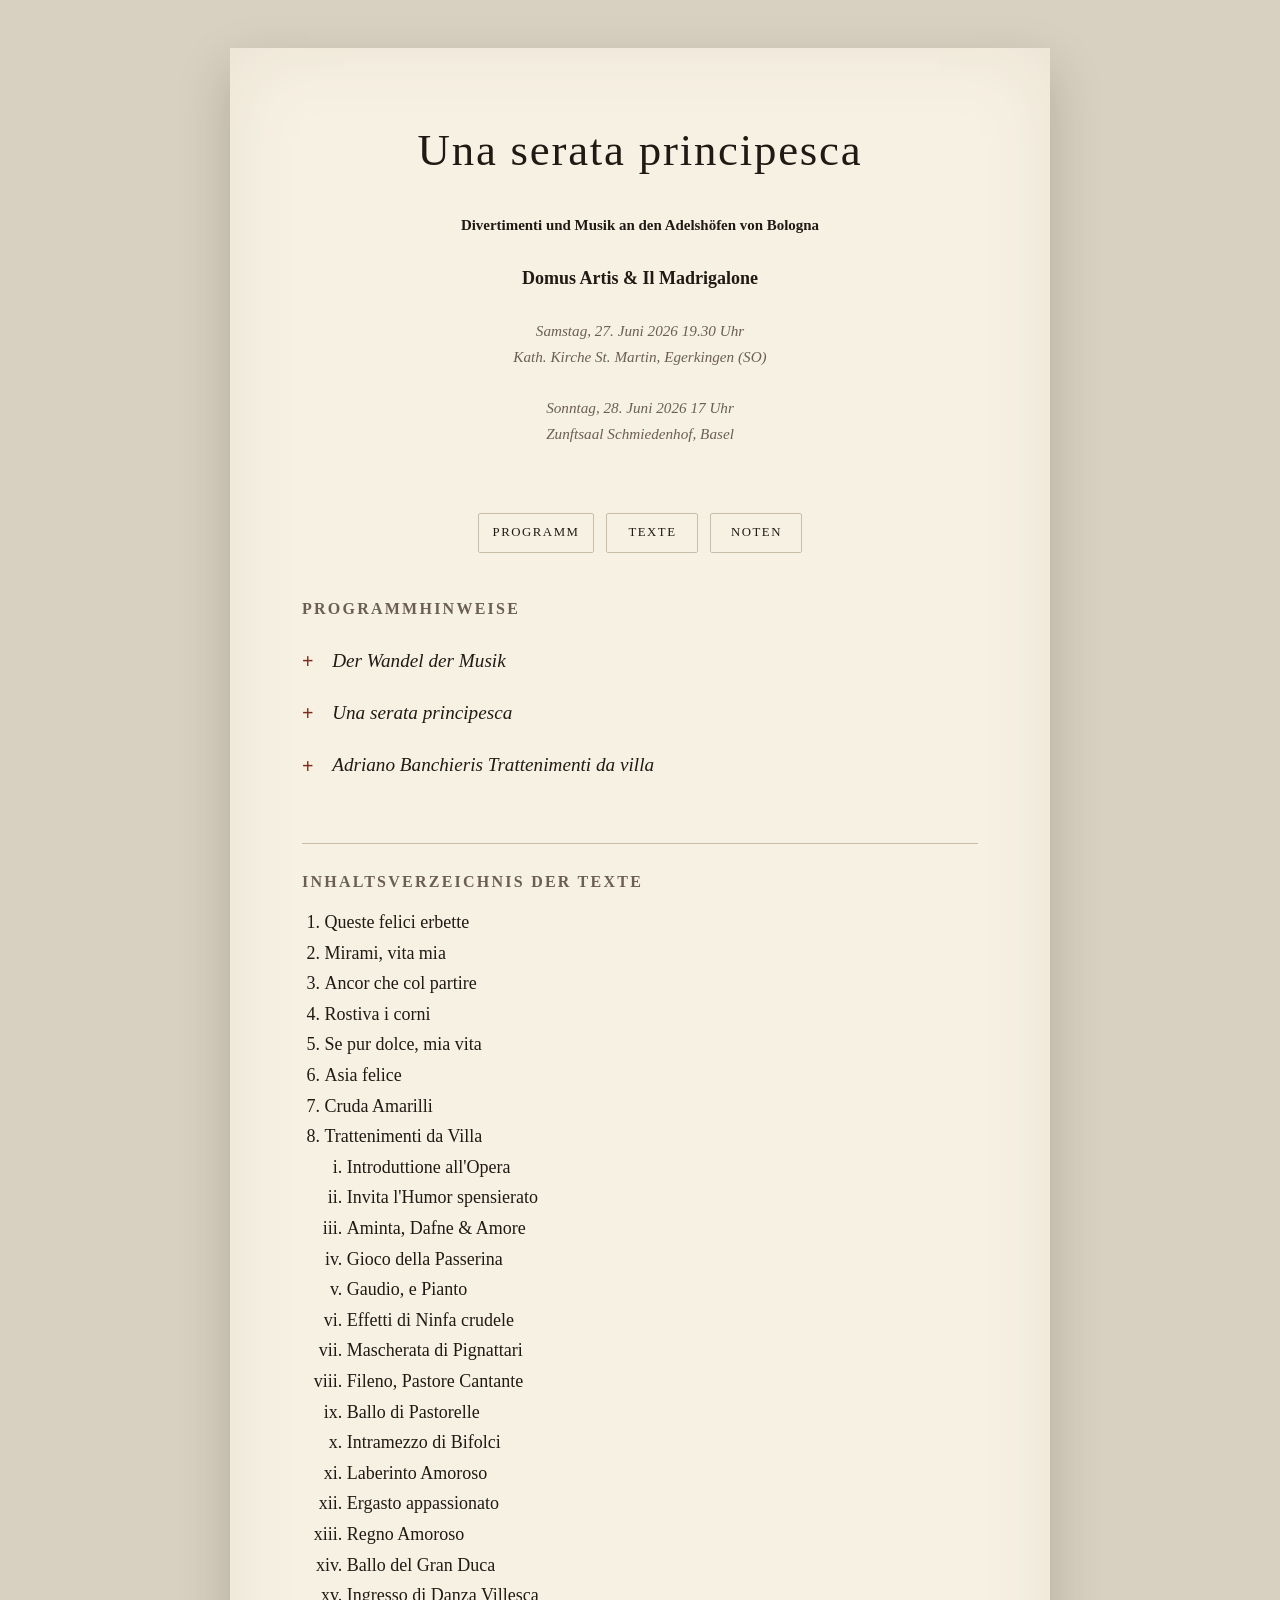
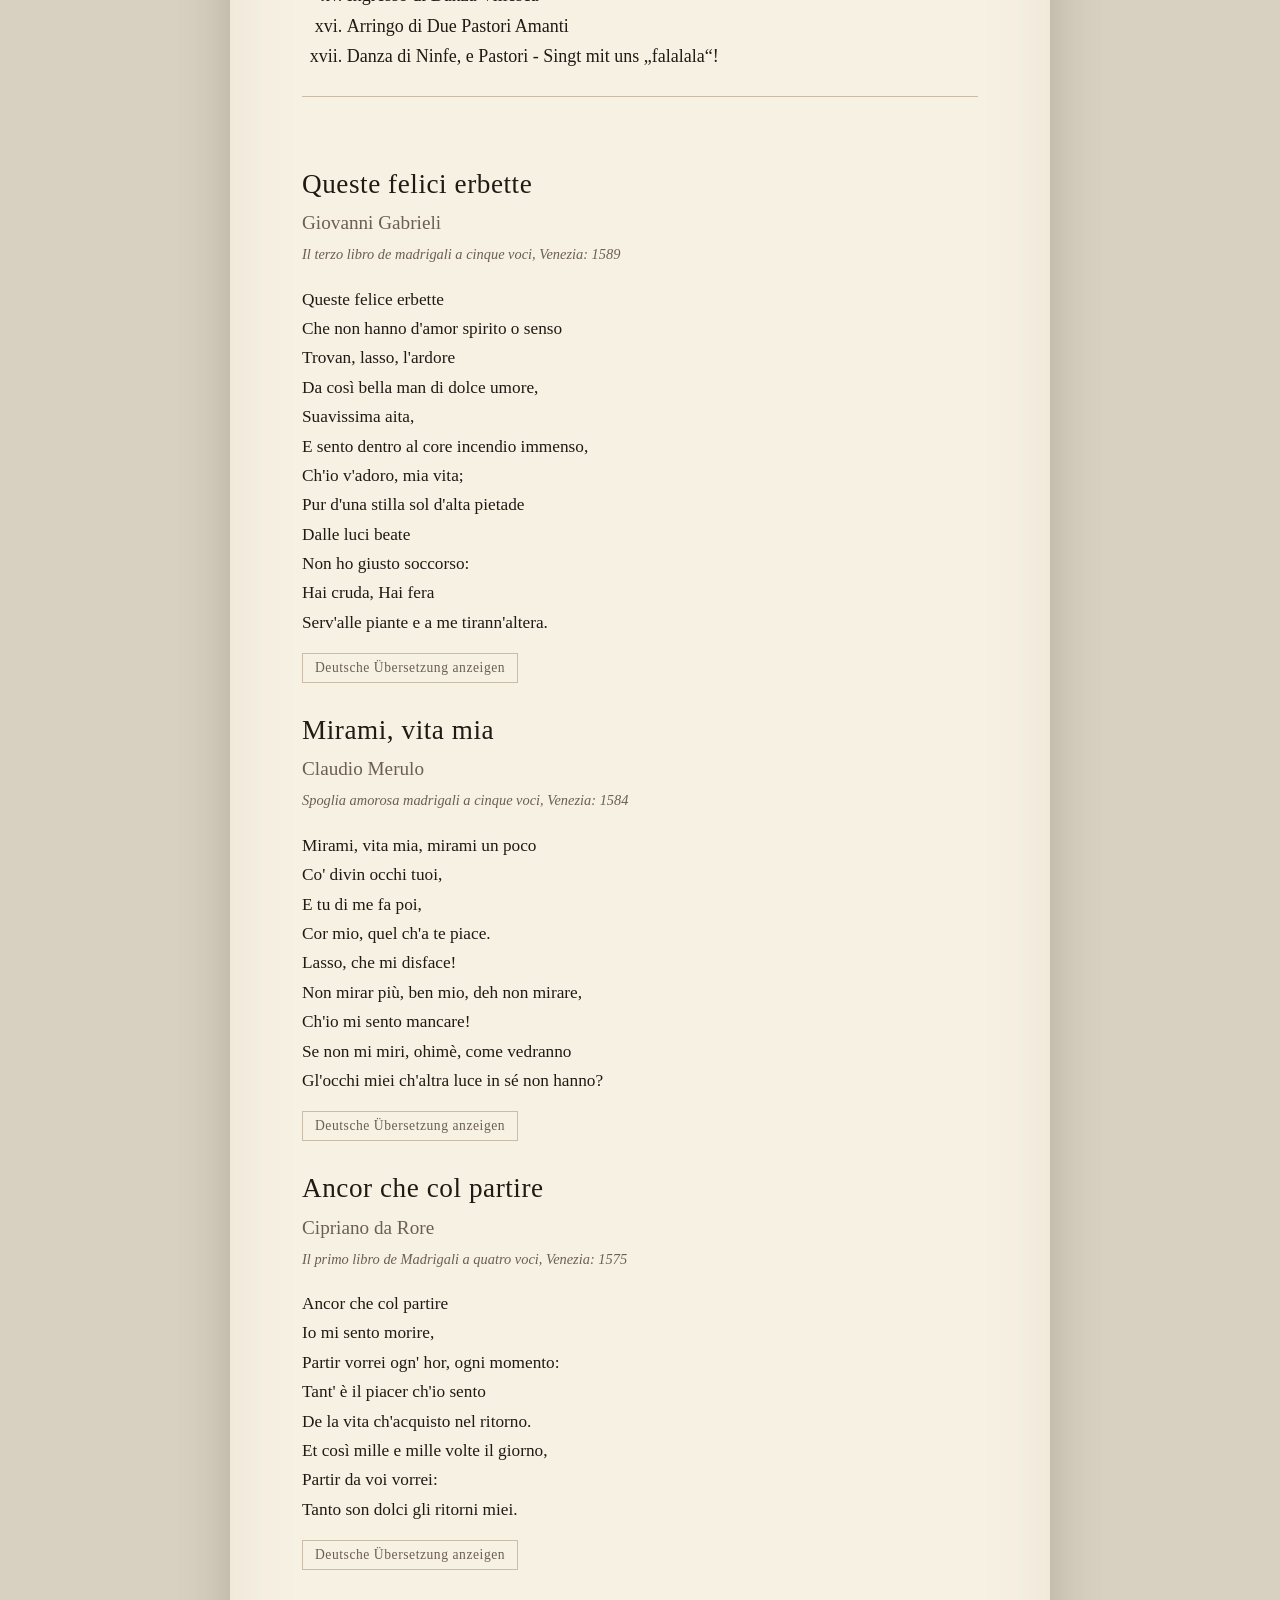
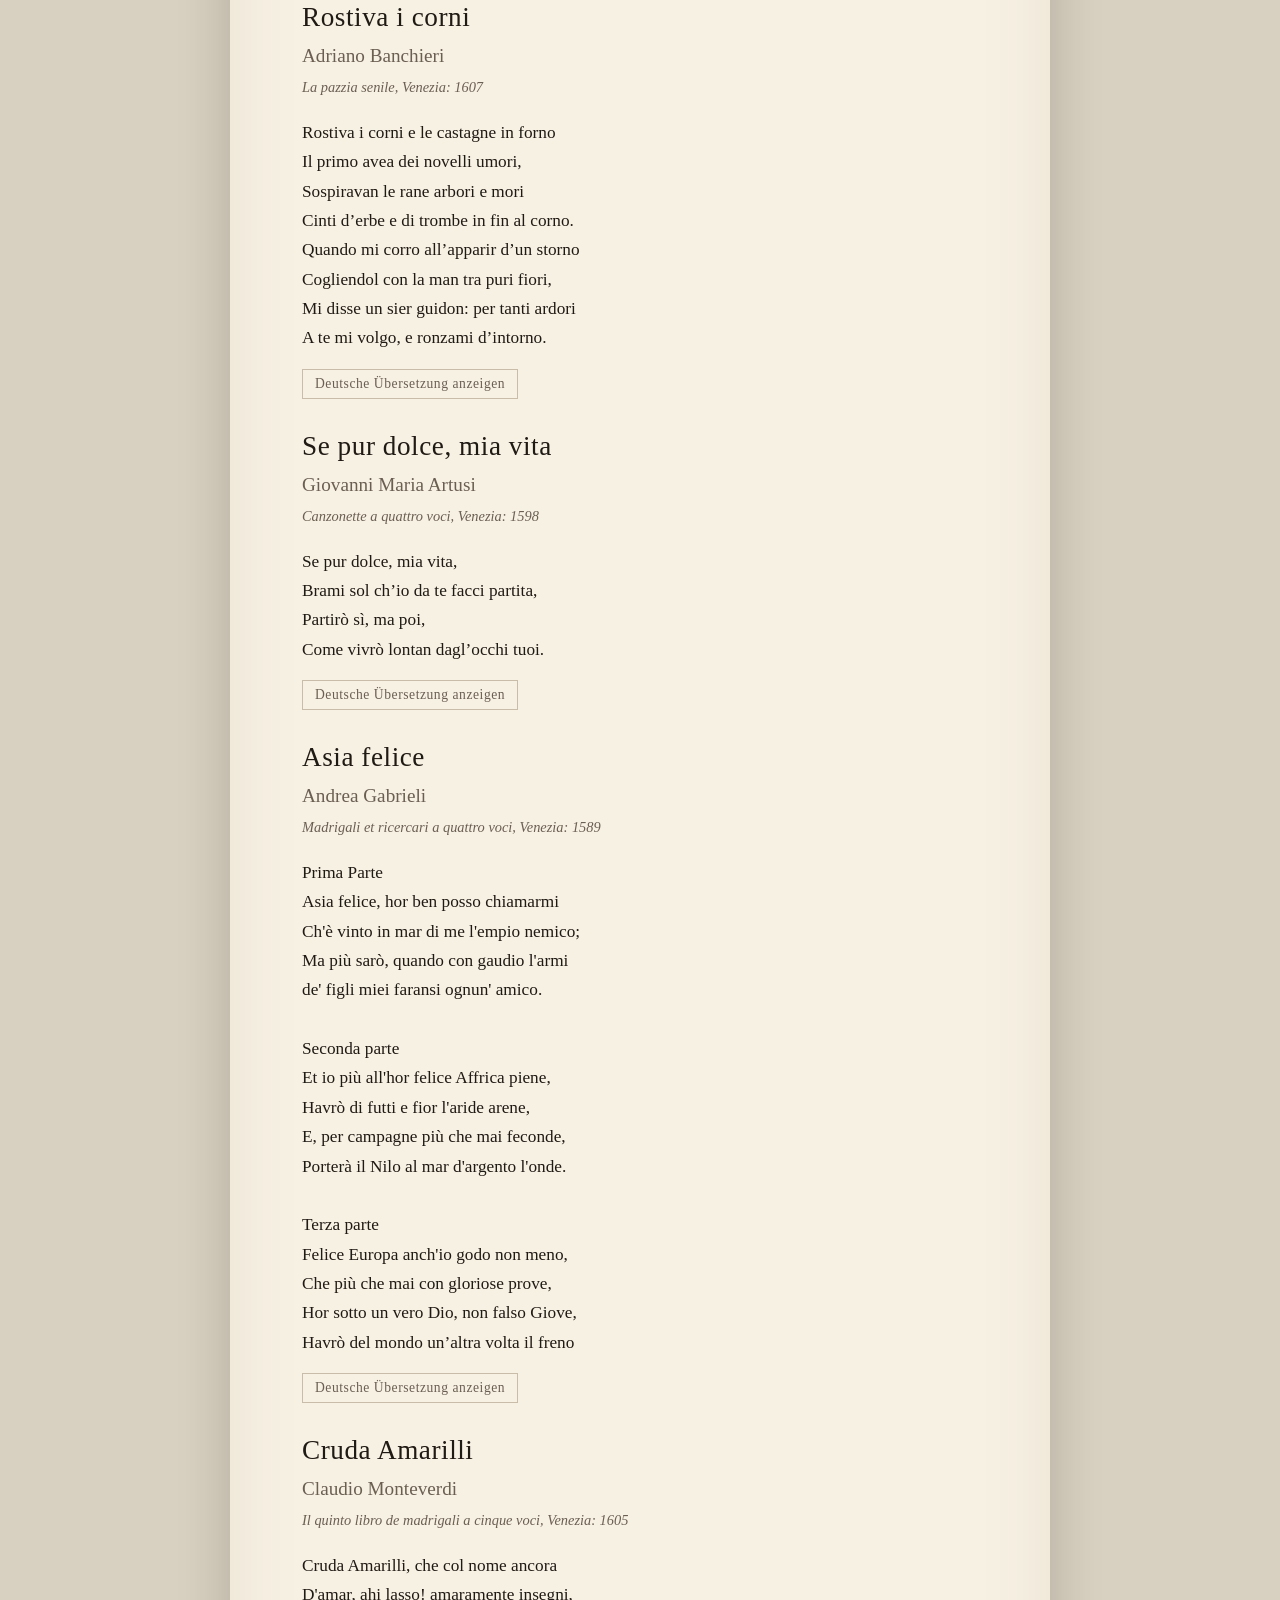
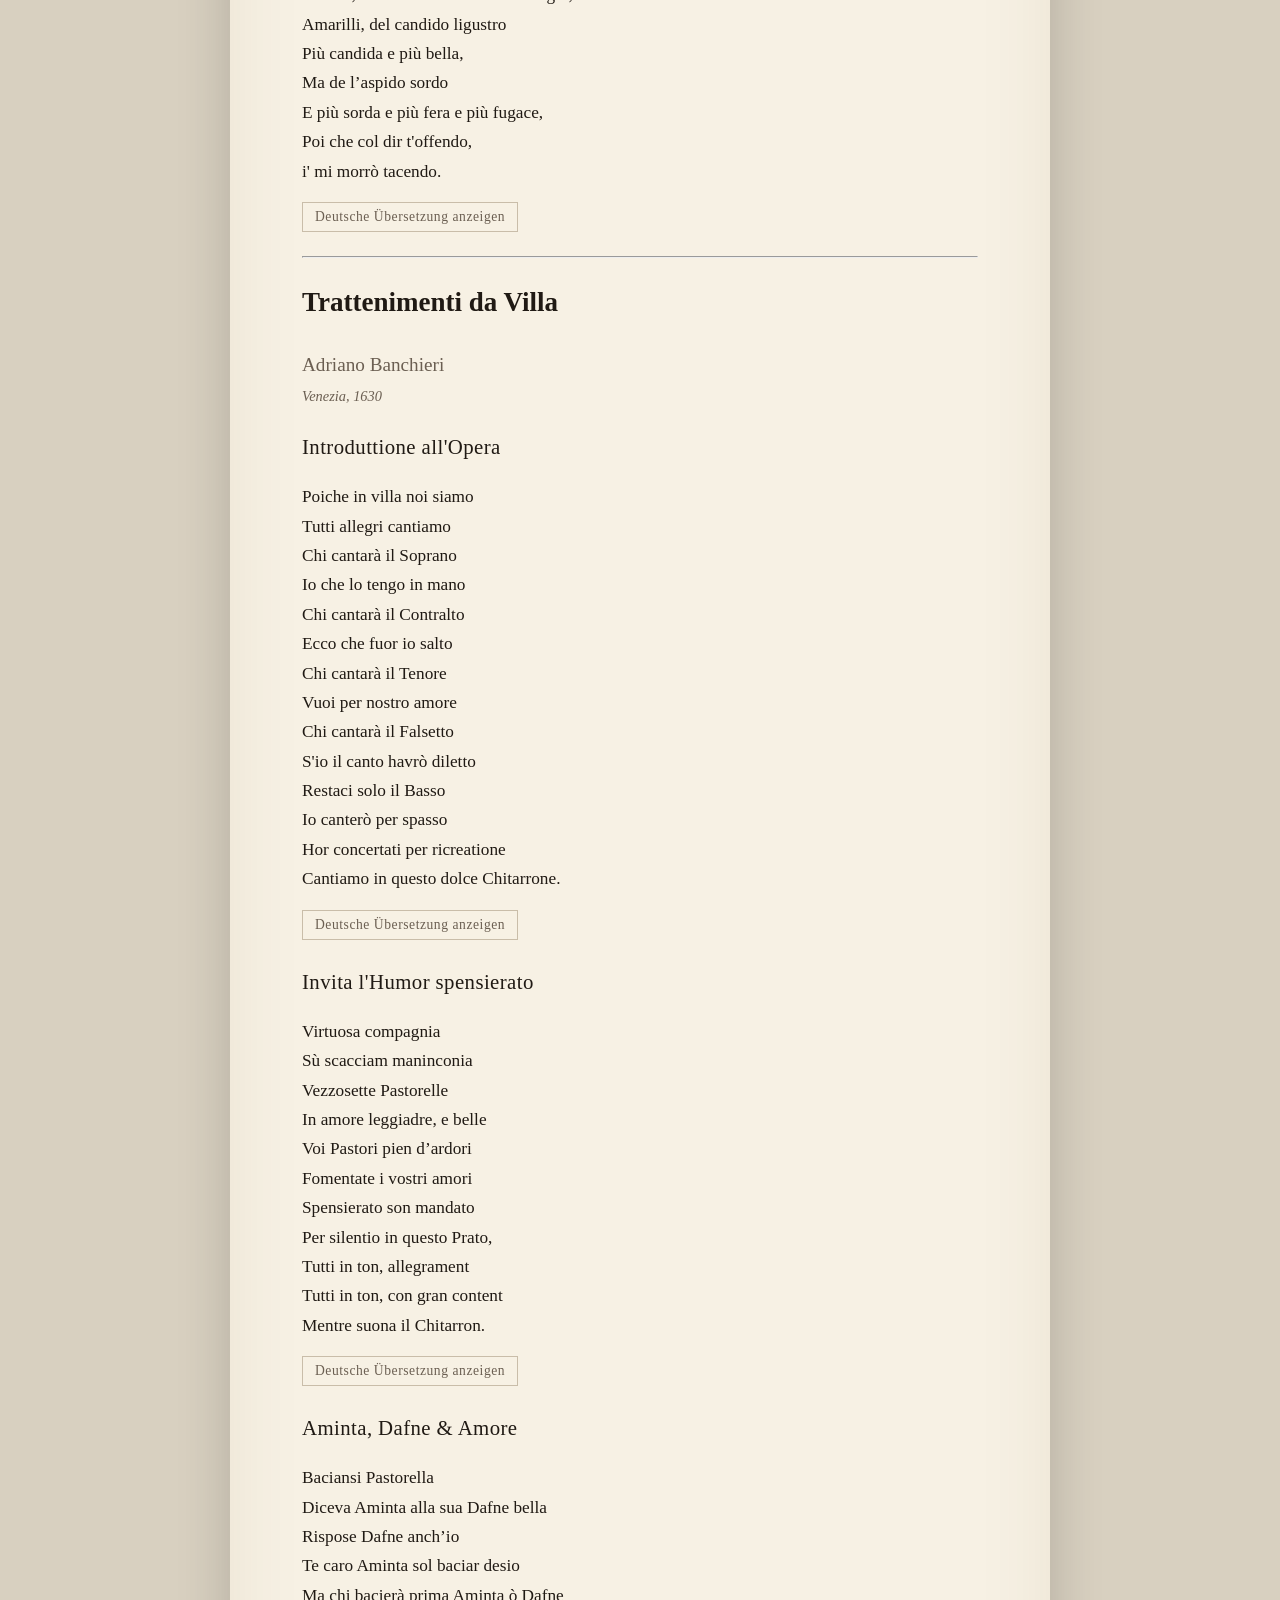
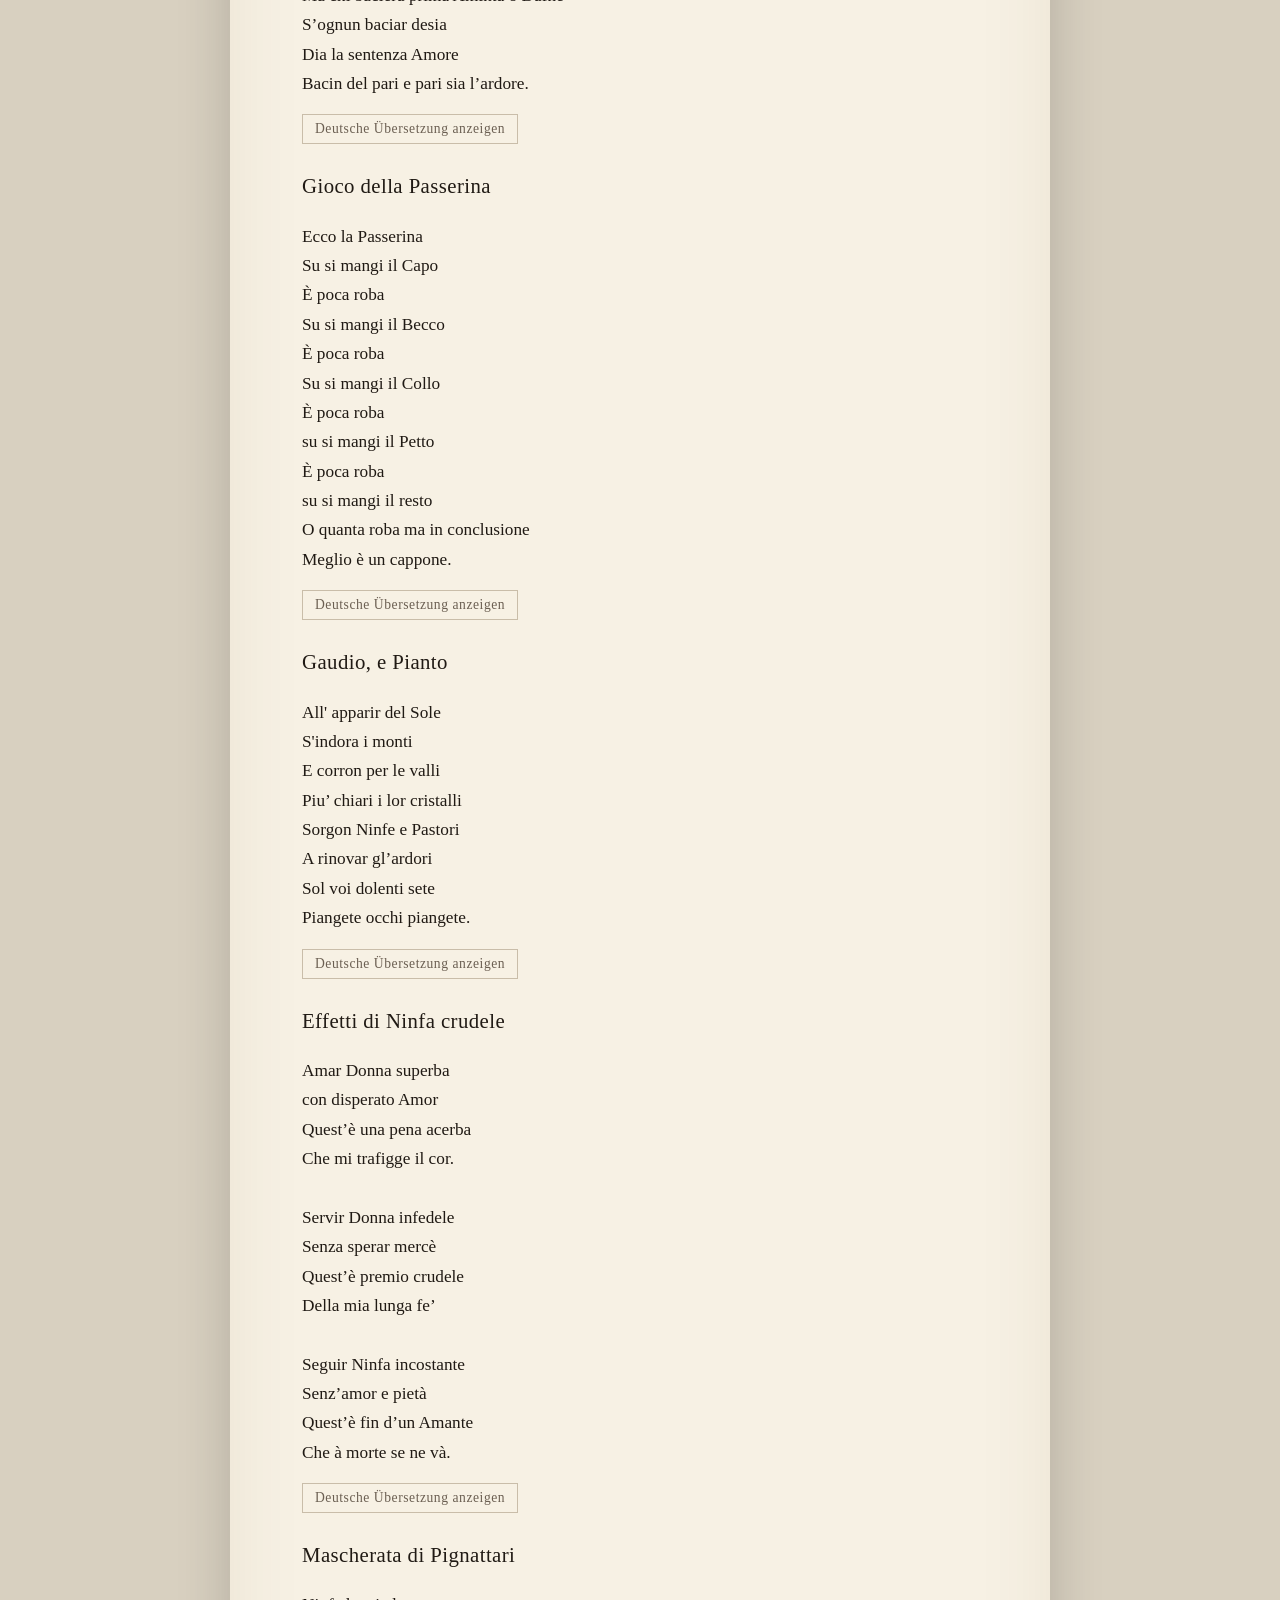
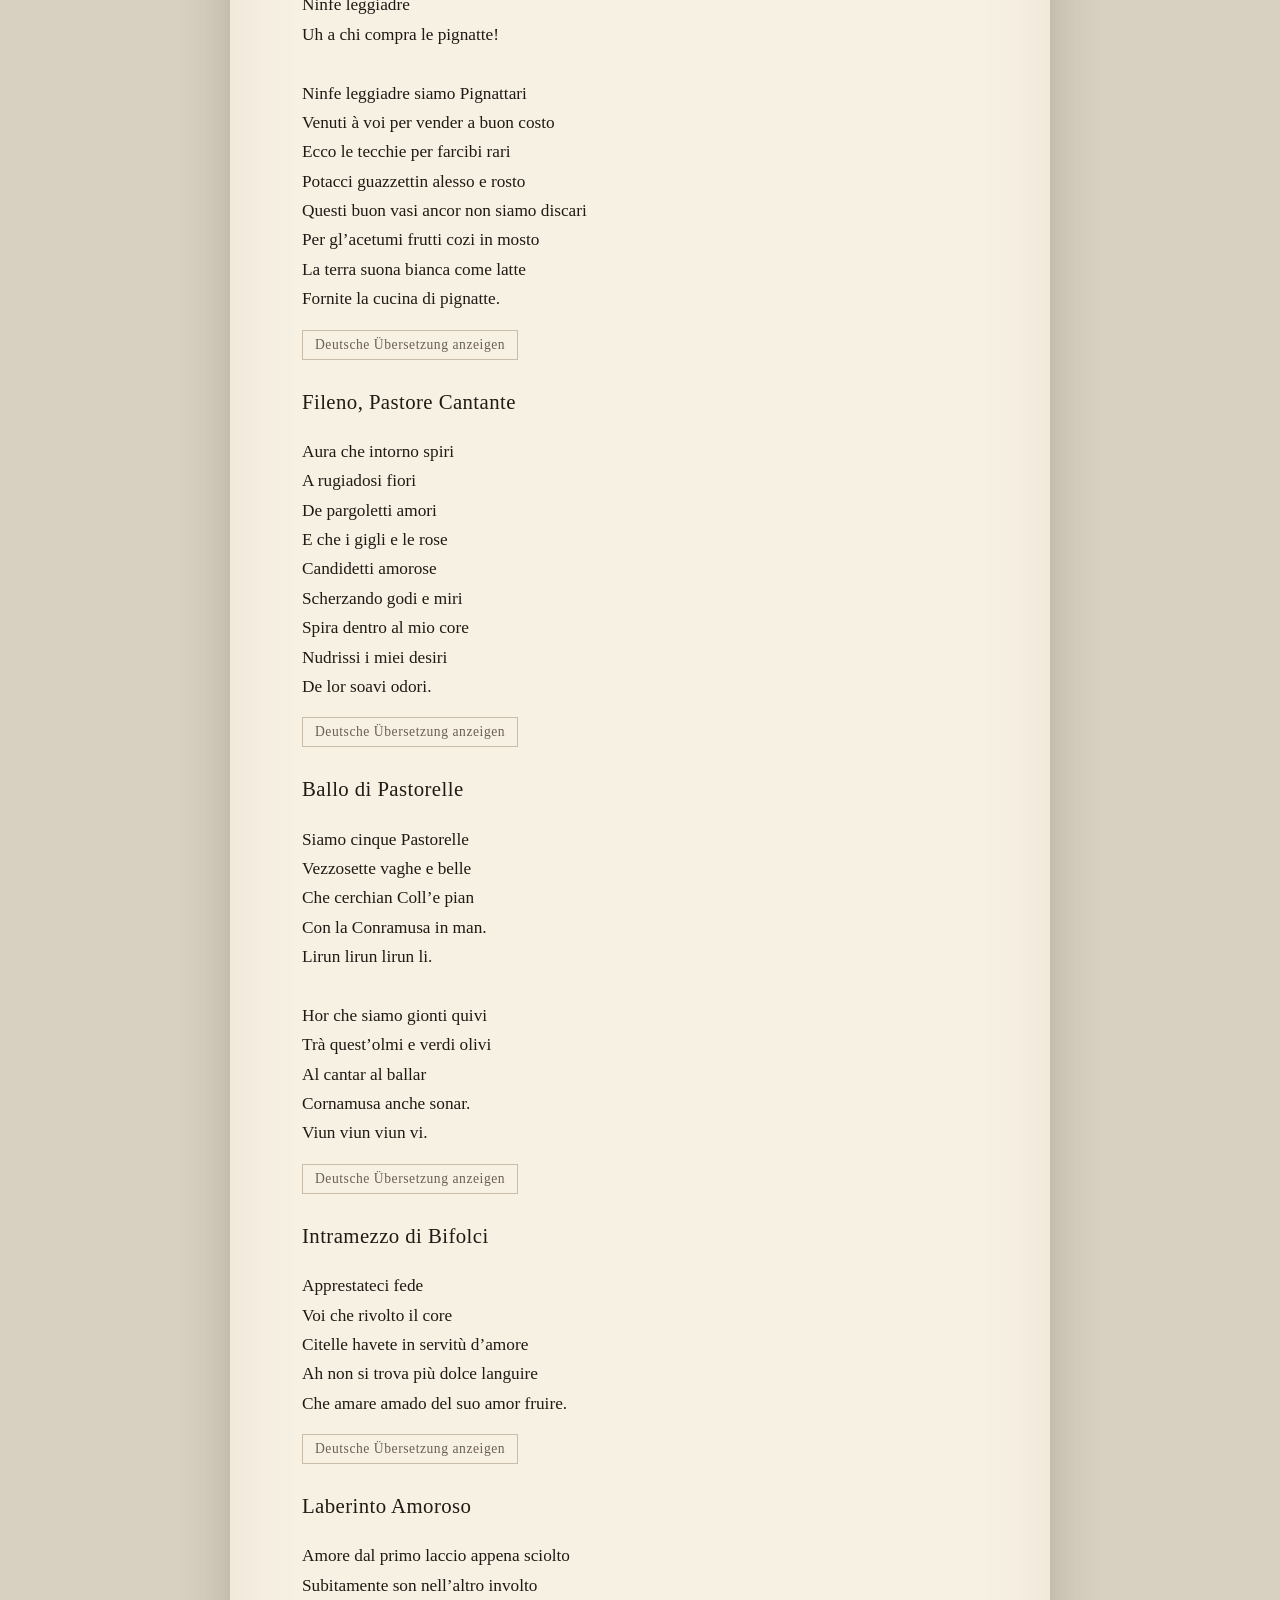
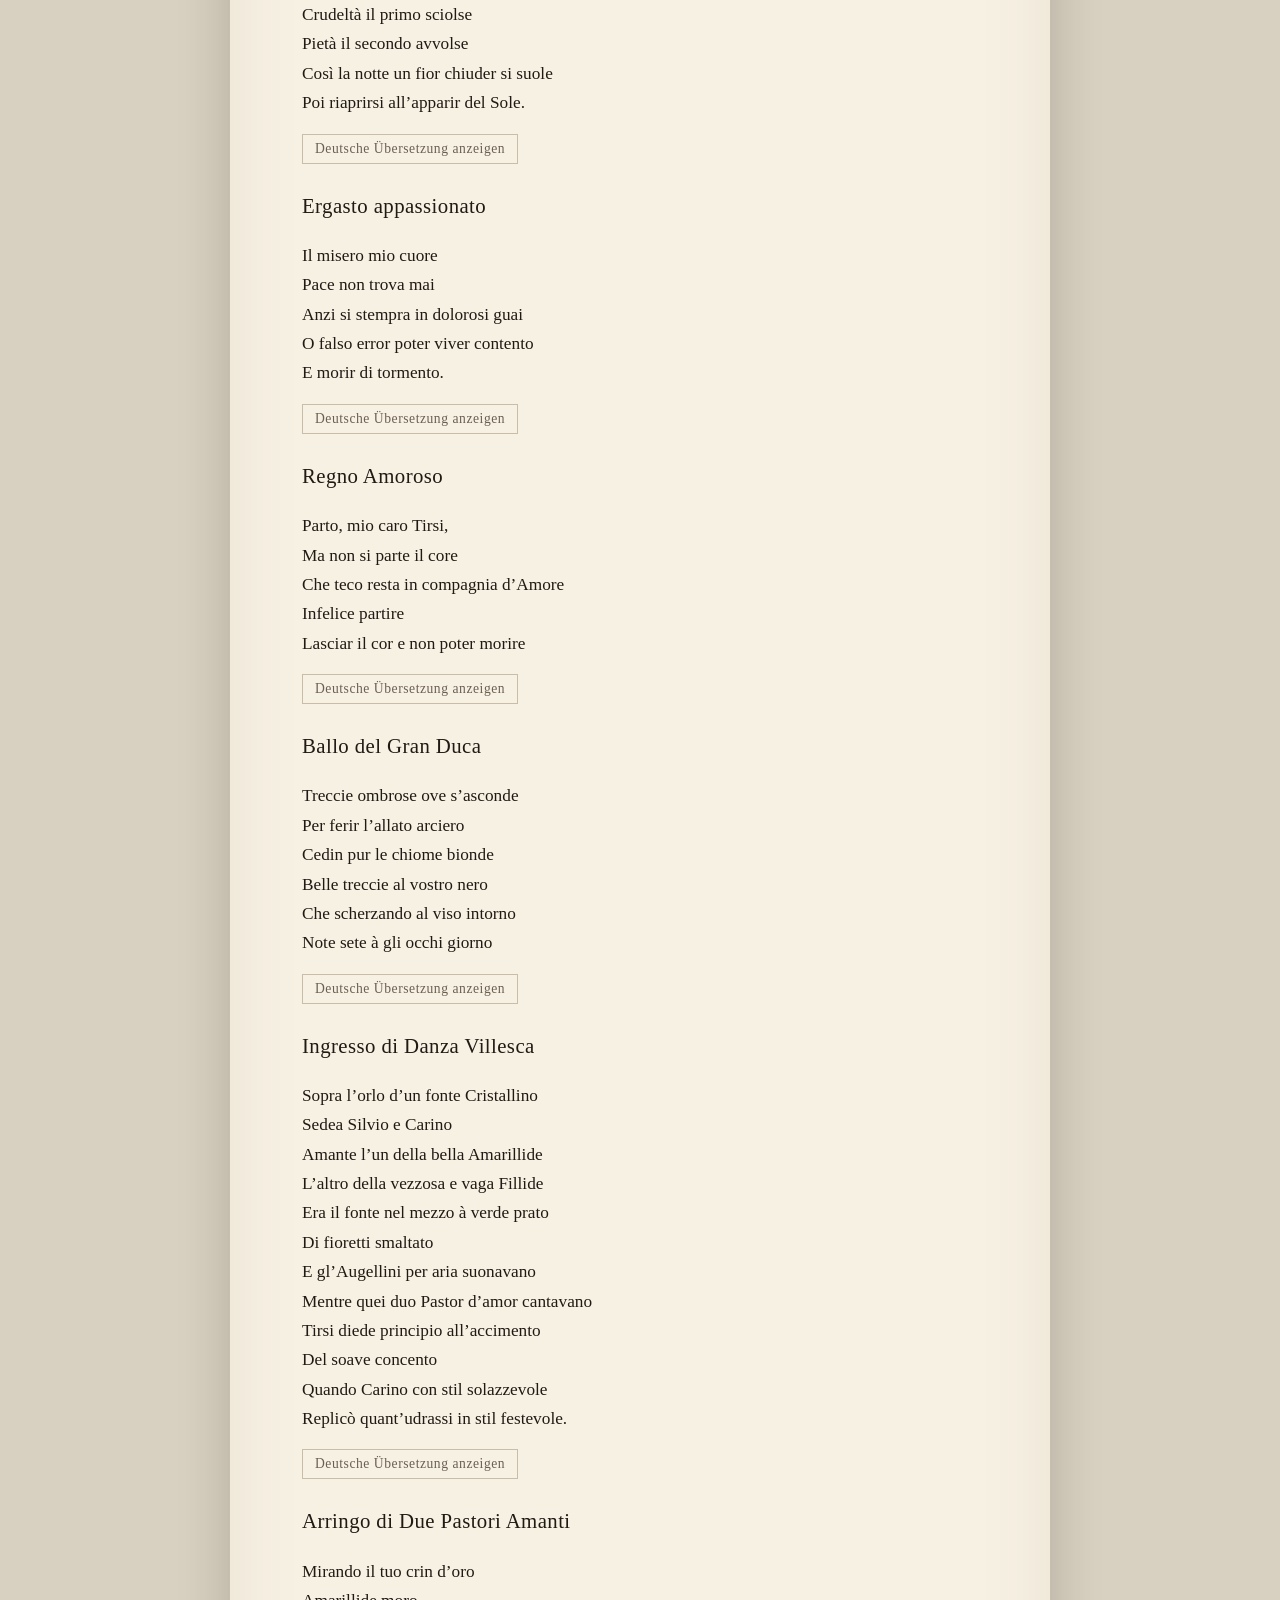
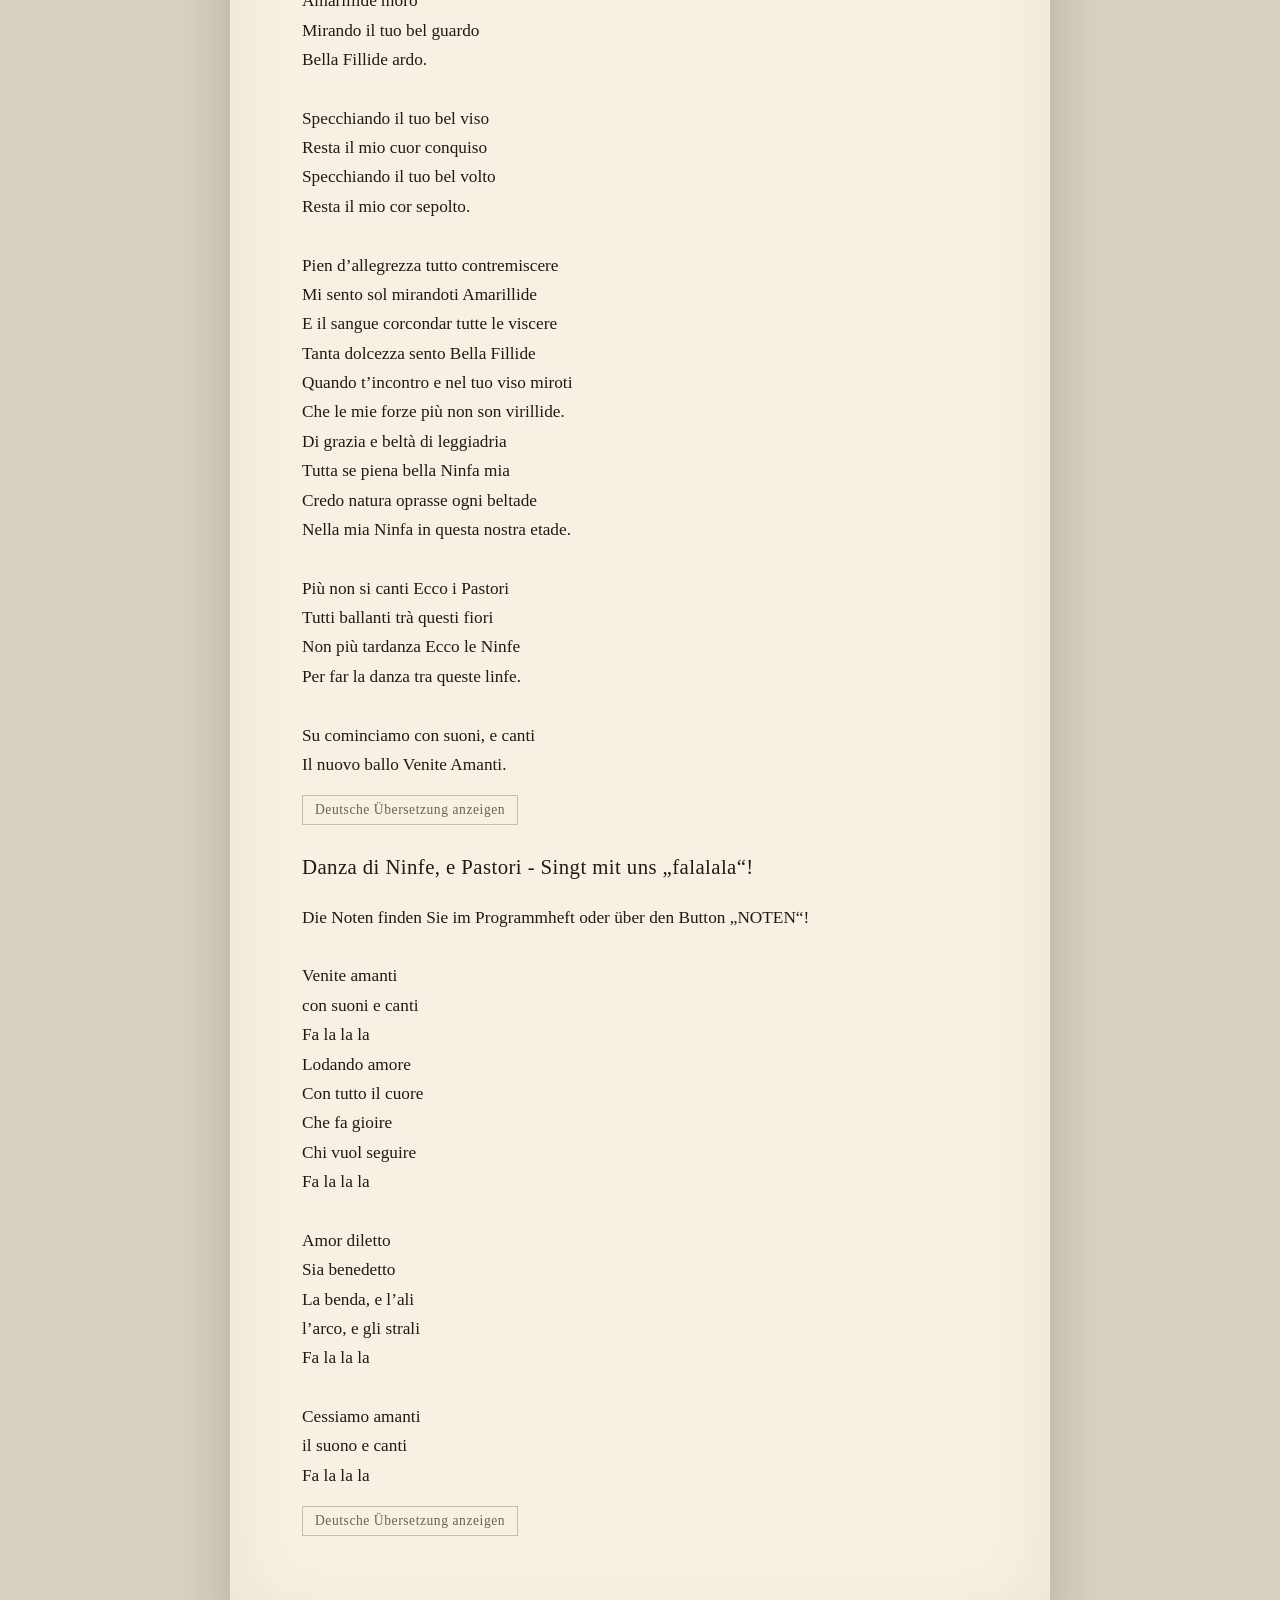
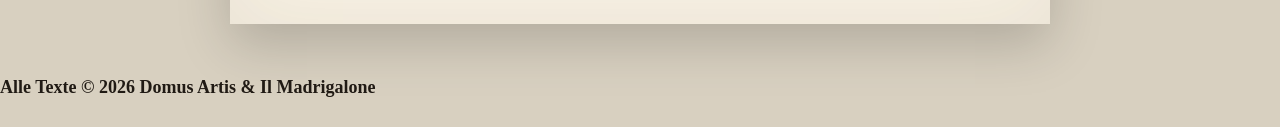
==== commit f6d1af69: "noten button" ====
--- a/index.html
+++ b/index.html
@@ -1236,7 +1236,7 @@
 
       <div class="text original">
         <p>
-Die Noten finden Sie im Programmheft!<br />
+Die Noten finden Sie im Programmheft oder über den Button „NOTEN“!<br />
 <br />
 Venite amanti<br />
 con suoni e canti<br />
